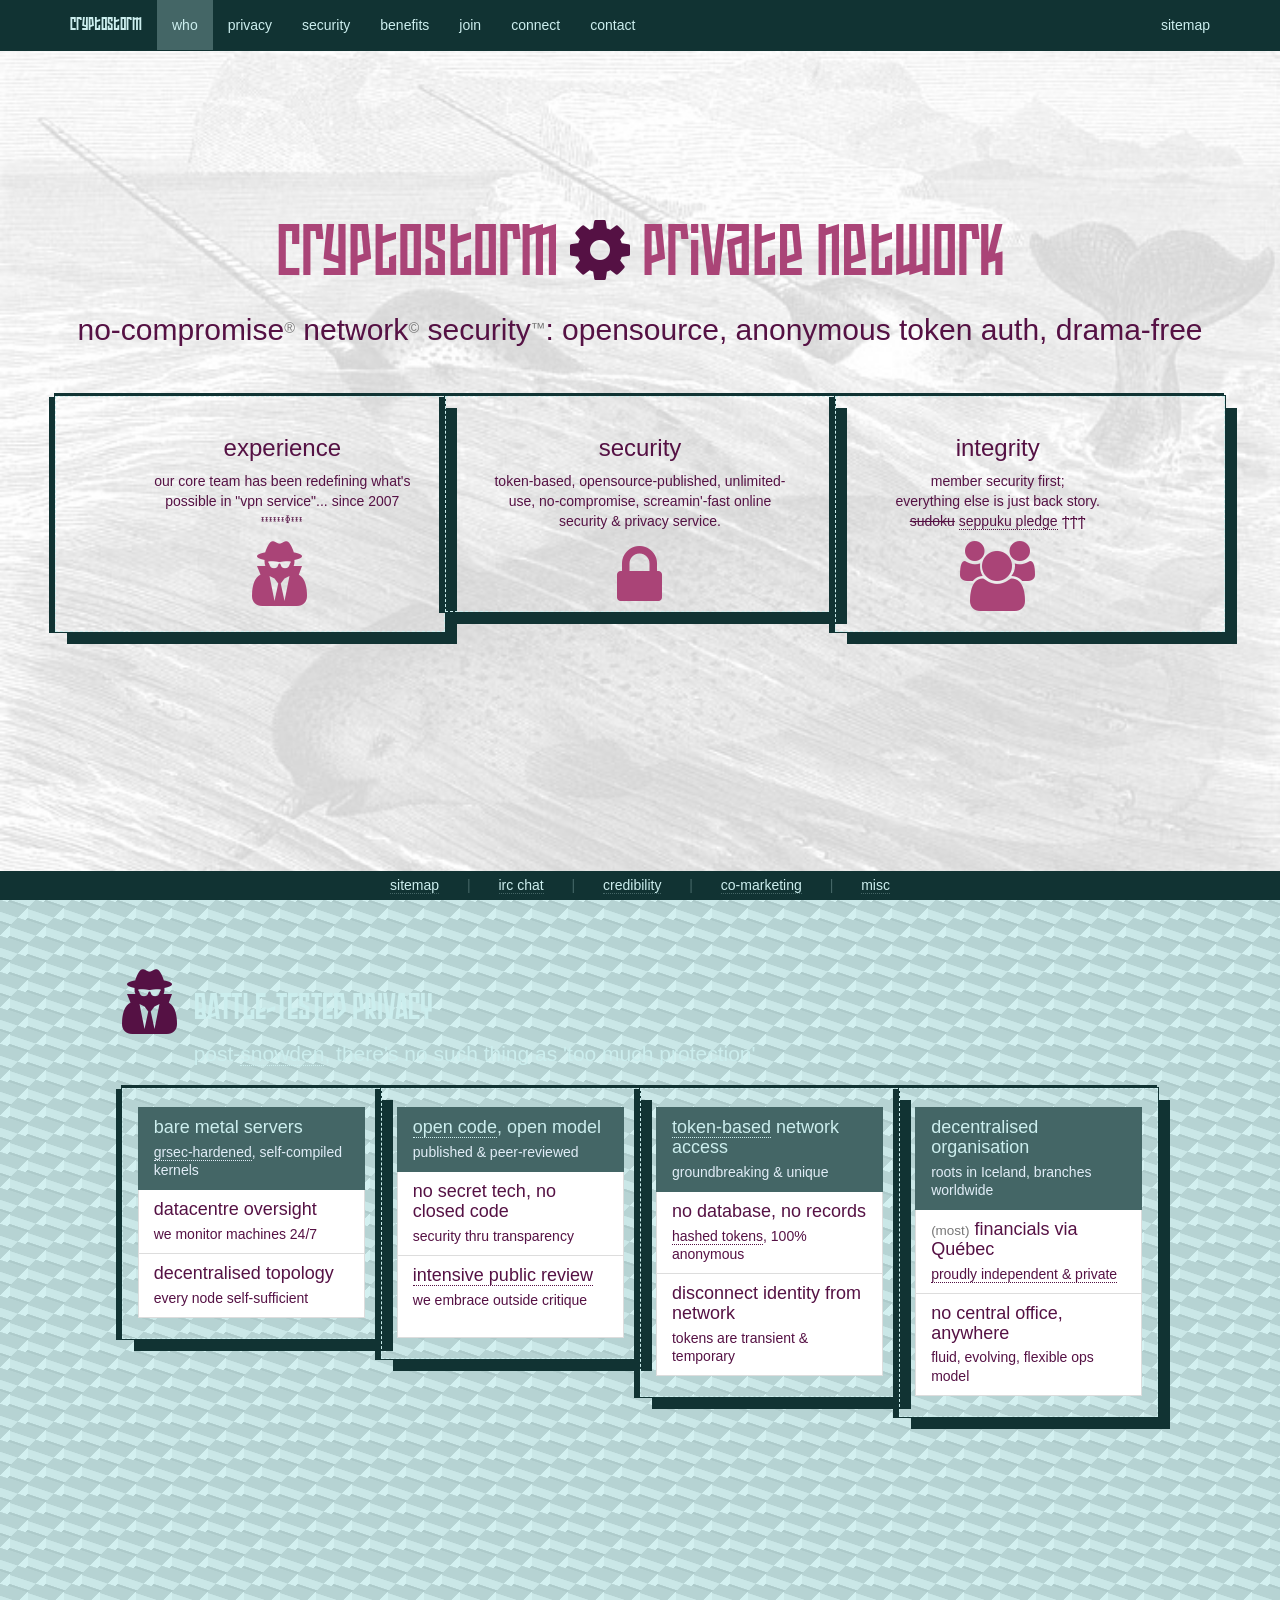
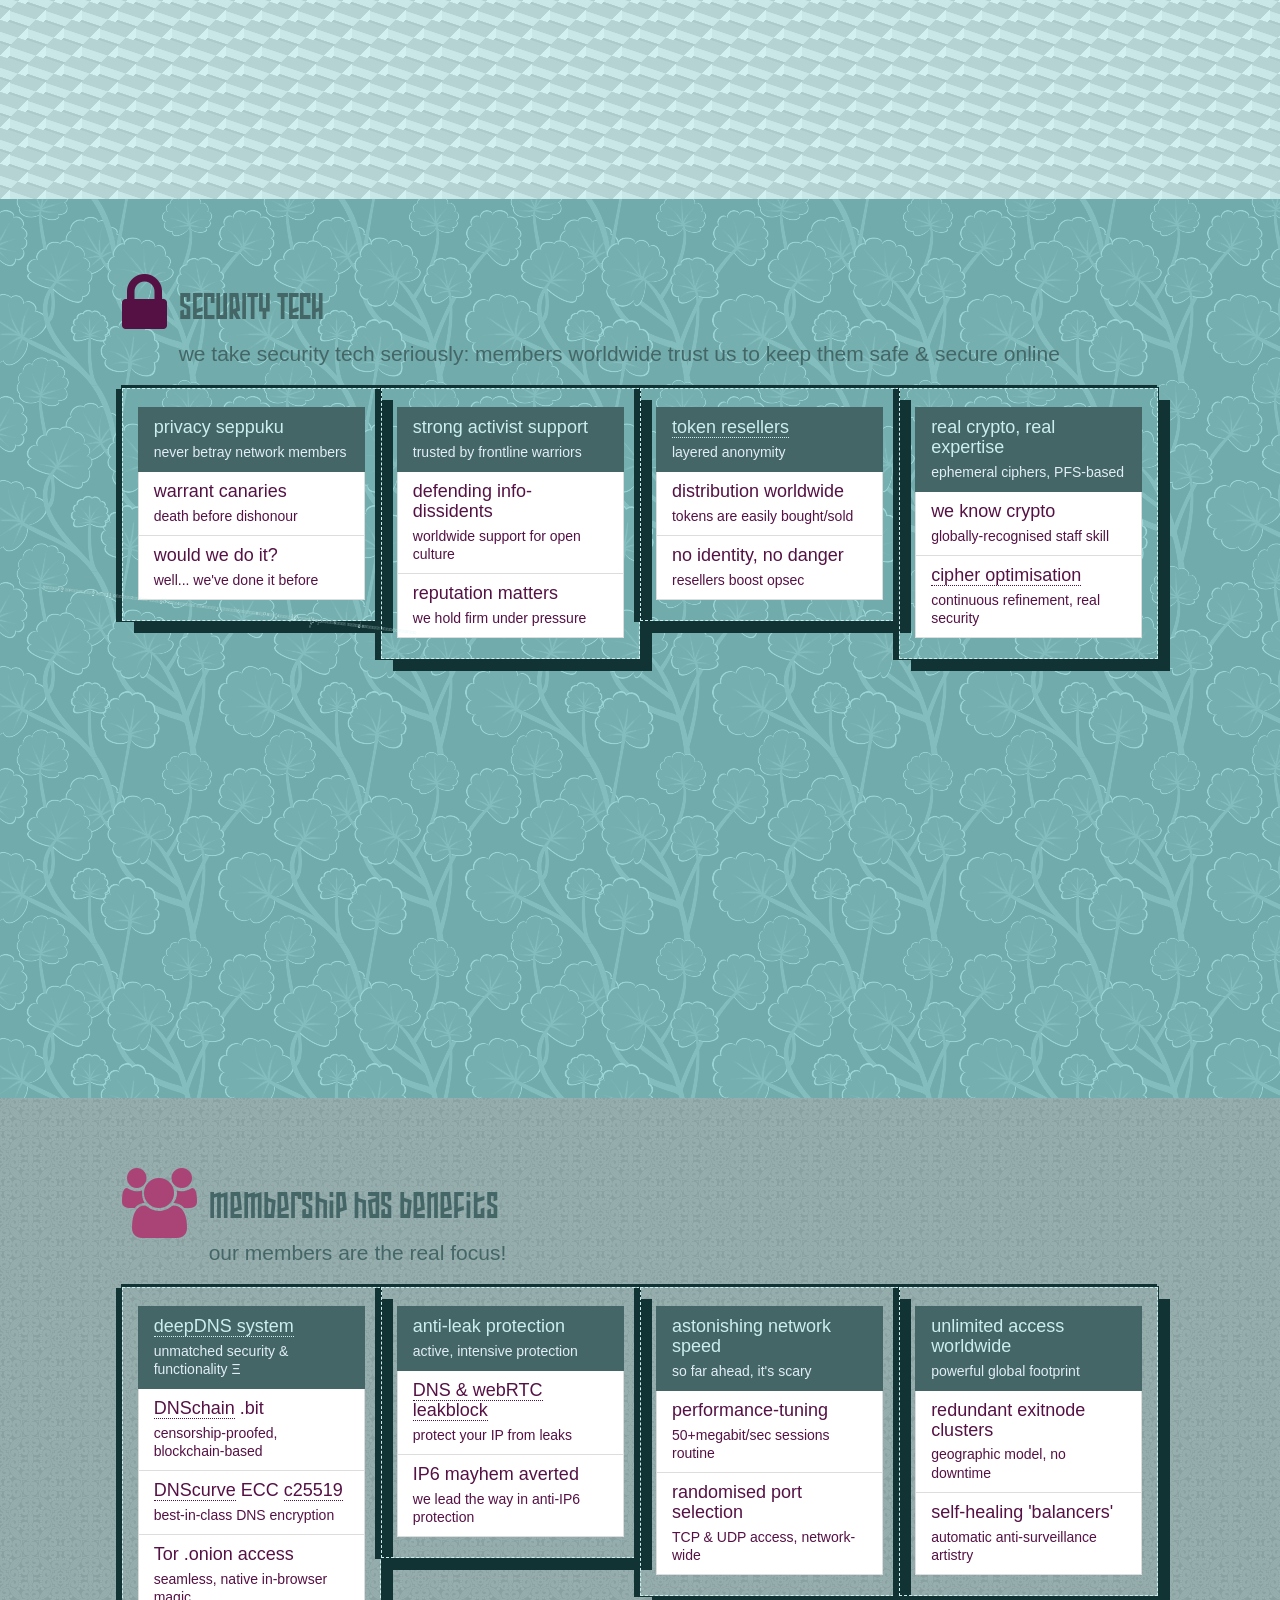
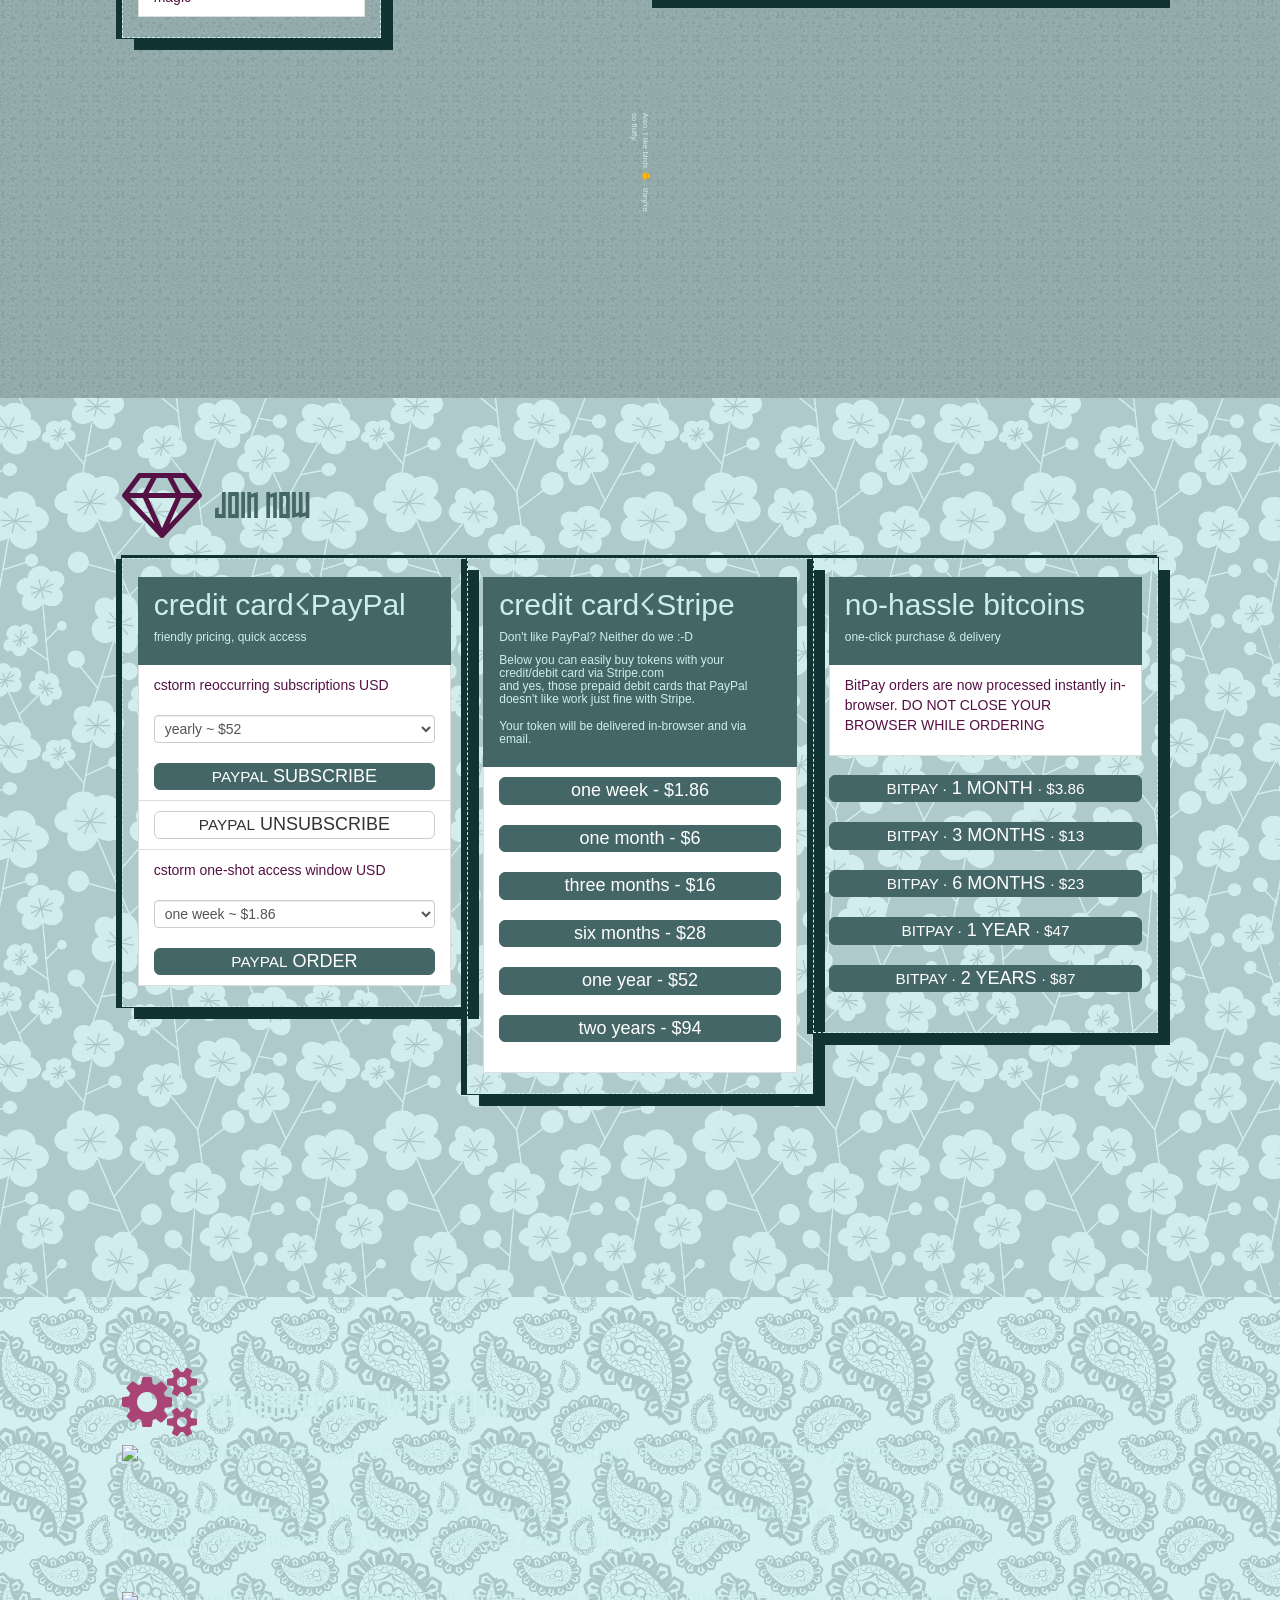
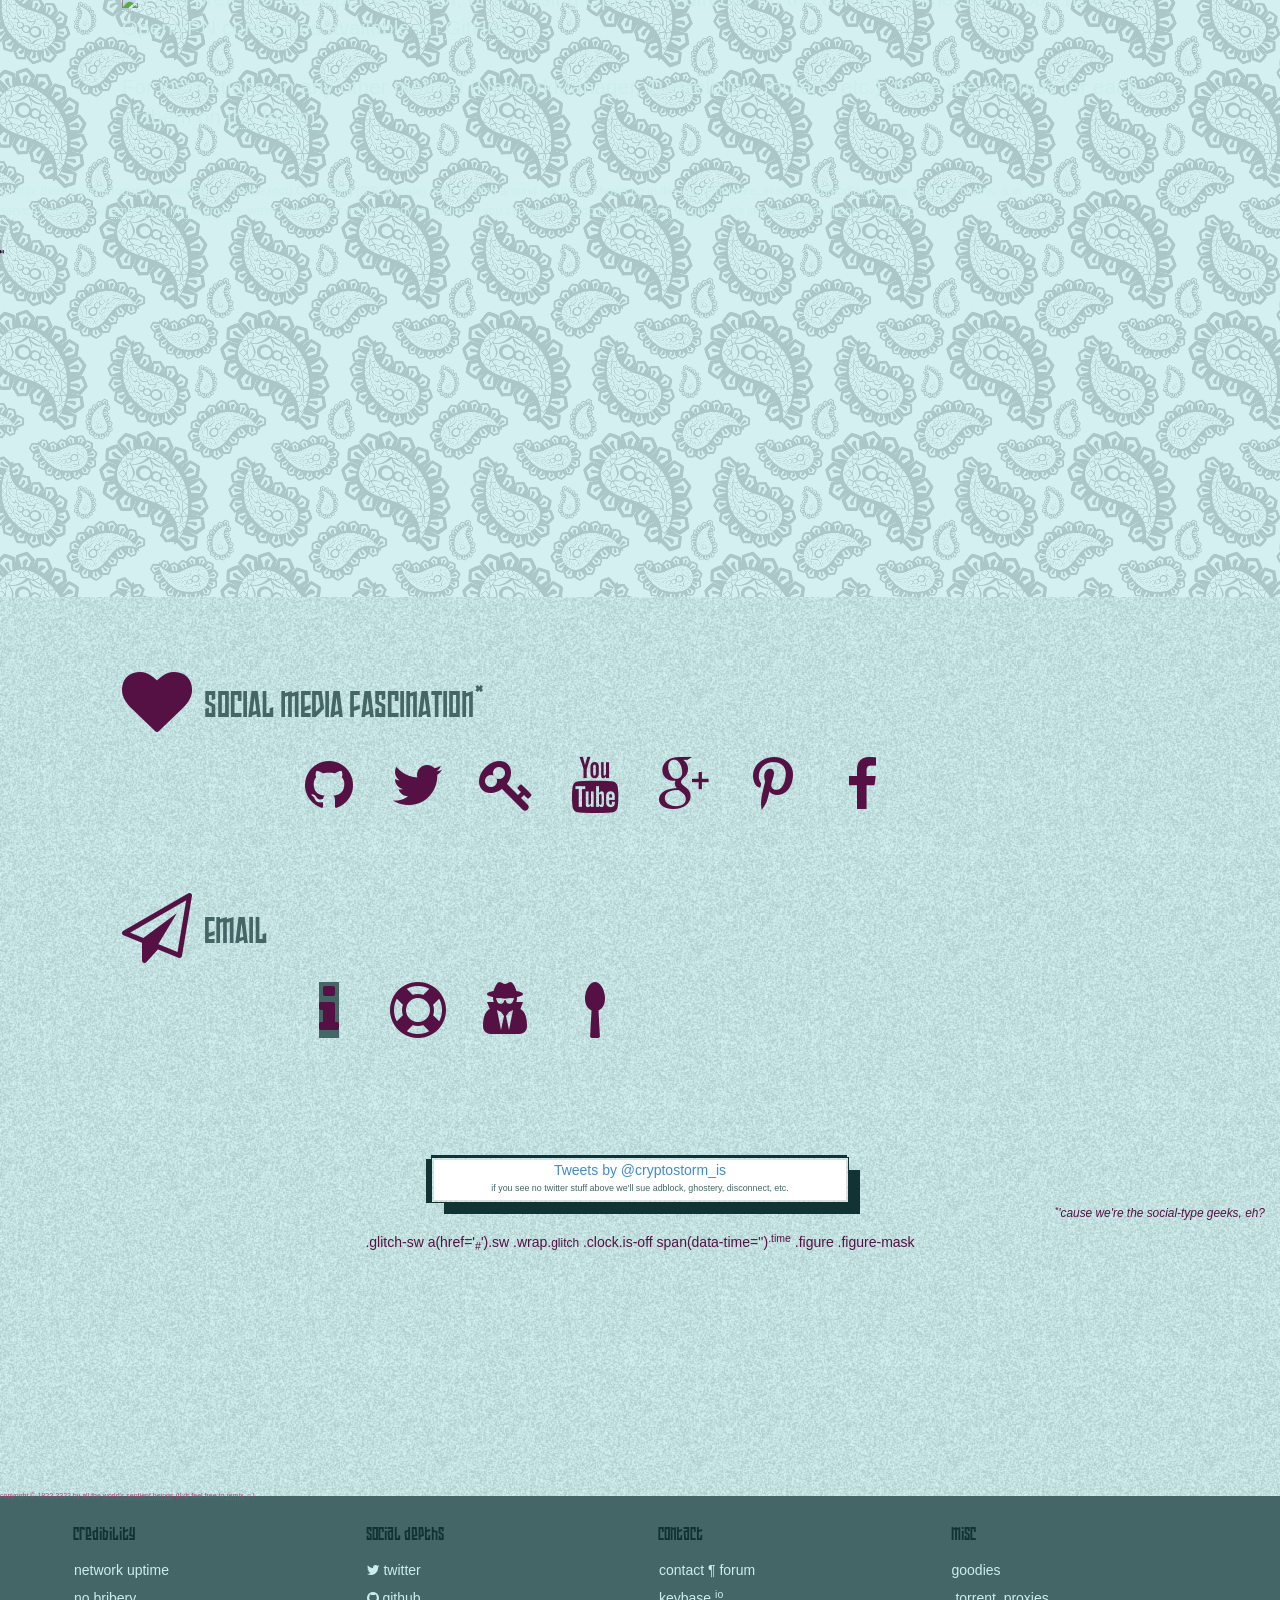
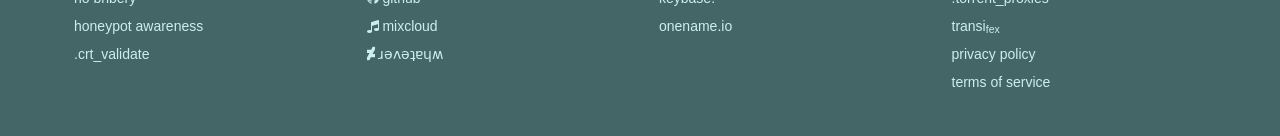
==== index.html @ fe13e8b9 "Add /test's check if on CS code to main page" ====
<!DOCTYPE html>
        <html lang="en" />
                        <head>
                                        <meta http-equiv="content-type" content="text/html; charset=UTF-8" />
                                        <meta charset="utf-8" />
                                        <title>cryptostorm</title>
                                        <meta name="viewport" content="width=device-width, initial-scale=1.0" />
                                        <meta name="keywords" content="...once upon a time, in a galaxy far far away... we told google to go fuck themselves. Because we're craaaazy like that! Then we realised how stupid that was, and we cleaned up our meta tags. Well, we have not come to that time just yet. Still far, far away..." />
                                        <meta name="description" content="cryptostorm private network" />
                                        <meta name="author" content="dfkt made it magic + cryptostorm delivered it to your browser + dorkBot broke stuff" />
                                        <meta name="twitter:card" content="summary" />
                                        <meta name="twitter:site" content="@cryptostorm_is" />
                                        <meta name="twitter:title" content="cstormˣˣ + deepDNS + voodoo.network = battle-tested network security" />
                                        <meta name="twitter:description" content="[em]powered by cryptostorm | we're just some dorks making amazing crypto-tech work in the real world ミ^ω^ミ" />
                                        <meta name="twitter:image" content='<a href="https://cryptostorm.is/assets/img/Logo.png" target="_blank" rel="nofollow">https://cryptostorm.is/assets/img/Logo.png</a>' />
                                        <meta name="twitter:url" content='<a href="https://cryptostorm.is/" target="_blank" rel="nofollow">https://cryptostorm.is/</a>' />
                                        <meta name="google-site-verification" content="mslBNox-BF6KrHCaJ_RFEF88W2r3aK5w6CWVKk_9kxU" />
                                        <meta name="alexaVerifyID" content="xKHQ-VYcz6hjbvQg-W-O1lBSVvk"/>
                                        <link rel="shortcut icon" type="image/x-icon" href="assets/favicon.ico" />
                                        <!--[if lt IE 9]>
                                        <script src="//html5shim.googlecode.com/svn/trunk/html5.js"></script>
                                        <![endif]-->
                                        <link href="css/bootstrap.min.css" rel="stylesheet" /> <!-- v3.2.0 -->
                                        <link href="css/font-awesome.min.css" rel="stylesheet" /> <!-- v4.3.0. -->
                                        <link href="css/styles.css" rel="stylesheet">
                                        <script src="https://ajax.googleapis.com/ajax/libs/jquery/1.9.1/jquery.js"></script>
                                        <script type="text/javascript">
                                                        //<![CDATA[
                                                        function calcSHA()
                                                        {
                                                                        calcHash("SHA-512");
                                                        }
                                                        function calcHash(variant)
                                                        {
                                                                        var tmp = document.getElementById("ascii-comp");
                                                                        var shaObj = new jsSHA(document.getElementById("ascii-input").value, "ASCII");
                                                                        document.getElementById("ascii-result").value = shaObj.getHash(variant, "HEX");
                                                                        document.getElementById("ascii-result").select();
         }
                                                        //]]>
                                        </script>
                        </head>
                        <body>
                                        <!--NAVIGATION-->
                                        <nav class="navbar navbar-trans navbar-fixed-top" role="navigation">
                                                        <div class="container">
                                                                        <div class="navbar-header">
                                                                               <button type="button" class="navbar-toggle" data-toggle="collapse" data-target="#navbar-collapsible">
                                                                               <span class="sr-only">Toggle navigation</span>
                                                                               <span class="icon-bar"></span>
                                                                               <span class="icon-bar"></span>
                                                                               <span class="icon-bar"></span>
                                                                               </button>
                                                                               <a class="navbar-brand" href="#">cryptostorm</a>
                                                                        </div>
                                                                        <div class="navbar-collapse collapse" id="navbar-collapsible">
                                                                               <ul class="nav navbar-nav navbar-left">
                                                                               <li><a href="#section1">who</a></li>
                                                                               <li><a href="#section2">privacy</a></li>
                                                                               <li><a href="#section3">security</a></li>
                                                                               <li><a href="#section4">benefits</a></li>
                                                                               <li><a href="#section5">join</a></li>
                                                                               <li><a href="#section6">connect</a></li>
                                                                               <li><a href="#section7">contact</a></li>
                                                                               </ul>
                                                                               <div class="navbar-collapse collapse text-right">
                                                                               <ul class="nav navbar-nav navbar-right">
                                                                               <li><a href="map">sitemap</a></li>
                                                                               </ul>
                                                                               </div>
                                                                        </div>
                                                        </div>
                                        </nav>
                                        <!--SECTION1-->
					<style>
					p.boo {
    					border-style: solid;
    					border-color: red;
					}
					
					p.yay {
    					border-style: solid;
    					border-color: green;
					}
					</style>
                                        <script>
                                                $.get('test-header',null,function(result) {
                                                 $('div.isoncs').html(result);
                                                },'html');
                                        </script>
                                        <section class="container-fluid" id="section1">
							<h2 class="text-center"><small><div class="isoncs"></div></small></h2>                                        	
                                                        <h1 class="text-center v-center">cryptostorm <i class="fa fa-cog fa-spin" style="color:#514;"></i> private network</h1>
                                                        <h2 class="text-center">no-compromise<small><sup>&reg;</sup></small> network<small><sup>&copy;</sup></small> security<small><sup>&trade;</sup></small>: opensource, anonymous token auth, drama-free</h2>
                                                        <br/><br/>
                                                        <div class="container">
                                                                        <div class="row">
                                                                               <div class="col-sm-4">
                                                                               <div class="row">
                                                                               <div class="col-sm-10 col-sm-offset-2 text-center">
                                                                               <h3>experience</h3>
                                                                               <p>our core team has been redefining what's possible in "vpn service"... since 2007<br/>ᶧᶧᶧᶧᶧᶧᶲᶧᶧᶧ</p>
                                                                               <i class="fa fa-user-secret fa-5x"></i><br/><br/>
                                                                               </div>
                                                                               </div>
                                                                               </div>
                                                                               <div class="col-sm-4 text-center">
                                                                               <div class="row">
                                                                               <div class="col-sm-10 col-sm-offset-1 text-center">
                                                                               <h3>security</h3>
                                                                               <p>token-based, opensource-published, unlimited-use, no-compromise, screamin'-fast online security & privacy service.</p>
                                                                               <i class="fa fa-lock fa-5x"></i>
                                                                               </div>
                                                                               </div>
                                                                               </div>
                                                                               <div class="col-sm-4 text-center">
                                                                               <div class="row">
                                                                               <div class="col-sm-10 text-center">
                                                                               <h3>integrity</h3>
                                                                               <p>member security first;<br/>everything else is just back story.<br/><s>sudoku</s> <a href="https://cryptostorm.org/viewforum.php?f=63" target="_blank">seppuku pledge</a> ϯϯϯ</p>
                                                                               <i class="fa fa-users fa-5x"></i><br/><br/>
                                                                               </div>
                                                                               </div>
                                                                               </div>
                                                                        </div>
                                                        </div>
                                        </section>
                                        <!--SECTION2-->
                                        <div id="pulse2">
                                                        <section class="container-fluid" id="section2">
                                                                        <div class="row">
                                                                               <div class="col-sm-10 col-sm-offset-1 text-left">
                                                                               <i style="float:left;margin-right:12px;" class="fa fa-user-secret fa-5x"></i>
                                                                               <h1>BATTLE-TESTED PRIVACY</h1>
                                                                               <p class="lead">post-<a href="https://cryptostorm.org/viewtopic.php?f=50&t=8467" target="_blank">snowden</a>, there's no such thing as 'too much protection'</p>
                                                                               <div class="col-sm-3">
                                                                               <div class="list-group">
                                                                               <div class="list-group-item active">
                                                                               <h4 class="list-group-item-heading">bare metal servers</h4>
                                                                               <p class="list-group-item-text"><a href="https://cryptostorm.org/viewtopic.php?f=58&t=6377" target="_blank">grsec-hardened</a>, self-compiled kernels</p>
                                                                               </div>
                                                                               <div class="list-group-item">
                                                                               <h4 class="list-group-item-heading">datacentre oversight</h4>
                                                                               <p class="list-group-item-text">we monitor machines 24/7</p>
                                                                               </div>
                                                                               <div class="list-group-item">
                                                                               <h4 class="list-group-item-heading">decentralised topology</h4>
                                                                               <p class="list-group-item-text">every node self-sufficient</p>
                                                                               </div>
                                                                               </div>
                                                                               </div>
                                                                               <div class="col-sm-3">
                                                                               <div class="list-group">
                                                                               <div class="list-group-item active">
                                                                               <h4 class="list-group-item-heading"><a href="https://github.com/cryptostorm" target="_blank">open code</a>, open model</h4>
                                                                               <p class="list-group-item-text">published & peer-reviewed</p>
                                                                               </div>
                                                                               <div class="list-group-item">
                                                                               <h4 class="list-group-item-heading">no secret tech, no closed code</h4>
                                                                               <p class="list-group-item-text">security thru transparency</p>
                                                                               </div>
                                                                               <div class="list-group-item">
                                                                               <h4 class="list-group-item-heading"><a href="https://cryptostorm.org" target="_blank">intensive public review</a></h4>
                                                                               <p class="list-group-item-text">we embrace outside critique<br/><br/><span style="position:absolute;right:0;bottom:0;"><br/><br/></span></p>
                                                                               </div>
                                                                               </div>
                                                                               </div>
                                                                               <div class="col-sm-3">
                                                                               <div class="list-group">
                                                                               <div class="list-group-item active">
                                                                               <h4 class="list-group-item-heading"><a href="https://cryptostorm.org/viewtopic.php?f=49&t=3170" target="_blank">token-based</a> network access</h4>
                                                                               <p class="list-group-item-text">groundbreaking & unique</p>
                                                                               </div>
                                                                               <div class="list-group-item">
                                                                               <h4 class="list-group-item-heading">no database, no records</h4>
                                                                               <p class="list-group-item-text"><a href="https://cryptostorm.org/viewtopic.php?f=47&t=6173&p=8861" target="_blank">hashed tokens</a>, 100% anonymous</p>
                                                                               </div>
                                                                               <div class="list-group-item">
                                                                               <h4 class="list-group-item-heading">disconnect identity from network</h4>
                                                                               <p class="list-group-item-text">tokens are transient & temporary</p>
                                                                               </div>
                                                                               </div>
                                                                               </div>
                                                                               <div class="col-sm-3">
                                                                               <div class="list-group">
                                                                               <div class="list-group-item active">
                                                                               <h4 class="list-group-item-heading">decentralised organisation</h4>
                                                                               <p class="list-group-item-text">roots in Iceland, branches worldwide</p>
                                                                               </div>
                                                                               <div class="list-group-item">
                                                                               <h4 class="list-group-item-heading"><small>(most)</small> financials via Québec</h4>
                                                                               <p class="list-group-item-text"><a href="http://bootstrap.cryptostorm.org" target="_blank">proudly independent & private</a></p>
                                                                               </div>
                                                                               <div class="list-group-item">
                                                                               <h4 class="list-group-item-heading">no central office, anywhere</h4>
                                                                               <p class="list-group-item-text">fluid, evolving, flexible ops model</p>
                                                                               </div>
                                                                               </div>
                                                                               </div>
                                                                               </div>
                                                                        </div>
                                                        </section>
                                        </div>
                                        <!--SECTION3-->
                                        <section class="container-fluid" id="section3">
                                                        <div class="row">
                                                                        <div class="col-sm-10 col-sm-offset-1 text-left">
                                                                               <i style="float:left;margin-right:12px;" class="fa fa-lock fa-5x"></i>
                                                                               <h1>SECURITY TECH</h1>
                                                                               <p class="lead">we take security tech seriously: members worldwide trust us to keep them safe & secure online</p>
                                                                               <div class="col-sm-3">
                                                                               <div class="list-group">
                                                                               <div class="list-group-item active">
                                                                               <h4 class="list-group-item-heading">privacy seppuku</h4>
                                                                               <p class="list-group-item-text">never betray network members</p>
                                                                               </div>
                                                                               <div class="list-group-item">
                                                                               <h4 class="list-group-item-heading">warrant canaries</h4>
                                                                               <p class="list-group-item-text">death before dishonour</p>
                                                                               </div>
                                                                               <div class="list-group-item">
                                                                               <h4 class="list-group-item-heading">would we do it?</h4>
                                                                               <p class="list-group-item-text">well... we've done it before</p>
                                                                               </div>
                                                                               </div>
                                                                               </div>
                                                                               <div class="col-sm-3">
                                                                               <div class="list-group">
                                                                               <div class="list-group-item active">
                                                                               <h4 class="list-group-item-heading">strong activist support</h4>
                                                                               <p class="list-group-item-text">trusted by frontline warriors</p>
                                                                               </div>
                                                                               <div class="list-group-item">
                                                                               <h4 class="list-group-item-heading">defending info-dissidents</h4>
                                                                               <p class="list-group-item-text">worldwide support for open culture</p>
                                                                               </div>
                                                                               <div class="list-group-item">
                                                                               <h4 class="list-group-item-heading">reputation matters</h4>
                                                                               <p class="list-group-item-text">we hold firm under pressure</p>
                                                                               </div>
                                                                               </div>
                                                                               </div>
                                                                               <div class="col-sm-3">
                                                                               <div class="list-group">
                                                                               <div class="list-group-item active">
                                                                               <h4 class="list-group-item-heading"><a href="http://resellers.cryptostorm.org" target="_blank">token resellers</a></h4>
                                                                               <p class="list-group-item-text">layered anonymity</p>
                                                                               </div>
                                                                               <div class="list-group-item">
                                                                               <h4 class="list-group-item-heading">distribution worldwide</h4>
                                                                               <p class="list-group-item-text">tokens are easily bought/sold</p>
                                                                               </div>
                                                                               <div class="list-group-item">
                                                                               <h4 class="list-group-item-heading">no identity, no danger</h4>
                                                                               <p class="list-group-item-text">resellers boost opsec</p>
                                                                               </div>
                                                                               </div>
                                                                               </div>
                                                                               <div class="col-sm-3">
                                                                               <div class="list-group">
                                                                               <div class="list-group-item active">
                                                                               <h4 class="list-group-item-heading">real crypto, real expertise</h4>
                                                                               <p class="list-group-item-text">ephemeral ciphers, PFS-based</p>
                                                                               </div>
                                                                               <div class="list-group-item">
                                                                               <h4 class="list-group-item-heading">we know crypto</h4>
                                                                               <p class="list-group-item-text">globally-recognised staff skill</p>
                                                                               </div>
                                                                               <div class="list-group-item">
                                                                               <h4 class="list-group-item-heading"><a href="https://cryptostorm.org/brainpool" target="_blank">cipher optimisation</a></h4>
                                                                               <p class="list-group-item-text">continuous refinement, real security</p>
                                                                               </div>
                                                                               </div>
                                                                               </div>
                                                                        </div>
                                                        </div>
                                                        <p id="pwn1">0͉͕̬͇̮̹ͭ̏̾̍̒9̬̻̠̣ ̑͒ͫF̯̼̭̲͕̮̣̀ͫ͊͂ͣ̅ͤ9͇̣̩͈̼̲̱͑̏̂ ̩̘ͮ̈ͥͬ̚1̜͎̞̲̖̩̙1̬͍͚ ̣̠̪0͈̭̪͍̌͒͆̽ͫ͊͋2̬͕̩̞̙̌̔ͤ͗̆ ̮̟ͥͭ̋ͭ̃̚9̜̥̗͈̀̈D̃̂͂ ̌̽7͙͊̈́̈́͐4̹̥͉̖̥͓ͦ̈́ͯͮ̚ ̯ͧ̔͊e͓̥̱͕̠̲̓ͅ3̗̣̖̠͉̲ ̪̙̰̭͔̲̣ͬ͂͆̚̚5̱̠͔͖̠͑ͦ̽̇ͧͥḄ̠ͥ ̬D̜8̲̺̽͊ͣ ̫̲̣͚̰͒4̻̆̿ͥ̓̍1 ͈̩̺5̝̭̙̫̓̾̀̚ͅ6̲̱̻̺̗̅̍ ̣̋̈̃̎̓͋C͆̈ͮ̈̿5̆ ͎͇͚͉̯̪̝̓͆̌6̟̗̦̟̍3ͩ ͇̗̤5̮͙͓̑͒ͭ̉͋6̺̘̘͙̼̾ͅ ͇̬̣͖̩̂̃ͅ8̘̗̳̓ͅ8̰̮̗͉̦̭̝̇ͫͣͪ ̲͔̉͗̊̊ͮ̚C0̯̣͇̹̲͙̉͂̔ͥ͛ͭ̽</p>
                                        </section>
                                        <!--SECTION4-->
                                        <div id="pulse4">
                                                        <section class="container-fluid" id="section4">
                                                                        <div class="row">
                                                                               <div class="col-sm-10 col-sm-offset-1 text-left">
                                                                               <i style="float:left;margin-right:12px;" class="fa fa-users fa-5x"></i>
                                                                               <h1>membership has benefits</h1>
                                                                               <p class="lead">our members are the real focus!</p>
                                                                               <div class="col-sm-3">
                                                                               <div class="list-group">
                                                                               <div class="list-group-item active">
                                                                               <h4 class="list-group-item-heading"><a href="http://deepdns.net" target="_blank">deepDNS system</a></h4>
                                                                               <p class="list-group-item-text">unmatched security & functionality Ξ</p>
                                                                               </div>
                                                                               <div class="list-group-item">
                                                                               <h4 class="list-group-item-heading"><a href="https://twitter.com/dnschain" target="_blank">DNSchain</a> .bit</h4>
                                                                               <p class="list-group-item-text">censorship-proofed, blockchain-based</p>
                                                                               </div>
                                                                               <div class="list-group-item">
                                                                               <h4 class="list-group-item-heading"><a href="https://dnscurve.org" target="_blank">DNScurve</a> ECC <a href="http://cr.yp.to/ecdh.html#curve25519-paper" target="_blank">c25519</a></h4>
                                                                               <p class="list-group-item-text">best-in-class DNS encryption</p>
                                                                               </div>
                                                                               <div class="list-group-item">
                                                                               <h4 class="list-group-item-heading">Tor .onion access</h4>
                                                                               <p class="list-group-item-text">seamless, native in-browser magic</p>
                                                                               </div>
                                                                               </div>
                                                                               </div>
                                                                               <div class="col-sm-3">
                                                                               <div class="list-group">
                                                                               <div class="list-group-item active">
                                                                               <h4 class="list-group-item-heading">anti-leak protection</h4>
                                                                               <p class="list-group-item-text">active, intensive protection</p>
                                                                               </div>
                                                                               <div class="list-group-item">
                                                                               <h4 class="list-group-item-heading"><a href="http:deepdns.dk" target="_blank">DNS & webRTC leakblock</a></h4>
                                                                               <p class="list-group-item-text">protect your IP from leaks</p>
                                                                               </div>
                                                                               <div class="list-group-item">
                                                                               <h4 class="list-group-item-heading">IP6 mayhem averted</h4>
                                                                               <p class="list-group-item-text">we lead the way in anti-IP6 protection</p>
                                                                               </div>
                                                                               </div>
                                                                               </div>
                                                                               <div class="col-sm-3">
                                                                               <div class="list-group">
                                                                               <div class="list-group-item active">
                                                                               <h4 class="list-group-item-heading">astonishing network speed</h4>
                                                                               <p class="list-group-item-text">so far ahead, it's scary</p>
                                                                               </div>
                                                                               <div class="list-group-item">
                                                                               <h4 class="list-group-item-heading">performance-tuning</h4>
                                                                               <p class="list-group-item-text">50+megabit/sec sessions routine</p>
                                                                               </div>
                                                                               <div class="list-group-item">
                                                                               <h4 class="list-group-item-heading">randomised port selection</h4>
                                                                               <p class="list-group-item-text">TCP &amp; UDP access, network-wide</p>
                                                                               </div>
                                                                               </div>
                                                                               </div>
                                                                               <div class="col-sm-3">
                                                                               <div class="list-group">
                                                                               <div class="list-group-item active">
                                                                               <h4 class="list-group-item-heading">unlimited access worldwide</h4>
                                                                               <p class="list-group-item-text">powerful global footprint</p>
                                                                               </div>
                                                                               <div class="list-group-item">
                                                                               <h4 class="list-group-item-heading">redundant exitnode clusters</h4>
                                                                               <p class="list-group-item-text">geographic model, no downtime</p>
                                                                               </div>
                                                                               <div class="list-group-item">
                                                                               <h4 class="list-group-item-heading">self-healing 'balancers'</h4>
                                                                               <p class="list-group-item-text">automatic anti-surveillance artistry</p>
                                                                               </div>
                                                                               </div>
                                                                               </div>
                                                                               </div>
                                                                               <p id="pwn3">Also, I like birds &#128037; - they're so fluffy.</p>
                                                                        </div>
                                                        </section>
                                        </div>
                                        <!--SECTION5-->
                                        <section class="container-fluid" id="section5">
                                                        <div class="row">
                                                                        <div class="col-sm-10 col-sm-offset-1 text-left">
                                                                               <i style="float:left;margin-right:12px;" class="fa fa-diamond fa-5x"></i>
                                                                               <h1>JOIN NOW</h1>
                                                                               <br/>
                                                                               <div class="col-sm-4">
                                                                               <div class="list-group text-left">
                                                                               <div class="list-group-item active">
                                                                               <h2 class="list-group-item-heading">credit card☇PayPal</h2>
                                                                               <h6>friendly pricing, quick access</h6>
                                                                               </div>
                                                                               <div class="list-group-item">
                                                                               <form action="https://www.paypal.com/cgi-bin/webscr" method="post" target="_top">
                                                                               <input type="hidden" name="cmd" value="_s-xclick" />
                                                                               <input type="hidden" name="hosted_button_id" value="JWJCRTDN56B5Q" />
                                                                               <input type="hidden" name="on0" value="frequency">cstorm reoccurring subscriptions USD<br/><br/>
                                                                               <select name="os0" class="form-control">
                                                                                  <option value="yearly">yearly  ~ $52</option>
                                                                                  <option value="monthly">monthly ~ $4</option>
                                                                                  <option value="weekly">weekly ~ $1</option>
                                                                               </select>
                                                                               <br/>
                                                                               <input type="hidden" name="currency_code" value="USD" />
                                                                               <input type="hidden" name="submit" alt="cryptostormdarknet"/><button class="btn btn-primary btn-lg btn-block"><small>PAYPAL</small> SUBSCRIBE</button>
                                                                               </form>
                                                                               </div>
                                                                               <a href="https://www.paypal.com/cgi-bin/webscr?cmd=_subscr-find&alias=T3WGUXRPWRL7N" class="list-group-item">
                                                                               <button class="btn btn-default btn-lg btn-block"><small>PAYPAL</small> UNSUBSCRIBE</button>
                                                                               </a>
                                                                               <div class="list-group-item">
                                                                               <form action="https://www.paypal.com/cgi-bin/webscr" method="post" target="_top">
                                                                               <input type="hidden" name="cmd" value="_s-xclick" />
                                                                               <input type="hidden" name="hosted_button_id" value="S5W2GY3XJD8VE" />
                                                                               <input type="hidden" name="on0" value="frequency">cstorm one-shot access window USD<br/><br/>
                                                                               <select name="os0" class="form-control">
                                                                                  <option value="1 week">one week ~  $1.86</option>
                                                                                  <option value="1 month">one month ~ $6</option>
                                                                                  <option value="3 months">three months ~ $16</option>
                                                                                  <option value="6 months">six months ~ $28</option>
                                                                                  <option value="1 year">one year ~ $52</option>
                                                                                  <option value="2 years">two years ~ $94</option>
                                                                                  <option value="5x 1-month bundle">5x 1-month bundle ~ $24</option>
                                                                                  <option value="11x 1-month bundle">11x 1-month bundle ~ $48</option>
                                                                                  <option value="25x 1-month bundle">25x 1-month bundle ~ $97</option>
                                                                               </select>
                                                                               <br/>
                                                                               <input type="hidden" name="currency_code" value="USD" />
                                                                               <input type="hidden" name="submit" alt="cryptostormdarknet"/><button class="btn btn-primary btn-lg btn-block"><small>PAYPAL</small> ORDER</button>
                                                                               </form>
                                                                               </div>
                                                                               </div>
                                                                               </div>
                                                                               <div class="col-sm-4">
                                                                               <div class="list-group text-left">
                                                                               <div class="list-group-item active">
                                                                               <h2 class="list-group-item-heading">credit card☇Stripe</h2>
                                                                               <h6>Don't like PayPal? Neither do we :-D</h6>
                                                                               <h6>Below you can easily buy tokens with your credit/debit card via Stripe.com<br>
                                                                               and yes, those prepaid debit cards that PayPal doesn't like work just fine with Stripe.<br><br>
                                                                               Your token will be delivered in-browser and via email.</h6>
                                                                               </div>
                                                                               <div class="list-group-item">
										<script src="https://checkout.stripe.com/v2/checkout.js"></script>
										<script>
										$(document).ready(function() {
                                                                                $("input[id='stripe']").on('click', function(event) {
									        event.preventDefault();
									        var $button = $(this),
									        $form = $button.parents('form');
									        var opts = $.extend({}, $button.data(), {
										token: function(result) {
									        $form.append($('<input>').attr({ type: 'hidden', name: 'stripeToken', value: result.id })).submit();
									        }
        								        });
										StripeCheckout.open(opts);
        									});
										});
										</script>
                                                                               <noscript>You must <a href="http://www.enable-javascript.com" target="_blank">enable JavaScript</a> in your web browser in order to pay via Stripe.</noscript>
                                                                               <form action="stripe_1wk" method="post">
                                                                               <input class="btn btn-primary btn-lg btn-block" id="stripe"
                                                                               type="submit"
                                                                               value="one week - $1.86"
                                                                               data-key="pk_live_uFcfQfh89ET2zZYfB2KBhuW7"
                                                                               data-amount="186"
                                                                               data-currency="usd"
                                                                               data-name="cryptostorm"
                                                                               data-allow-remember-me="false"
                                                                               data-description="one week token"
                                                                               data-image="b6.png"
                                                                               /><br></form>
                                                                               <form action="stripe_1mo" method="post">
                                                                               <input class="btn btn-primary btn-lg btn-block" id="stripe"
                                                                               type="submit"
                                                                               value="one month - $6"
                                                                               data-key="pk_live_uFcfQfh89ET2zZYfB2KBhuW7"
                                                                               data-amount="600"
                                                                               data-currency="usd"
                                                                               data-name="cryptostorm"
                                                                               data-allow-remember-me="false"
                                                                               data-description="one month token"
                                                                               data-image="b6.png"
                                                                               /><br></form>
                                                                               <form action="stripe_3mo" method="post">
                                                                               <input class="btn btn-primary btn-lg btn-block" id="stripe"
                                                                               type="submit"
                                                                               value="three months - $16"
                                                                               data-key="pk_live_uFcfQfh89ET2zZYfB2KBhuW7"
                                                                               data-amount="1600"
                                                                               data-currency="usd"
                                                                               data-name="cryptostorm"
                                                                               data-allow-remember-me="false"
                                                                               data-description="three month token"
                                                                               data-image="b6.png"
                                                                               /><br></form>
                                                                               <form action="stripe_6mo" method="post">
                                                                               <input class="btn btn-primary btn-lg btn-block" id="stripe"
                                                                               type="submit"
                                                                               value="six months - $28"
                                                                               data-key="pk_live_uFcfQfh89ET2zZYfB2KBhuW7"
                                                                               data-amount="2800"
                                                                               data-currency="usd"
                                                                               data-name="cryptostorm"
                                                                               data-allow-remember-me="false"
                                                                               data-description="six month token"
                                                                               data-image="b6.png"
                                                                               /><br></form>
                                                                               <form action="stripe_1yr" method="post">
                                                                               <input class="btn btn-primary btn-lg btn-block" id="stripe"
                                                                               type="submit"
                                                                               value="one year - $52"
                                                                               data-key="pk_live_uFcfQfh89ET2zZYfB2KBhuW7"
                                                                               data-amount="5200"
                                                                               data-currency="usd"
                                                                               data-name="cryptostorm"
                                                                               data-allow-remember-me="false"
                                                                               data-description="one year token"
                                                                               data-image="g6.png"
                                                                               /><br></form>
                                                                               <form action="stripe_2yr" method="post">
                                                                               <input class="btn btn-primary btn-lg btn-block" id="stripe"
                                                                               type="submit"
                                                                               value="two years - $94"
                                                                               data-key="pk_live_uFcfQfh89ET2zZYfB2KBhuW7"
                                                                               data-amount="9400"
                                                                               data-currency="usd"
                                                                               data-name="cryptostorm"
                                                                               data-allow-remember-me="false"
                                                                               data-description="two year token"
                                                                               data-image="g6.png"
                                                                               /><br></form>
                                                                               </div>
                                                                               </div>
                                                                               </div>
                                                                               <div class="col-sm-4">
                                                                               <div class="list-group text-left">
                                                                               <div class="list-group-item active">
                                                                               <h2 class="list-group-item-heading">no-hassle bitcoins</h2>
                                                                               <h6>one-click purchase & delivery</h6>
                                                                               </div>
                                                                               <div class="list-group-item">
                                                                               <p>BitPay orders are now processed instantly in-browser. DO NOT CLOSE YOUR BROWSER WHILE ORDERING</p>
                                                                               </div>
        <br><form action="https://bitpay.com/checkout" method="post" >
         <input type="hidden" name="action" value="checkout" />
         <input type="hidden" name="posData" value="" />
         <input type="hidden" name="data" value="Gk7f3cnGKVPEPBAK9duzSYquvliDJF68aOJlge4g9Bml72Z07VSQEmojn13F/[base64]" />
         <button class="btn btn-primary btn-lg btn-block"><small>BITPAY ·</small> 1 MONTH <small>· $3.86</small></button>
        </form><br>
        <form action="https://bitpay.com/checkout" method="post" >
         <input type="hidden" name="action" value="checkout" />
         <input type="hidden" name="posData" value="" />
         <input type="hidden" name="data" value="Gk7f3cnGKVPEPBAK9duzSYquvliDJF68aOJlge4g9Bml72Z07VSQEmojn13F/PjvNITvhJBSR7vhbh4ZZEK7ZHmDkdoAFTmbSr9HElQJtdMd1DMbU3pSA3IvXMCR3/SR+zQc7qM4w7DvGe/oGUJdlqidPiNN072he/grYiHv9Mzc+KG9scfQKrgFi7FeLPrGbxUOvu3JWEvvXG2UWgFszbTisI2C0q+u0rHjZOs9wFgi3/Dn/nNm+4HKODpoNmG7bGxWx16vbQpkYeOKLU+wWKobP0I/HfDUvto4MgKQcafRPquJ+6G4qdawkzPLeRcZHbMSOGNm6SwAYBy6+sJeFQ==" />
         <button class="btn btn-primary btn-lg btn-block"><small>BITPAY ·</small> 3 MONTHS <small>· $13</small></button>
        </form><br>
        <form action="https://bitpay.com/checkout" method="post" >
          <input type="hidden" name="action" value="checkout" />
          <input type="hidden" name="posData" value="" />
          <input type="hidden" name="data" value="Gk7f3cnGKVPEPBAK9duzSYquvliDJF68aOJlge4g9Bml72Z07VSQEmojn13F/PjvWeIN2zDvmN4aF+7Zu7g7vOUhS9cUyW98KFX/GCQhgvaJ/ImldUVPRYQhaIoKIqBmBBsr5bIqOlUqaFmZLjakIHevS+M2I/Pz/7ZzVzU6KrGqdcl5cZMGaCZ1ff8qjy900odz1AGQkevRIzDeVVhnldHUPecp1Op0SnaoKwblat9J+fV2+qqiv4DGmVlRQ+qI6CPXjE1yKCKgSflcjFdAo3WfyoYITb88+eOghUwazLDSTdZ3NHRQpXZiSTYyT7B7IR1ggrSKr4hRO57nBvPkeQ==" />
          <button class="btn btn-primary btn-lg btn-block"><small>BITPAY ·</small> 6 MONTHS <small>· $23</small></button>
        </form><br>
        <form action="https://bitpay.com/checkout" method="post" >
          <input type="hidden" name="action" value="checkout" />
          <input type="hidden" name="posData" value="" />
          <input type="hidden" name="data" value="Gk7f3cnGKVPEPBAK9duzSYquvliDJF68aOJlge4g9Bml72Z07VSQEmojn13F/PjvpesiAbrgYt9GCMbvTewuoSaM0ksXuKdpeXW5NqniCZp3B1vHI2hvhOZKbEnfr1ZAzNNt/sC5/Vxj6h+HL/He4fM6IPim1hgoi19XhOf27AC3hqfAvQUkpLkD5DilmQguPQ027+SwuMnBh6xCO0mt4otwKT3CQXh8z2j7NSjR2xowMKSigH/Neqo1tustSSJzUIldjHiXPidhiPkSkhExlkd97rnfHB0TfoVfps9Jcn1Tbxi+Juty5e+zi2oHTn58ZIjnpdtgiKaToHtgnEXVfg==" />
          <button class="btn btn-primary btn-lg btn-block"><small>BITPAY ·</small> 1 YEAR <small>· $47</small></button>
        </form><br>
        <form action="https://bitpay.com/checkout" method="post" >
          <input type="hidden" name="action" value="checkout" />
          <input type="hidden" name="posData" value="" />
          <input type="hidden" name="data" value="Gk7f3cnGKVPEPBAK9duzSYquvliDJF68aOJlge4g9Bml72Z07VSQEmojn13F/Pjvdh77YGFxyXrLeGi5DgF2FCXVFz/g/Vo1ezxz7D9jOO2wzcTt0CkSohu1VGnOkNAvnYhyQN5+6jWF3NWYw09jt3+7Ri7bbZ2RvZb5ebStGICuqb2gIkw+plCHSau+bgGMaJZdHKuZgO2NY+x5ujLv3Yz4VmjKB8g+bNmfUOBCkFaBZz7wi09yQX7dSX307GkqpvxlqEjPPbfRFAh9gXohbiVf1LDSo7M5A/f5uJq5fUOWqegfeN86L7WeUF8Frz4tKlCgAhpDO/UMJG3/8QSc6w==" />
          <button class="btn btn-primary btn-lg btn-block"><small>BITPAY ·</small> 2 YEARS <small>· $87</small></button>
        </form><br>
                                                                               </div>
                                                                               </div>
                                                        </div>

        <!-- this gets in the way of the cryptofree links in #section5
                                                        <p id="pwn2">statement="SELECT * FROM users WHeRe name='" + userName + "';"</p>
        !-->
                                        </section>
                                        <!--SECTION6-->
                                        <div id="pulse6">
                                                        <section class="container-fluid" id="section6">
                                                                        <div class="row">
                                                                                  <div class="col-sm-10 col-sm-offset-1 text-left">
                                                                               <i style="float:left;margin-right:12px;" class="fa fa-cogs fa-5x"></i>
                                                                               <h1>GET HOOKED ON CRYPTOSTORM</h1>
                                                                                  <p class="lead" style="float:left;">
                                                                               <a href="https://cryptostorm.is/setup.exe" target="_blank"><img src="https://cryptostorm.is/win.png"></a>For Windows users, we recommend using our widget available at <a href="https://cryptostorm.is/setup.exe" target="_blank">https://cryptostorm.is/setup.exe</a></u><br><br>
                                                                               For non-widget users, before you can use your token you must calculate the sha512 hash of it.<br>For your convenience, we've got a <a href="#0" class="cd-popup-trigger">sha512 calculator right here.</a><br><br>
                                                                               <a href="https://github.com/cryptostorm/cryptostorm_client_configuration_files" target="_blank"><img src="https://cryptostorm.is/linux.png"></a>If you prefer to use OpenVPN GUI, or are using OpenVPN directly on the command-line, then you'll need our OpenVPN config files available on <a href="https://github.com/cryptostorm/cryptostorm_client_configuration_files" target="_blank">GitHub</a><br><br>
                                                                               For instructions on any other method (NetworkManager, Tunnelblick, routers, etc.), there are tutorials for each of them on <a href="https://cryptostorm.org/viewforum.php?f=37" target="_blank">the forum</a>.<br><br>
                                                                               </div>
                                                                               <!-- SHA512 HASH -->
                                                                               <div class="cd-popup" role="alert">
                                                                               <div class="cd-popup-container">
                                                                               <h4> SHA512 Calculator</h4>
                                                                               <p><label for="ascii-input">Token:</label><br/><input type="text" size="32" autofocus="" value="Your token..." id="ascii-input" /></p>
                                                                               <a href="javascript:void(0);" class="btn btn-primary btn-large" onclick="calcSHA();">&nbsp;&nbsp;Calculate!&nbsp;&nbsp;</a><br/><br/>
                                                                               <p><label for="ascii-result">Hash:</label><br/><input type="text" size="32" id="ascii-result" /> <span id="ascii-comp"></span></p><br/>
                                                                               <small><ul>
                                                                                  <li>Uses <a href="js/sha512.js" target ="_blank">jsSHA 1.3</a> by Brian Turek (<a href="http://jssha.sourceforge.net" target ="_blank">jssha.sourceforge.net</a>).</li>
                                                                                  <li>Take the above result from the Hash field and use it as <b>username</b> in your OpenVPN window. Password can be left blank. I know, right?!</li>
                                                                                  <li>This calculates your token's hash client side (using Javascript in your fave browser) so&mdash;in theory&mdash;your token will never get 'on the wires' and thus will never be seen by others.</li>
                                                                                  <li>This obviously requires Javascript (which is sort of the point as it keeps things on your PC as opposed to out on the wires where the NSA or whoever can scrape them off of the interwebs) so if you're using Noscript or have Javascript turned off you're pretty much better off using other methods for getting your hash. Sorry.</li>
                                                                               </ul></small>
                                                                               <a href="#0" class="cd-popup-close img-replace"></a>
                                                                               </div>
                                                                               </div>
                                                                               <!-- /SHA512 HASH -->
                                                                               </p>
                                                                               <div class="row">
                                                                               <div class="col-sm-10 text-left">
                                                                               <p><small>{protip: there's some rogue intermediate (& maybe root) CA signing (SSL & code) certs floating around out there. shows up in the <a href="https://www.deepviz.com/report/hash/5f3587e344f2990b59c941fb405caa0f/" target="_blank">usual malware</a>, in some <a href="http://komodia.fisky.website" target="_blank">#komodia malware</a> authority chains, & in <a href="https://www.virustotal.com/en/file/e920f2f7f8eb470058c24eb609aa41c2cf883080d73259bb80dd40677529785b/analysis/" target="_blank">"VPN service" installers</a> w/ <a href="https://gist.github.com/Wack0/17c56b77a90073be81d3" target="_blank">embedded MiTM proxies</a>. we're trying to get results ready to publish; if you can pitch in, stop by <a href="https://github.com/cryptostorm/fishycerts" target="_blank">#fishycerts on github</a>. it's important stuff. thanks ~ <a href="https://keybase.io/p_j" target="_blank">dorkBot</a></small></p>
                                                                               <br/>
                                                                               </div>
                                                                               </div>
                                                                               <table align="right" difficulty="boss-level" copyright="AOL">
                                                                               <tr>
                                                                               <td><small>­</small></td>
                                                                               <td><img src="eh" width="16px" height="4px" /></td>
                                                                               <td><img src="no" width="16px" height="4px" /></td>
                                                                               <td><small>­</small></td>
                                                                               <td width="16px"><small>­</small></td>
                                                                               <td><small>­</small></td>
                                                                               <td><img src="there" width="16px" height="4px" /></td>
                                                                               <td><img src="is" width="16px" height="4px" /></td>
                                                                               <td><small>­</small></td>
                                                                               </tr>
                                                                               <tr>
                                                                               <td><img src="no" width="16px" height="4px" /></td>
                                                                               <td><small>­</small></td>
                                                                               <td><small>­</small></td>
                                                                               <td><img src="image" width="16px" height="4px" /></td>
                                                                               <td><small>­</small></td>
                                                                               <td><img src="here" width="16px" height="4px" /></td>
                                                                               <td><small>­</small></td>
                                                                               <td><small>­</small></td>
                                                                               <td><img src="i" width="16px" height="4px" /></td>
                                                                               </tr>
                                                                               <tr>
                                                                               <td><img src="just" width="16px" height="4px" /></td>
                                                                               <td><small>­</small></td>
                                                                               <td><small>­</small></td>
                                                                               <td><small>­</small></td>
                                                                               <td><small>­</small></td>
                                                                               <td><img src="didnt" width="16px" height="4px" /></td>
                                                                               <td><small>­</small></td>
                                                                               <td><small>­</small></td>
                                                                               <td><small>­</small></td>
                                                                               </tr>
                                                                               <tr>
                                                                               <td><img src="find" width="16px" height="4px" /></td>
                                                                               <td><small>­</small></td>
                                                                               <td><small>­</small></td>
                                                                               <td><small>­</small></td>
                                                                               <td><small>­</small></td>
                                                                               <td><small>­</small></td>
                                                                               <td><img src="a" width="16px" height="4px" /></td>
                                                                               <td><img src="suitable" width="16px" height="4px" /></td>
                                                                               <td><small>­</small></td>
                                                                               </tr>
                                                                               <tr>
                                                                               <td><img src="pixel" width="16px" height="4px" /></td>
                                                                               <td><small>­</small></td>
                                                                               <td><small>­</small></td>
                                                                               <td><small>­</small></td>
                                                                               <td><small>­</small></td>
                                                                               <td><small>­</small></td>
                                                                               <td><small>­</small></td>
                                                                               <td><small>­</small></td>
                                                                               <td><img src="font" width="16px" height="4px" /></td>
                                                                               </tr>
                                                                               <tr>
                                                                               <td><img src="for" width="16px" height="4px" /></td>
                                                                               <td><small>­</small></td>
                                                                               <td><small>­</small></td>
                                                                               <td><img src="this" width="16px" height="4px" /></td>
                                                                               <td><small>­</small></td>
                                                                               <td><img src="section" width="16px" height="4px" /></td>
                                                                               <td><small>­</small></td>
                                                                               <td><small>­</small></td>
                                                                               <td><img src="so" width="16px" height="4px" /></td>
                                                                               </tr>
                                                                               <tr>
                                                                               <td><small>­</small></td>
                                                                               <td><img src="i" width="16px" height="4px" /></td>
                                                                               <td><img src="made" width="16px" height="4px" /></td>
                                                                               <td><small>­</small></td>
                                                                               <td><small>­</small></td>
                                                                               <td><small>­</small></td>
                                                                               <td><img src="a" width="16px" height="4px" /></td>
                                                                               <td><img src="table" width="16px" height="4px" /></td>
                                                                               <td><small>­</small></td>
                                                                               </tr>
                                                                               </table>
                                                                               <a href="assets/swedish-chef-cs.jpg" target="_blank"><img src="assets/swedish-chef-cs.jpg" width="4px" height="4px" align="left" title="move along" /></a>
                                                                               </div>
                                                                        </div>
                                                        </section>
                                        </div>
                                        <!--SECTION7-->
                                        <section class="container-fluid" id="section7">
                                                        <div class="row">
                                                                        <div class="col-sm-10 col-sm-offset-1 text-left">
                                                                               <i style="float:left;margin-right:12px;" class="fa fa-heart fa-5x"></i>
                                                                               <h1>SOCIAL MEDIA FASCINATION<sup>*</sup></h1>
                                                                               <br/>
                                                                               <div class="row">
                                                                               <!--FONTAWESOME ICONS-->
                                                                               <div class="col-sm-1 col-sm-offset-2 col-xs-4 text-center">
                                                                               <a href="https://github.com/cryptostorm" target="_blank"><i class="fa fa-xithub fa-4x soc" title="linus hates github's line breaks." alt="github"></i></a>
                                                                               </div>
                                                                               <div class="col-sm-1 col-xs-4 text-center">
                                                                               <a href="https://twitter.com/cryptostorm_is" target="_blank"><i class="fa fa-xwitter fa-4x soc" title="yeah, we post way too much on twitter." alt="twitter"></i></a>
                                                                               </div>
                                                                               <div class="col-sm-1 col-xs-4 text-center">
                                                                               <a href="https://keybase.io/cryptostorm" target="_blank"><i class="fa fa-key fa-4x soc" title="we do keybase.io, yes siree." alt="keybase.io"></i></a>
                                                                               </div>
                                                                               <div class="col-sm-1 col-xs-4 text-center">
                                                                               <a href="https://cryptostorm.is/youtube" target="_blank"><i class="fa fa-xoutube fa-4x soc" title="we're movie stars." alt="youtube"></i></a>
                                                                               </div>
                                                                               <div class="col-sm-1 col-xs-4 text-center">
                                                                               <a href="https://onename.io/cryptostorm" target="_blank"><i class="fa fa-xoogle-plus fa-4x soc" title="is google+ a social network yet? no idea, we just link onename.io instead." alt="google+"></i></a>
                                                                               </div>
                                                                               <div class="col-sm-1 col-xs-4 text-center">
                                                                               <a href="https://cryptostorm.org/viewtopic.php?f=51&t=6388" target="_blank"><i class="fa fa-xinterest-p fa-4x soc" title="pinterest: make sure to not puncture your monitor." alt="not pinterest"></i></a>
                                                                               </div>
                                                                               <div class="col-sm-1 col-xs-4 text-center">
                                                                               <a href="http://www.businessinsider.com/10-reasons-to-delete-your-facebook-account-2010-5?IR=T" target="_blank"><i class="fa fa-xacebook-f fa-4x soc" title="yeah, like we really use facebook, hahahahahahaha." alt="nsa.gov"></i></a>
                                                                               </div>
                                                                               <!--/FONTAWESOME ICONS--><br>
                                                                               </div><br><br><br><br>
                                                                               <i style="float:left;margin-right:12px;" class="fa fa-send-o fa-5x"></i>
                                                                               <h1>EMAIL</h1><br>
        <script type="text/javascript" language="JavaScript"><!--
        function HideContent(d) {
        document.getElementById(d).style.display = "none";
        }
        function ShowContent(d) {
        document.getElementById(d).style.display = "block";
        }
        function ReverseDisplay(d) {
        if(document.getElementById(d).style.display == "none") { document.getElementById(d).style.display = "block"; }
        else { document.getElementById(d).style.display = "none"; }
        }
        //--></script>
                                                                               <div class="row">
                                                                               <!--FONTAWESOMe ICONS-->
                                                                               <div class="col-sm-1 col-sm-offset-2 col-xs-4 text-center">
                                                                               <a href="javascript:ShowContent('info');HideContent('support');HideContent('dee-eff');HideContent('fermi');">
                                                                               <i class="fa fa-info fa-4x"></i>
                                                                               </a>
                                                                               </div>
                                                                               <div class="col-sm-1 col-xs-4 text-center">
                                                                               <a href="javascript:ShowContent('support');HideContent('info');HideContent('dee-eff');HideContent('fermi');">
                                                                               <i class="fa fa-support fa-4x"></i>
                                                                               </a>
                                                                               </div>
                                                                               <div class="col-sm-1 col-xs-4 text-center">
                                                                               <a href="javascript:ShowContent('fermi');HideContent('info');HideContent('dee-eff');HideContent('support');">
                                                                               <i class="fa fa-user-secret fa-4x"></i>
                                                                               </a>
                                                                               </div>
                                                                               <div class="col-sm-1 col-xs-4 text-center">
                                                                               <a href="javascript:ShowContent('dee-eff');HideContent('info');HideContent('fermi');HideContent('support');">
                                                                               <i class="fa fa-spoon fa-4x"></i>
                                                                               </a>
                                                                               </div>
        <div id="info" style="display:none;">
        <h1>info<img src="https://cryptostorm.is/at.png">cryptostorm.is</h1>
        </div>
        <div id="support" style="display:none;">
        <h1>support<img src="https://cryptostorm.is/at.png">cryptostorm.is <a href="http://pgp.mit.edu/pks/lookup?op=get&search=0xBBDB991AE9C7C942" target="_blank"><i class="fa fa-lock fa-1x"></i></a></h1>
        </div>
        <div id="fermi" style="display:none;">
        <h1>fermi<img src="https://cryptostorm.is/at.png">cryptostorm.is <a href="http://pgp.mit.edu/pks/lookup?op=get&search=0x8B8CEE724220E582" target="_blank"><i class="fa fa-lock fa-1x"></i></a></h1>
        </div>
        <div id="dee-eff" style="display:none;">
        <h1>df<img src="https://cryptostorm.is/at.png">cryptostorm.is <a href="http://pgp.mit.edu/pks/lookup?op=get&search=0xE141F6191D876698" target="_blank"><i class="fa fa-lock fa-1x"></a></i></h1>
        </div>
                                                                               <!--/FONTAWESOME ICONS-->
                                                                               </div><br><br><br><br>
                                                                        </div>
                                                        </div>
                                                        <br/><br/>
                                                        <!--TWITTER WIDGET - might be killed by some adblock lists. i blame steve jobs. also InfoSec Taylor Swift. and her hair.-->
                                                        <div class="col-sm-4 col-sm-offset-4" style="padding:0;">
                                                                        <div class="list-group-item text-center" style="padding:0;margin:0;">
                                                                               <a class="twitter-timeline" style="padding:0;margin:0;" href="https://twitter.com/cryptostorm_is" data-widget-id="566308851675582464" height="300px" data-theme="light" data-link-color="#514" data-border-color="#cee" data-chrome="noheader nofooter transparent">Tweets by @cryptostorm_is</a>
                                                                               <script>!function(d,s,id){var js,fjs=d.getElementsByTagName(s)[0],p=/^http:/.test(d.location)?'http':'https';if(!d.getElementById(id)){js=d.createElement(s);js.id=id;js.src=p+"://platform.twitter.com/widgets.js";fjs.parentNode.insertBefore(js,fjs);}}(document,"script","twitter-wjs");</script>
                                                                               <br/>
                                                                               <small><sup>if you see no twitter stuff above we'll sue adblock, ghostery, disconnect, etc.</sup></small>
                                                                        </div>
                                                        </div>
                                                        <!--/TWITTER WIDGET-->
                                                        <div class="row">
                                                                        <div class="col-md-12 text-center">
                                                                               <p class="text-right"><small><i><sup>*</sup>'cause we're the social-type geeks, eh?</i></small></p>
                                                                               <p id="pwn4">.glitch-sw a(href='<sub>#</sub>').sw .wrap.<small>glitch</small> .clock.is-off span(data-time='')<sup>.time</sup> .figure .figure-mask</p>
                                                                        </div>
                                                        </div>
                                        </section>
                                        <p id="copyright">copyright © 1822-2323 by all the <a href="https://cryptostorm.org/viewtopic.php?f=47&t=6365" target="_blank">world's sentient beings</a> (tl;dr feel free to <a href="https://github.com/cryptostorm/main_website" target="_blank">remix</a> ☺) </p>
                                        <!--FOOTER-->
                                        <footer id="footer">
                                                        <div class="container">
                                                                        <div class="row">
                                                                               <div class="col-xs-6 col-sm-6 col-md-3 column">
                                                                               <h4 class="footer">credibility</h4>
                                                                               <ul class="nav">
                                                                               <li><a href="http://uptime.statuscake.com/?TestID=tZj3HbyKm5" target="_blank">network uptime</a></li>
                                                                               <li><a href="https://cryptostorm.org/viewtopic.php?f=47&t=2769" target="_blank">no bribery</a></li>
                                                                               <!-- <li><a href="https://cryptostorm.org/honeypots" target="_blank">honeypot awareness</a></li> -->
                                                                               <li><a href="https://cryptostorm.org/viewtopic.php?f=47&t=7007" target="_blank">honeypot awareness</a></li>
                                                                               <li><a href="https://cryptostorm.org/sslcerts" target="_blank">.crt_validate</a></li>
                                                                               </ul>
                                                                               </div>
                                                                               <div class="col-xs-6 col-md-3 column">
                                                                               <h4 class="footer">social depths</h4>
                                                                               <ul class="nav">
                                                                               <li><a href="https://twitter.com/cryptostorm_is" target="_blank"><i class="fa fa-xwitter"></i> twitter</a></li>
                                                                               <li><a href="https://github.com/cryptostorm" target="_blank"><i class="fa fa-xithub"></i> github</a></li>
                                                                               <li><a href="https://www.mixcloud.com/%C3%A7r%C3%BF%C3%Bet%C3%B8st%C3%B6rm%C3%B0%C3%A5rk%C5%8B%C3%AAt/" target="_blank"><i class="fa fa-music"></i> mixcloud</a></li>
                                                                               <li><a href="https://cryptostorm.deviantart.com/" target="_blank"><i class="fa fa-xeviantart"></i> ɹǝʌǝʇɐɥʍ</a></li>
                                                                               </ul>
                                                                               </div>
                                                                               <div class="col-xs-6 col-md-3 column">
                                                                               <h4 class="footer">contact</h4>
                                                                               <ul class="nav">
                                                                               <li><a href="https://cryptostorm.org/contact" target="_blank">contact ¶ forum</a></li>
                                                                               <li><a href="https://keybase.io/cryptostorm" target="_blank">keybase.<sup>io</sup></a></li>
                                                                               <li><a href="https://onename.io/cryptostorm" target="_blank">onename.io</a></li>
                                                                               </ul>
                                                                               </div>
                                                                               <div class="col-xs-6 col-md-3 column">
                                                                               <h4 class="footer">misc</h4>
                                                                               <ul class="nav">
                                                                               <li><a href="https://cryptostorm.org/goodies" target="_blank">goodies</a></li>
                                                                               <li><a href="https://cryptostorm.org/trackers" target="_blank">.torrent_proxies</a></li>
                                                                               <li><a href="https://www.transifex.com/organization/cryptostorm-network/" target="_blank">transi<sub>fex</sub></a></li>
                                                                               <!-- <li><a href="https://cryptostorm.org/privacy" target="_blank">privacy_policy</a></li> -->
                                                                               <li><a href="https://cryptostorm.org/viewtopic.php?f=47&t=3077" target="_blank">privacy policy</a></li>
                                                                               <!-- <li><a href="https://cryptostorm.org/tos" target="_blank">terms_'o_service</a></li> -->
                                                                               <li><a href="https://cryptostorm.org/viewtopic.php?f=47&t=3076" target="_blank">terms of service</a></li>
                                                                               </ul>
                                                                               </div>
                                                                        </div>
                                                        </div>
                                        </footer>
                                        <!--FLOATYFOOTER-->
                                        <div id="floatyfooter">
                                                        <a href="https://cryptostorm.is/map" target="_blank">sitemap</a> | <a href="https://cryptostorm.nu/webchat" target="_blank">irc chat</a> | <a href="https://cryptostorm.org/viewforum.php?f=47" target="_blank">credibility</a> | <a href="https://cryptostorm.org/viewforum.php?f=49" target="_blank">co-marketing</a> | <a href="https://cryptostorm.org/viewforum.php?f=51" target="_blank">misc</a>
                                        </div>
                                        <!--<whatcomesbelowthefooterofcoursethescriptsbutyoureallydidntneedtoknowthat />-->
                                        <!--<notetoselfiwishthiswerexlmsothatwouldmakesense />-->
                                        <!-- script references -->
                                        <script type="text/javascript" src="js/jquery.min.js"></script> <!-- v2.0.2 -->
                                        <script type="text/javascript" src="js/bootstrap.min.js"></script> <!-- v3.2.0 -->
                                        <script type="text/javascript" src="js/scripts.js"></script>
                                        <script type="text/javascript" src="js/sha512.min.js"></script>
                        </body>
        </html>
        <!--<pre>
                                   .---. .---.
                                   :     : o   :    me want cookie!
                           _..-:   o :     :-.._    /
                   .-''  '  `---' `---' "   ``-.
                 .'   "   '  "  .    "  . '  "  `.
                :   '.---.,,.,...,.,.,.,..---.  ' ;
                `. " `.                     .' " .'
                 `.  '`.                   .' ' .'
                  `.    `-._           _.-' "  .'  .----.
                        `. "    '"--...--"'  . ' .'  .'  o   `.
                        .'`-._'    " .     " _.-'`. :       o  :
          jgs .'      ```--.....--'''    ' `:_ o       :
                .'    "     '         "     "   ; `.;";";";'
           ;         '       "       '     . ; .' ; ; ;
          ;     '         '       '   "    .'      .-'
          '  "     "   '      "           "    _.-'
        </pre>-->
---- css/styles.css ----
/*
A custom Bootstrap 3.1 template
from http://bootply.com

This CSS code should follow the 'bootstrap.css'
in your HTML file.

license:MIT
author:bootply.com
*/

/* made worse by dfkt, archbishop of cascadingstylesheetology | license:hahahahahaha | "install gentoo" ~RMS | find me on myspace. no, really... find me. | line breaks should always be at 72char, without exception */

@font-face {
	font-family:'ab2-regular';
	src:url('../fonts/ab2-webfont.eot');
	src:url('../fonts/ab2-webfont.eot?#iefix') format('embedded-opentype'),
		url('../fonts/ab2-webfont.woff2') format('woff2'),
		url('../fonts/ab2-webfont.woff') format('woff'),
		url('../fonts/ab2-webfont.ttf') format('truetype'),
		url('../fonts/ab2-webfont.svg#ab2-regular') format('svg');
	font-weight:normal;
	font-style:normal;
}

html,body {
	height:100%;
	background-color:#cee;
	font-family:Frutiger, "Frutiger Linotype", Univers, Calibri, "Gill Sans", "Gill Sans MT", "Myriad Pro", Myriad, "DejaVu Sans Condensed", "Liberation Sans", "Nimbus Sans L", Tahoma, Geneva, "Helvetica Neue", Helvetica, Arial, sans-serif;
}

.icon-bar {
	background-color:#cee;
}

.navbar-trans {
	background-color:#133;
	color:#fff;
}

.navbar-trans li>a:hover,.navbar-trans li>a:focus,.navbar-trans li.active {
	color:#cee;
	background-color:#466;
}

.navbar-trans a{
	color:#cee;
}

.navbar-trans .form-control:focus {
	border-color:#cee;
	outline:0;
	-webkit-box-shadow:inset 0 1px 1px rgba(0,0,0,0.075),0 0 8px rgba(100,100,100,0.6);
	box-shadow:inset 0 1px 1px rgba(0,0,0,0.075),0 0 8px rgba(100,100,100,0.6);
}

h1,h4.footer,.navbar-brand {
	font-family:'ab2-regular';
}

.navbar-brand:hover {
	color:#a47;
}

h4.footer {
	color:#133;
	padding-left:3px;
}

h4.list-group-item-heading {
	color:#514;
}

p, form {
	color:#514;
}

.lead {
	color:inherit;
}

div>p>a {
	color:#466;
	border-bottom:1px dotted #466;
}

div>p>a:hover {
	color:#466;
	border-bottom:1px solid #466;
	text-decoration:none;
}

section {
	padding-top:70px;
	padding-bottom:50px;
	min-height:calc(100% - 1px);
}

.v-center {
	padding-top:10%;
	font-size:70px;
}

.well {
	border-color:transparent;
}

.list-group-item.active,[class*='-info'] {
	background-color:#466;
	border-color:#466;
	color:#cee;
}

.list-group-item.active:hover,[class*='-info']:hover {
	background-color:#466;
	border-color:#466;
	color:#cee;
}

/* BUTTONS */

.btn {
	padding:1px 0 2px 0;
	margin:0;
	line-height:1.25;
}

.btn-primary {
	background-color:#466;
	border-color:#466;
}

.btn-primary:hover, .btn-primary:focus, .btn-primary:active, .btn-primary.active, .open > .dropdown-toggle.btn-primary {
	background-color:#3aa;
	border-color:#3aa;
}

.btn-default:hover, .btn-default:focus, .btn-default:active, .btn-default.active, .open > .dropdown-toggle.btn-default {
	background-color:#3aa;
	border-color:#3aa;
	color:#fff;
}

/* DROPDOWNS, FORMS */

.form-control {
	padding:0 0 0 6px;
	line-height:1;
	height:28px;
}

.form-control:focus {
	border-color:#466;
	-webkit-box-shadow:0px 1px 1px rgba(0, 0, 0, 0.075) inset, 0px 0px 8px rgba(68, 102, 102, 0.6);
	-moz-box-shadow:0px 1px 1px rgba(0, 0, 0, 0.075) inset, 0px 0px 8px rgba(68, 102, 102, 0.6);
	box-shadow:0px 1px 1px rgba(0, 0, 0, 0.075) inset, 0px 0px 8px rgba(68, 102, 102, 0.6);
}

/* FUCK UP BOOTSTRAP COLUMNS */

.list-group-item:first-child,.list-group-item:last-child {
	border-radius:0;
}

.col-sm-3, .col-sm-4 {
	padding-top:18px;
	border:1px dashed #cee;
	-webkit-box-shadow:12px 12px #133, -1px -3px #133, 1px -1px #133, -6px 1px #133;
	-moz-box-shadow:12px 12px #133, -1px -3px #133, 1px -1px #133, -6px 1px #133;
	box-shadow:12px 12px #133, -1px -3px #133, 1px -1px #133, -6px 1px #133;
}

/* SECTION 1 */

#section1 {
	background:url('../assets/bg1.jpg');
	background-size:cover;
	background-repeat:no-repeat;
	background-color:#cee;
	color:#514;
}

/* SECTION 2 */

#section2 {
	background:url('../assets/bg3.png');
	height:100vh;
	color:#cee;
}

/* SECTION 3 */

#section3 {
	background:url('../assets/bg2.png');
	background-color:#8cc;
	color:#466;
}

/* SECTION 4 */

#section4 {
	background:url('../assets/bg4.png');
	height:100vh;
	color:#466;
}

/* SECTION 5 */

#section5 {
	background:url('../assets/bg5.png');
	color:#466;
}

/* SECTION 6 */

#section6 {
	background:url('../assets/bg6.png');
	height:100vh;
	color:#cee;
}

#section6 small, #section6 small a:hover {
	color:#cee !important;
	text-decoration:none;
}

/* SECTION 7 */

#section7 {
	background:url('../assets/bg7.png');
	color:#466;
}

/* LINKS */

p a,
.list-group-item-heading a,
.list-group-item-text a,
.list-group-item.active .list-group-item-heading a,
.list-group-item.active .list-group-item-text a,
#copyright a {
	color:inherit !important;
	border-bottom-color:inherit !important;
	border-bottom:1px dotted;
	text-decoration:none;
}

p a:hover,
.list-group-item-heading a:hover,
.list-group-item-text a:hover,
.list-group-item.active .list-group-item-heading a:hover,
.list-group-item.active .list-group-item-text a:hover,
#copyright a:hover {
	border-bottom:1px solid;
}

/* SECTIONS ICON COLORS */

#section1 h1, #section1 i, #section4 i, #section6 i {
	color:#a47;
}

#section2 i, #section3 i, #section5 i, #section7 i {
	color:#514;
}

.soc:hover {
	color:#466 !important;
}

/* SIDE PAGE SECTIONS */

#sidesection1 {
	background:url('../assets/bg8.png');
	color:#cee;
}

#sidesection1 p {
	text-align:justify;
}

/* TOKEN HASH POPUP */

.cd-popup {
	z-index:23;
	position:fixed;
	left:0;
	top:0;
	height:100%;
	width:100%;
	opacity:0;
	visibility:hidden;
	-webkit-transition:opacity 0.3s 0s, visibility 0s 0.3s;
	-moz-transition:opacity 0.3s 0s, visibility 0s 0.3s;
	transition:opacity 0.3s 0s, visibility 0s 0.3s;
}
.cd-popup.is-visible {
	opacity:1;
	visibility:visible;
	transition:opacity 0.3s 0s, visibility 0s 0s;
	-webkit-transition:opacity 0.3s 0s, visibility 0s 0s;
	-moz-transition:opacity 0.3s 0s, visibility 0s 0s;
	transition:opacity 0.3s 0s, visibility 0s 0s;
}
.cd-popup-container {
	background-color:#133;
	position:relative;
	width:90%;
	max-width:640px;
	margin:4em auto;
	padding:24px;
	-webkit-transform:translateY(-40px);
	-moz-transform:translateY(-40px);
	-ms-transform:translateY(-40px);
	-o-transform:translateY(-40px);
	transform:translateY(-40px);
	/* Force Hardware Acceleration in Webkit */
	-webkit-backface-visibility:hidden;
	-webkit-transition-property:-webkit-transform;
	-moz-transition-property:-moz-transform;
	transition-property:transform;
	-webkit-transition-duration:0.3s;
	-moz-transition-duration:0.3s;
	transition-duration:0.3s;
}
.cd-popup-container h4 {
	color:#a47;
	font-family:'ab2-regular';
}
.cd-popup-container p {
	color:#cee;
}
.cd-popup-container input {
	color:#133;
}
.cd-popup-container a:not(.btn):not(.cd-popup-close) {
	color:inherit !important;
	border-bottom-color:inherit !important;
	border-bottom:1px dotted;
	text-decoration:none;
}
.cd-popup-container a:hover:not(.btn):not(.cd-popup-close) {
	border-bottom:1px solid;
}
.cd-popup-container .cd-popup-close {
	position:absolute;
	top:8px;
	right:8px;
	width:30px;
	height:30px;
}
.cd-popup-container .cd-popup-close::before, .cd-popup-container .cd-popup-close::after {
	content:'';
	position:absolute;
	top:12px;
	width:14px;
	height:3px;
	background-color:#8f9cb5;
}
.cd-popup-container .cd-popup-close::before {
	-webkit-transform:rotate(45deg);
	-moz-transform:rotate(45deg);
	-ms-transform:rotate(45deg);
	-o-transform:rotate(45deg);
	transform:rotate(45deg);
	left:8px;
}
.cd-popup-container .cd-popup-close::after {
	-webkit-transform:rotate(-45deg);
	-moz-transform:rotate(-45deg);
	-ms-transform:rotate(-45deg);
	-o-transform:rotate(-45deg);
	transform:rotate(-45deg);
	right:8px;
}
.is-visible .cd-popup-container {
	-webkit-transform:translateY(0);
	-moz-transform:translateY(0);
	-ms-transform:translateY(0);
	-o-transform:translateY(0);
	transform:translateY(0);
}
@media only screen and (min-width:800px) {
	.cd-popup-container {
		margin:8em auto;
	}
}

/* FONT-AWESOME ADBLOCK SOCIAL LIST HACK */

.fa-github:before, .fa-xithub:before {
	content:"\f09b";
}

.fa-twitter:before, .fa-xwitter:before {
	content:"\f099";
}

.fa-youtube:before, .fa-xoutube:before {
	content:"\f167";
}

.fa-google-plus:before, .fa-xoogle-plus:before {
	content:"\f0d5";
}

.fa-pinterest-p:before, .fa-xinterest-p:before {
	content:"\f231";
}

.fa-dribbble:before, .fa-xribbble:before {
	content:"\f17d";
}

.fa-facebook-f:before, .fa-xacebook-f:before {
	content:"\f09a";
}

.fa-deviantart:before, .fa-xeviantart:before {
	content:"\f1bd";
}

/* FOOTER */

footer {
	background-color:#466;
	color:#cee;
	min-height:100px;
	padding-top:20px;
	padding-bottom:40px;
}

footer .nav>li>a {
	padding:3px;
	border:1px dashed #466;
	color:#cee;
}

footer .nav>li>a:hover, footer .nav>li>a:focus {
	padding:3px;
	background-color:#cee;
	border:1px dashed #a47;
	color:#514;
}

footer h4>a, footer h4>a:hover {
	color:#133;
}

/* FLOATING FOOTER */

#floatyfooter {
	z-index:666;
	position:fixed;
	bottom:0;
	left:0;
	right:0;
	height:29px;
	padding:4px 0 0 0;
	margin:0;
	background-color:#133;
	color:#466;
	text-align:center;
}

#floatyfooter a {
	color:#cee;
	border-bottom:1px dotted #466;
	text-decoration:none;
	margin:0 24px 0;
}

#floatyfooter a:hover {
	border-bottom:1px solid #466;
}

/* PULSE BG */

#pulse2 {
	min-height:100%;
	-webkit-animation:pulse2 10s infinite;
	animation:pulse2 10s infinite;
}
@-webkit-keyframes pulse2 {
	0%	 { background-color:#a47; }
	92%	 { background-color:#a47; }
	100% { background-color:#213; }
}
@keyframes pulse2 {
	0%	 { background-color:#a47; }
	92%	 { background-color:#a47; }
	100% { background-color:#213; }
}

#pulse4 {
	min-height:100%;
	-webkit-animation:pulse4 20s infinite alternate;
	animation:pulse4 20s infinite alternate;
}
@-webkit-keyframes pulse4 {
	0%	 { background-color:#70FFDE; }
	25%	 { background-color:#F8FF70; }
	50%	 { background-color:#E0F2BF; }
	75%	 { background-color:#BFE4FF; }
	100% { background-color:#FF7088; }
}
@keyframes pulse4 {
	0%	 { background-color:#70FFDE; }
	25%	 { background-color:#F8FF70; }
	50%	 { background-color:#E0F2BF; }
	75%	 { background-color:#BFE4FF; }
	100% { background-color:#FF7088; }
}

#pulse6 {
	min-height:100%;
	-webkit-animation:pulse6 10s infinite alternate;
	animation:pulse6 10s infinite alternate;
}
@-webkit-keyframes pulse6 {
	0%	 { background-color:#466; }
	50%	 { background-color:#133; }
	100% { background-color:#514; }
}
@keyframes pulse6 {
	0%	 { background-color:#466; }
	50%	 { background-color:#133; }
	100% { background-color:#514; }
}

/* GENERAL NONSENSE */

#pwn1 {
	color:#cee;
	margin-left:23px;
	font-size:4px;
	-ms-transform:rotate(7deg);
	-webkit-transform:rotate(7deg);
	transform:rotate(7deg);
}

#pwn1:hover {
	margin-left:-50pt;
	font-size:42pt;
	line-height:40%;
	letter-spacing:-12pt;
}

#pwn2 {
	color:#cee;
	font-size:8px;
	-ms-transform:rotate(170deg);
	-webkit-transform:rotate(170deg);
	transform:rotate(170deg);
}

#pwn2:hover {
	font-size:99pt;
	line-height:50%;
	letter-spacing:-12pt;
}

#pwn3 {
	color:#cee;
	font-size:8px;
	-ms-transform:rotate(90deg);
	-webkit-transform:rotate(90deg);
	transform:rotate(90deg);
}

#pwn3:hover {
	font-size:42pt;
	line-height:40%;
	letter-spacing:-12pt;
	-ms-transform:rotate(0deg);
	-webkit-transform:rotate(0deg);
	transform:rotate(0deg);
}

#pwn4:hover {
	color:#a47;
	font-size:99pt;
	line-height:50%;
	letter-spacing:-12pt;
	-ms-transform:rotate(23deg);
	-webkit-transform:rotate(23deg);
	transform:rotate(23deg);
}

#copyright {
	font-size:7px;
	line-height:0;
	margin:0;
	padding:0;
	color:#a47;
}

#thats_all_folks {
}

#see_you_next_time {
}
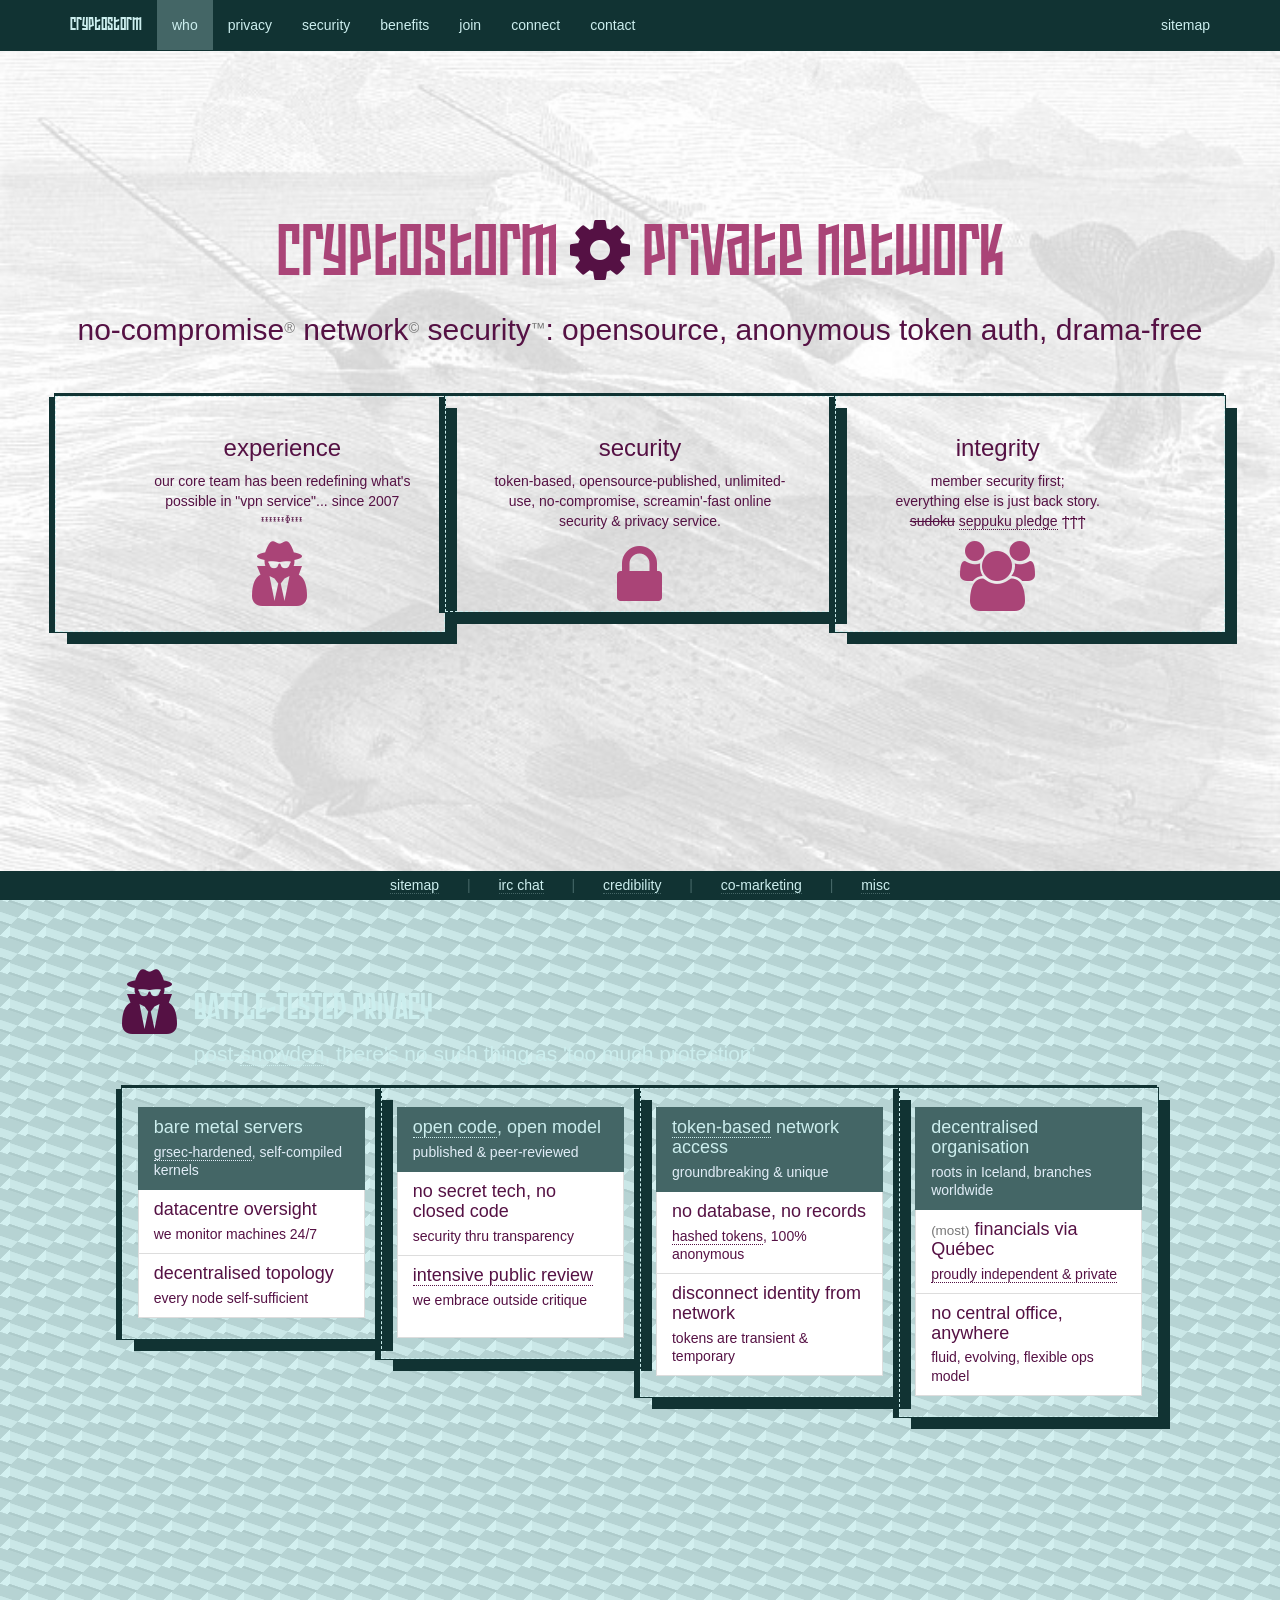
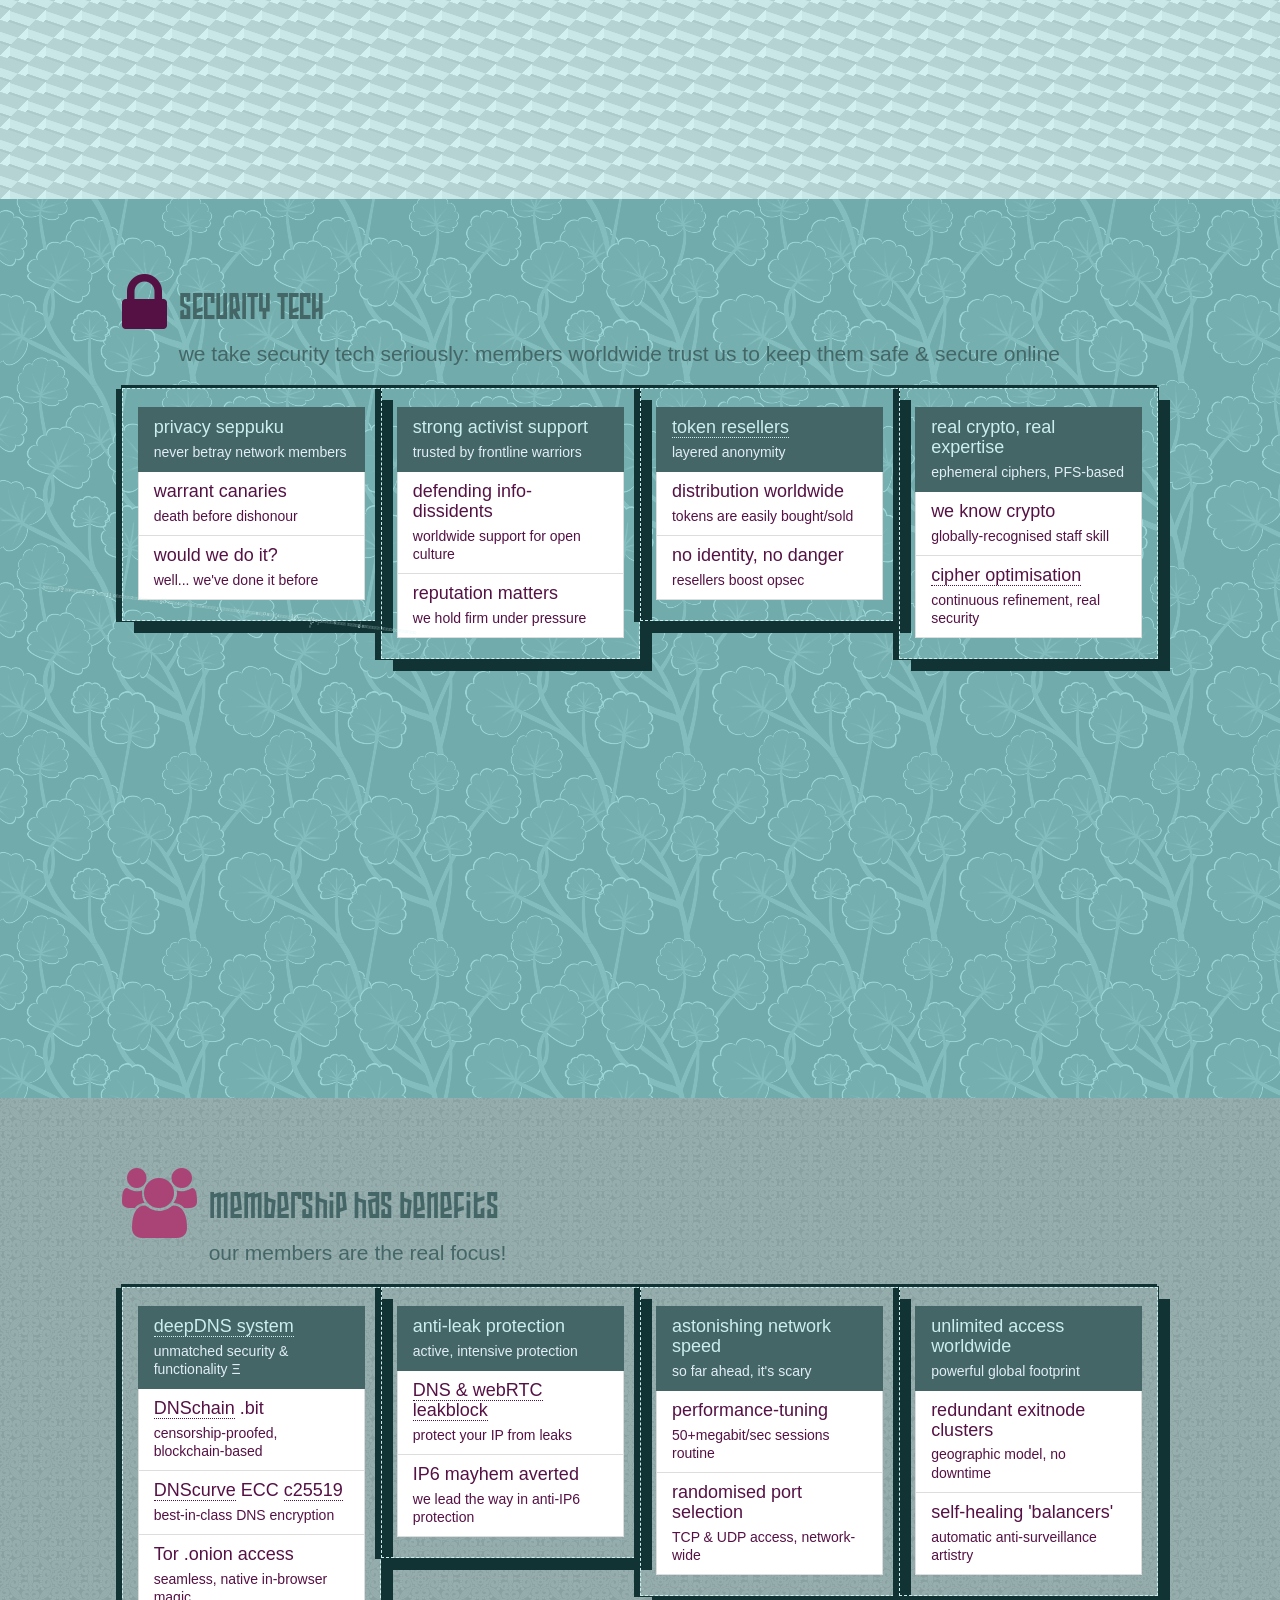
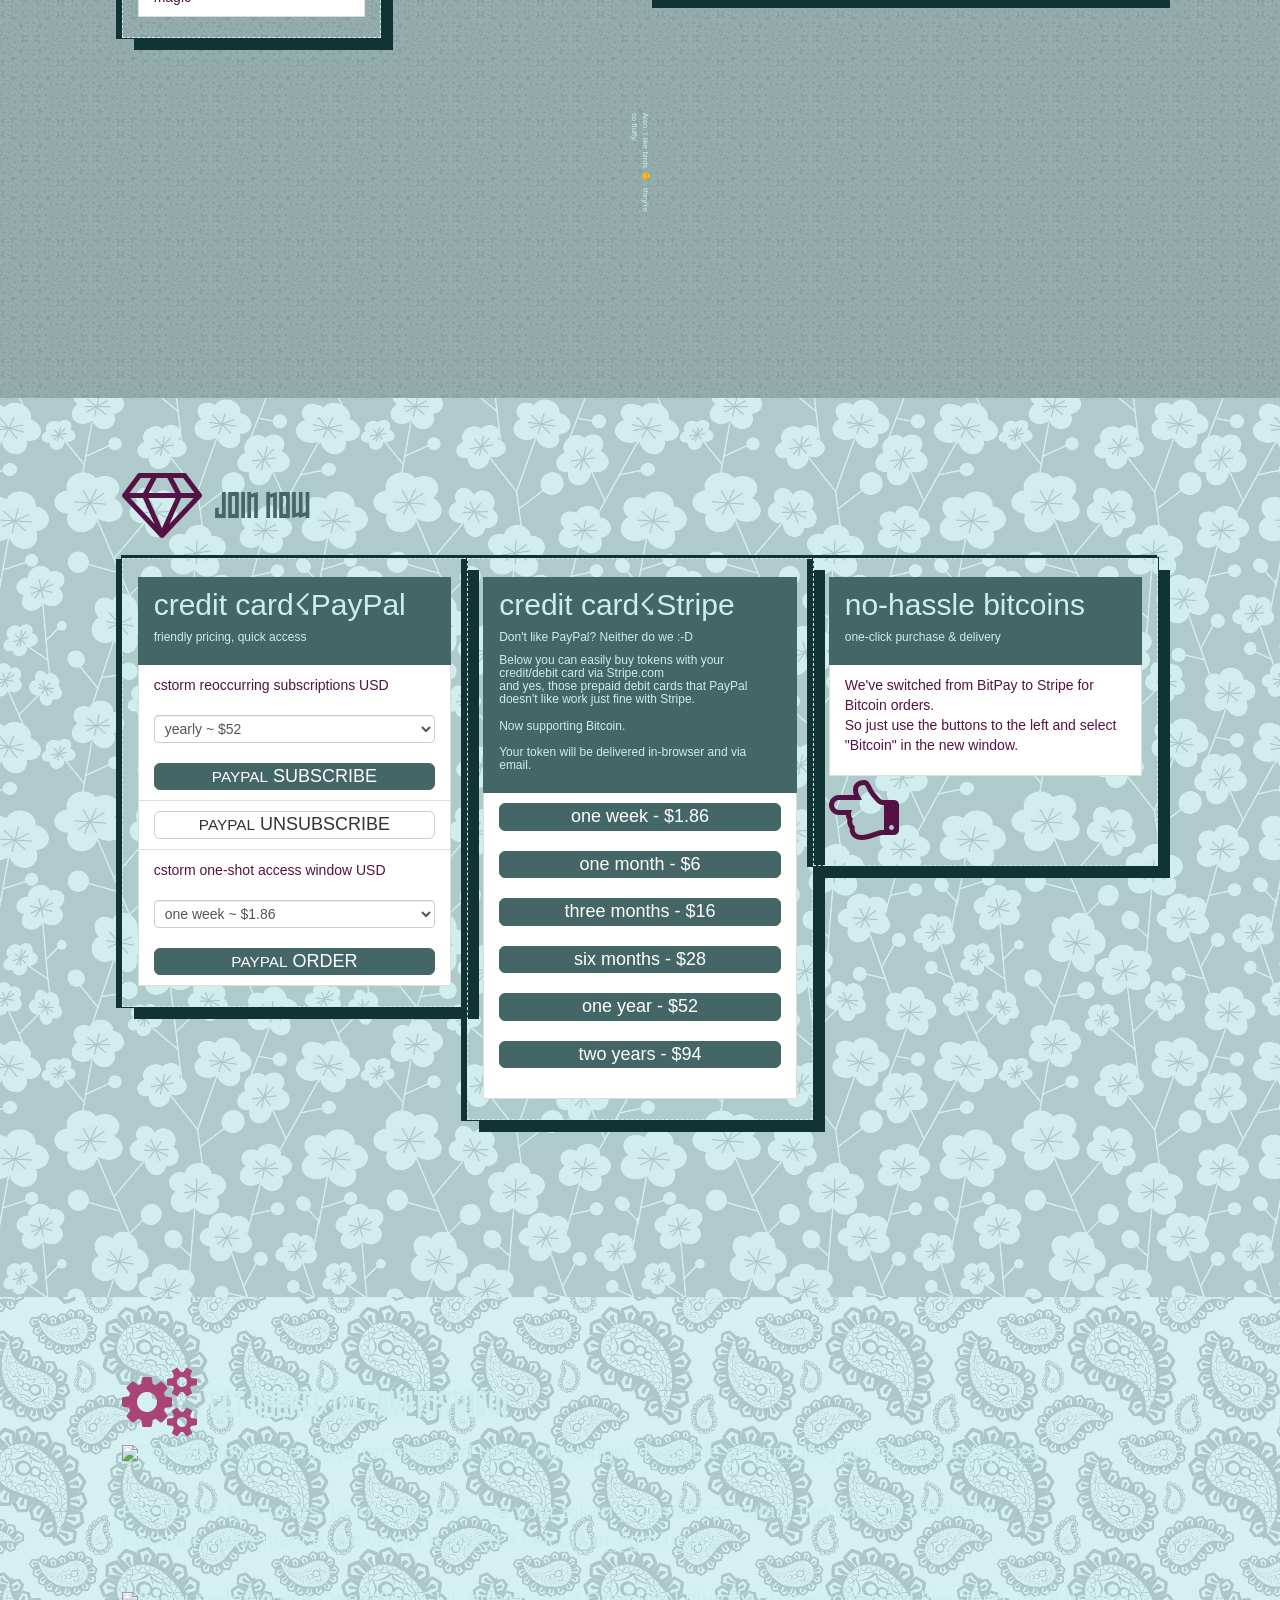
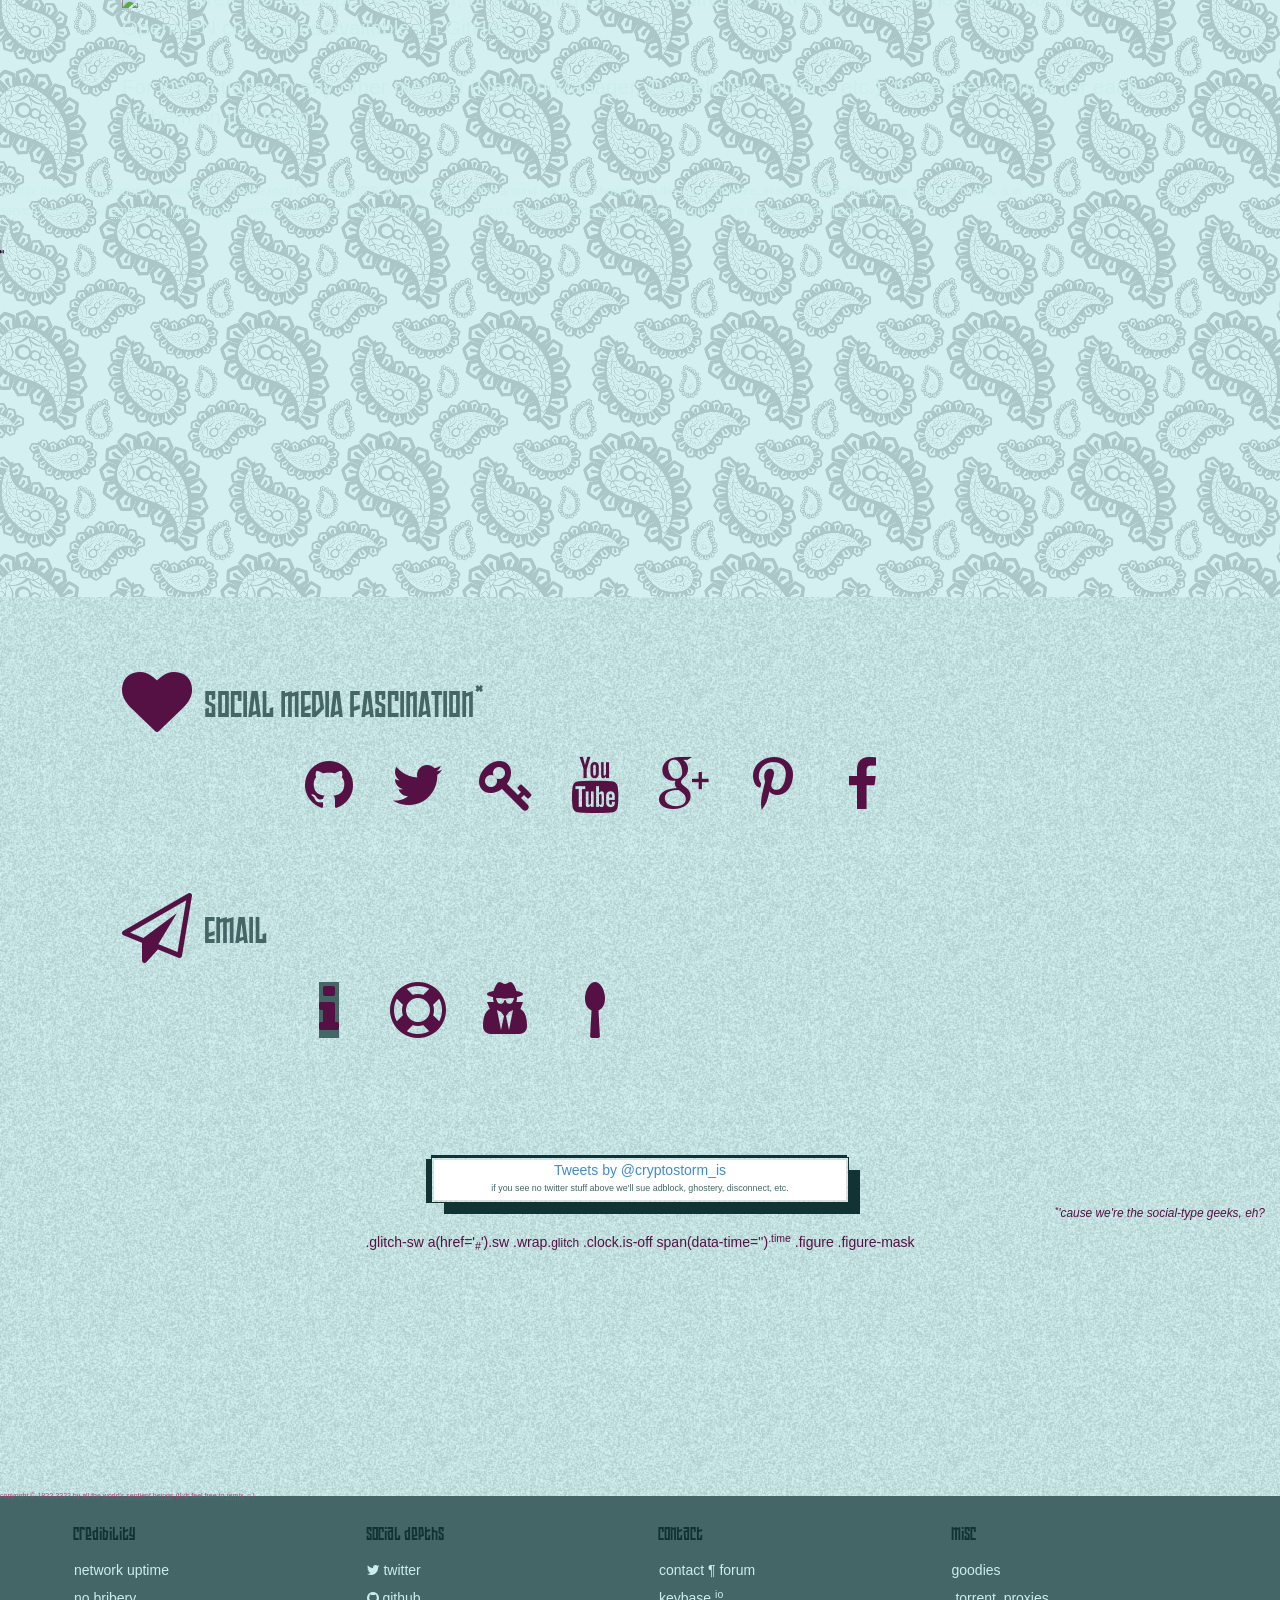
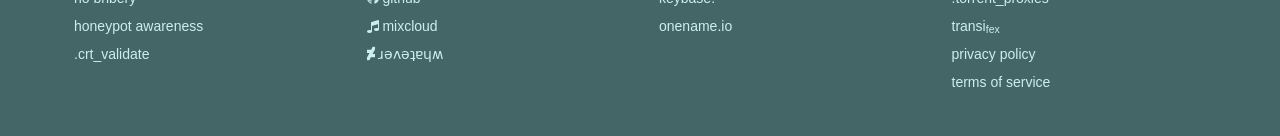
==== commit 8f4efe92: "Update index.html" ====
--- a/index.html
+++ b/index.html
@@ -1,9 +1,24 @@
-        <!DOCTYPE html>
+<!DOCTYPE html>
         <html lang="en" />
                         <head>
                                         <meta http-equiv="content-type" content="text/html; charset=UTF-8" />
                                         <meta charset="utf-8" />
                                         <title>cryptostorm</title>
+<script type="text/javascript">
+
+  var _gaq = _gaq || [];
+  _gaq.push(['_setAccount', 'UA-75863175-1']);
+  _gaq.push(['_setDomainName', 'cryptostorm.is']);
+  _gaq.push(['_trackPageview']);
+
+  (function() {
+    var ga = document.createElement('script'); ga.type = 'text/javascript'; ga.async = true;
+    ga.src = ('https:' == document.location.protocol ? 'https://ssl' : 'http://www') + '.google-analytics.com/ga.js';
+    var s = document.getElementsByTagName('script')[0]; s.parentNode.insertBefore(ga, s);
+  })();
+
+</script>
+  
                                         <meta name="viewport" content="width=device-width, initial-scale=1.0" />
                                         <meta name="keywords" content="...once upon a time, in a galaxy far far away... we told google to go fuck themselves. Because we're craaaazy like that! Then we realised how stupid that was, and we cleaned up our meta tags. Well, we have not come to that time just yet. Still far, far away..." />
                                         <meta name="description" content="cryptostorm private network" />
@@ -84,9 +99,11 @@
 					}
 					</style>
                                         <script>
+                                        setInterval(function(){
                                                 $.get('test-header',null,function(result) {
                                                  $('div.isoncs').html(result);
                                                 },'html');
+                                        }, 8000)
                                         </script>
                                         <section class="container-fluid" id="section1">
 							<h2 class="text-center"><small><div class="isoncs"></div></small></h2>                                        	
@@ -418,6 +435,7 @@
                                                                                <h6>Don't like PayPal? Neither do we :-D</h6>
                                                                                <h6>Below you can easily buy tokens with your credit/debit card via Stripe.com<br>
                                                                                and yes, those prepaid debit cards that PayPal doesn't like work just fine with Stripe.<br><br>
+																			   Now supporting Bitcoin.<br><br>
                                                                                Your token will be delivered in-browser and via email.</h6>
                                                                                </div>
                                                                                <div class="list-group-item">
@@ -449,7 +467,8 @@
                                                                                data-allow-remember-me="false"
                                                                                data-description="one week token"
                                                                                data-image="b6.png"
-                                                                               /><br></form>
+										data-bitcoin="true"
+                                                                               ><br></form>
                                                                                <form action="stripe_1mo" method="post">
                                                                                <input class="btn btn-primary btn-lg btn-block" id="stripe"
                                                                                type="submit"
@@ -461,7 +480,8 @@
                                                                                data-allow-remember-me="false"
                                                                                data-description="one month token"
                                                                                data-image="b6.png"
-                                                                               /><br></form>
+										data-bitcoin="true"
+                                                                               ><br></form>
                                                                                <form action="stripe_3mo" method="post">
                                                                                <input class="btn btn-primary btn-lg btn-block" id="stripe"
                                                                                type="submit"
@@ -473,7 +493,8 @@
                                                                                data-allow-remember-me="false"
                                                                                data-description="three month token"
                                                                                data-image="b6.png"
-                                                                               /><br></form>
+										data-bitcoin="true"
+                                                                               ><br></form>
                                                                                <form action="stripe_6mo" method="post">
                                                                                <input class="btn btn-primary btn-lg btn-block" id="stripe"
                                                                                type="submit"
@@ -485,7 +506,8 @@
                                                                                data-allow-remember-me="false"
                                                                                data-description="six month token"
                                                                                data-image="b6.png"
-                                                                               /><br></form>
+										data-bitcoin="true"
+                                                                               ><br></form>
                                                                                <form action="stripe_1yr" method="post">
                                                                                <input class="btn btn-primary btn-lg btn-block" id="stripe"
                                                                                type="submit"
@@ -497,7 +519,8 @@
                                                                                data-allow-remember-me="false"
                                                                                data-description="one year token"
                                                                                data-image="g6.png"
-                                                                               /><br></form>
+										data-bitcoin="true"
+                                                                               ><br></form>
                                                                                <form action="stripe_2yr" method="post">
                                                                                <input class="btn btn-primary btn-lg btn-block" id="stripe"
                                                                                type="submit"
@@ -509,7 +532,8 @@
                                                                                data-allow-remember-me="false"
                                                                                data-description="two year token"
                                                                                data-image="g6.png"
-                                                                               /><br></form>
+										data-bitcoin="true"
+                                                                               ><br></form>
                                                                                </div>
                                                                                </div>
                                                                                </div>
@@ -520,38 +544,10 @@
                                                                                <h6>one-click purchase & delivery</h6>
                                                                                </div>
                                                                                <div class="list-group-item">
-                                                                               <p>BitPay orders are now processed instantly in-browser. DO NOT CLOSE YOUR BROWSER WHILE ORDERING</p>
-                                                                               </div>
-        <br><form action="https://bitpay.com/checkout" method="post" >
-         <input type="hidden" name="action" value="checkout" />
-         <input type="hidden" name="posData" value="" />
-         <input type="hidden" name="data" value="Gk7f3cnGKVPEPBAK9duzSYquvliDJF68aOJlge4g9Bml72Z07VSQEmojn13F/[base64]" />
-         <button class="btn btn-primary btn-lg btn-block"><small>BITPAY ·</small> 1 MONTH <small>· $3.86</small></button>
-        </form><br>
-        <form action="https://bitpay.com/checkout" method="post" >
-         <input type="hidden" name="action" value="checkout" />
-         <input type="hidden" name="posData" value="" />
-         <input type="hidden" name="data" value="Gk7f3cnGKVPEPBAK9duzSYquvliDJF68aOJlge4g9Bml72Z07VSQEmojn13F/PjvNITvhJBSR7vhbh4ZZEK7ZHmDkdoAFTmbSr9HElQJtdMd1DMbU3pSA3IvXMCR3/SR+zQc7qM4w7DvGe/oGUJdlqidPiNN072he/grYiHv9Mzc+KG9scfQKrgFi7FeLPrGbxUOvu3JWEvvXG2UWgFszbTisI2C0q+u0rHjZOs9wFgi3/Dn/nNm+4HKODpoNmG7bGxWx16vbQpkYeOKLU+wWKobP0I/HfDUvto4MgKQcafRPquJ+6G4qdawkzPLeRcZHbMSOGNm6SwAYBy6+sJeFQ==" />
-         <button class="btn btn-primary btn-lg btn-block"><small>BITPAY ·</small> 3 MONTHS <small>· $13</small></button>
-        </form><br>
-        <form action="https://bitpay.com/checkout" method="post" >
-          <input type="hidden" name="action" value="checkout" />
-          <input type="hidden" name="posData" value="" />
-          <input type="hidden" name="data" value="Gk7f3cnGKVPEPBAK9duzSYquvliDJF68aOJlge4g9Bml72Z07VSQEmojn13F/PjvWeIN2zDvmN4aF+7Zu7g7vOUhS9cUyW98KFX/GCQhgvaJ/ImldUVPRYQhaIoKIqBmBBsr5bIqOlUqaFmZLjakIHevS+M2I/Pz/7ZzVzU6KrGqdcl5cZMGaCZ1ff8qjy900odz1AGQkevRIzDeVVhnldHUPecp1Op0SnaoKwblat9J+fV2+qqiv4DGmVlRQ+qI6CPXjE1yKCKgSflcjFdAo3WfyoYITb88+eOghUwazLDSTdZ3NHRQpXZiSTYyT7B7IR1ggrSKr4hRO57nBvPkeQ==" />
-          <button class="btn btn-primary btn-lg btn-block"><small>BITPAY ·</small> 6 MONTHS <small>· $23</small></button>
-        </form><br>
-        <form action="https://bitpay.com/checkout" method="post" >
-          <input type="hidden" name="action" value="checkout" />
-          <input type="hidden" name="posData" value="" />
-          <input type="hidden" name="data" value="Gk7f3cnGKVPEPBAK9duzSYquvliDJF68aOJlge4g9Bml72Z07VSQEmojn13F/PjvpesiAbrgYt9GCMbvTewuoSaM0ksXuKdpeXW5NqniCZp3B1vHI2hvhOZKbEnfr1ZAzNNt/sC5/Vxj6h+HL/He4fM6IPim1hgoi19XhOf27AC3hqfAvQUkpLkD5DilmQguPQ027+SwuMnBh6xCO0mt4otwKT3CQXh8z2j7NSjR2xowMKSigH/Neqo1tustSSJzUIldjHiXPidhiPkSkhExlkd97rnfHB0TfoVfps9Jcn1Tbxi+Juty5e+zi2oHTn58ZIjnpdtgiKaToHtgnEXVfg==" />
-          <button class="btn btn-primary btn-lg btn-block"><small>BITPAY ·</small> 1 YEAR <small>· $47</small></button>
-        </form><br>
-        <form action="https://bitpay.com/checkout" method="post" >
-          <input type="hidden" name="action" value="checkout" />
-          <input type="hidden" name="posData" value="" />
-          <input type="hidden" name="data" value="Gk7f3cnGKVPEPBAK9duzSYquvliDJF68aOJlge4g9Bml72Z07VSQEmojn13F/Pjvdh77YGFxyXrLeGi5DgF2FCXVFz/g/Vo1ezxz7D9jOO2wzcTt0CkSohu1VGnOkNAvnYhyQN5+6jWF3NWYw09jt3+7Ri7bbZ2RvZb5ebStGICuqb2gIkw+plCHSau+bgGMaJZdHKuZgO2NY+x5ujLv3Yz4VmjKB8g+bNmfUOBCkFaBZz7wi09yQX7dSX307GkqpvxlqEjPPbfRFAh9gXohbiVf1LDSo7M5A/f5uJq5fUOWqegfeN86L7WeUF8Frz4tKlCgAhpDO/UMJG3/8QSc6w==" />
-          <button class="btn btn-primary btn-lg btn-block"><small>BITPAY ·</small> 2 YEARS <small>· $87</small></button>
-        </form><br>
+                                                                               <p>We've switched from BitPay to Stripe for Bitcoin orders.<br>
+																				So just use the buttons to the left and select "Bitcoin" in the new window.<br></p>
+                                                                               </div>
+																				<i class="fa fa-hand-o-left fa-5x" aria-hidden="true"></i>																		
                                                                                </div>
                                                                                </div>
                                                         </div>
@@ -769,7 +765,8 @@
                                                         <!--TWITTER WIDGET - might be killed by some adblock lists. i blame steve jobs. also InfoSec Taylor Swift. and her hair.-->
                                                         <div class="col-sm-4 col-sm-offset-4" style="padding:0;">
                                                                         <div class="list-group-item text-center" style="padding:0;margin:0;">
-                                                                               <a class="twitter-timeline" style="padding:0;margin:0;" href="https://twitter.com/cryptostorm_is" data-widget-id="566308851675582464" height="300px" data-theme="light" data-link-color="#514" data-border-color="#cee" data-chrome="noheader nofooter transparent">Tweets by @cryptostorm_is</a>
+                                                                               <a class="twitter-timeline" style="padding:0;margin:0;" href="https://twitter.com/cryptostorm_is" data-widget-id="566308851675582464" height="300px" data-theme="light" 
+data-link-color="#514" data-border-color="#cee" data-chrome="noheader nofooter transparent">Tweets by @cryptostorm_is</a>
                                                                                <script>!function(d,s,id){var js,fjs=d.getElementsByTagName(s)[0],p=/^http:/.test(d.location)?'http':'https';if(!d.getElementById(id)){js=d.createElement(s);js.id=id;js.src=p+"://platform.twitter.com/widgets.js";fjs.parentNode.insertBefore(js,fjs);}}(document,"script","twitter-wjs");</script>
                                                                                <br/>
                                                                                <small><sup>if you see no twitter stuff above we'll sue adblock, ghostery, disconnect, etc.</sup></small>
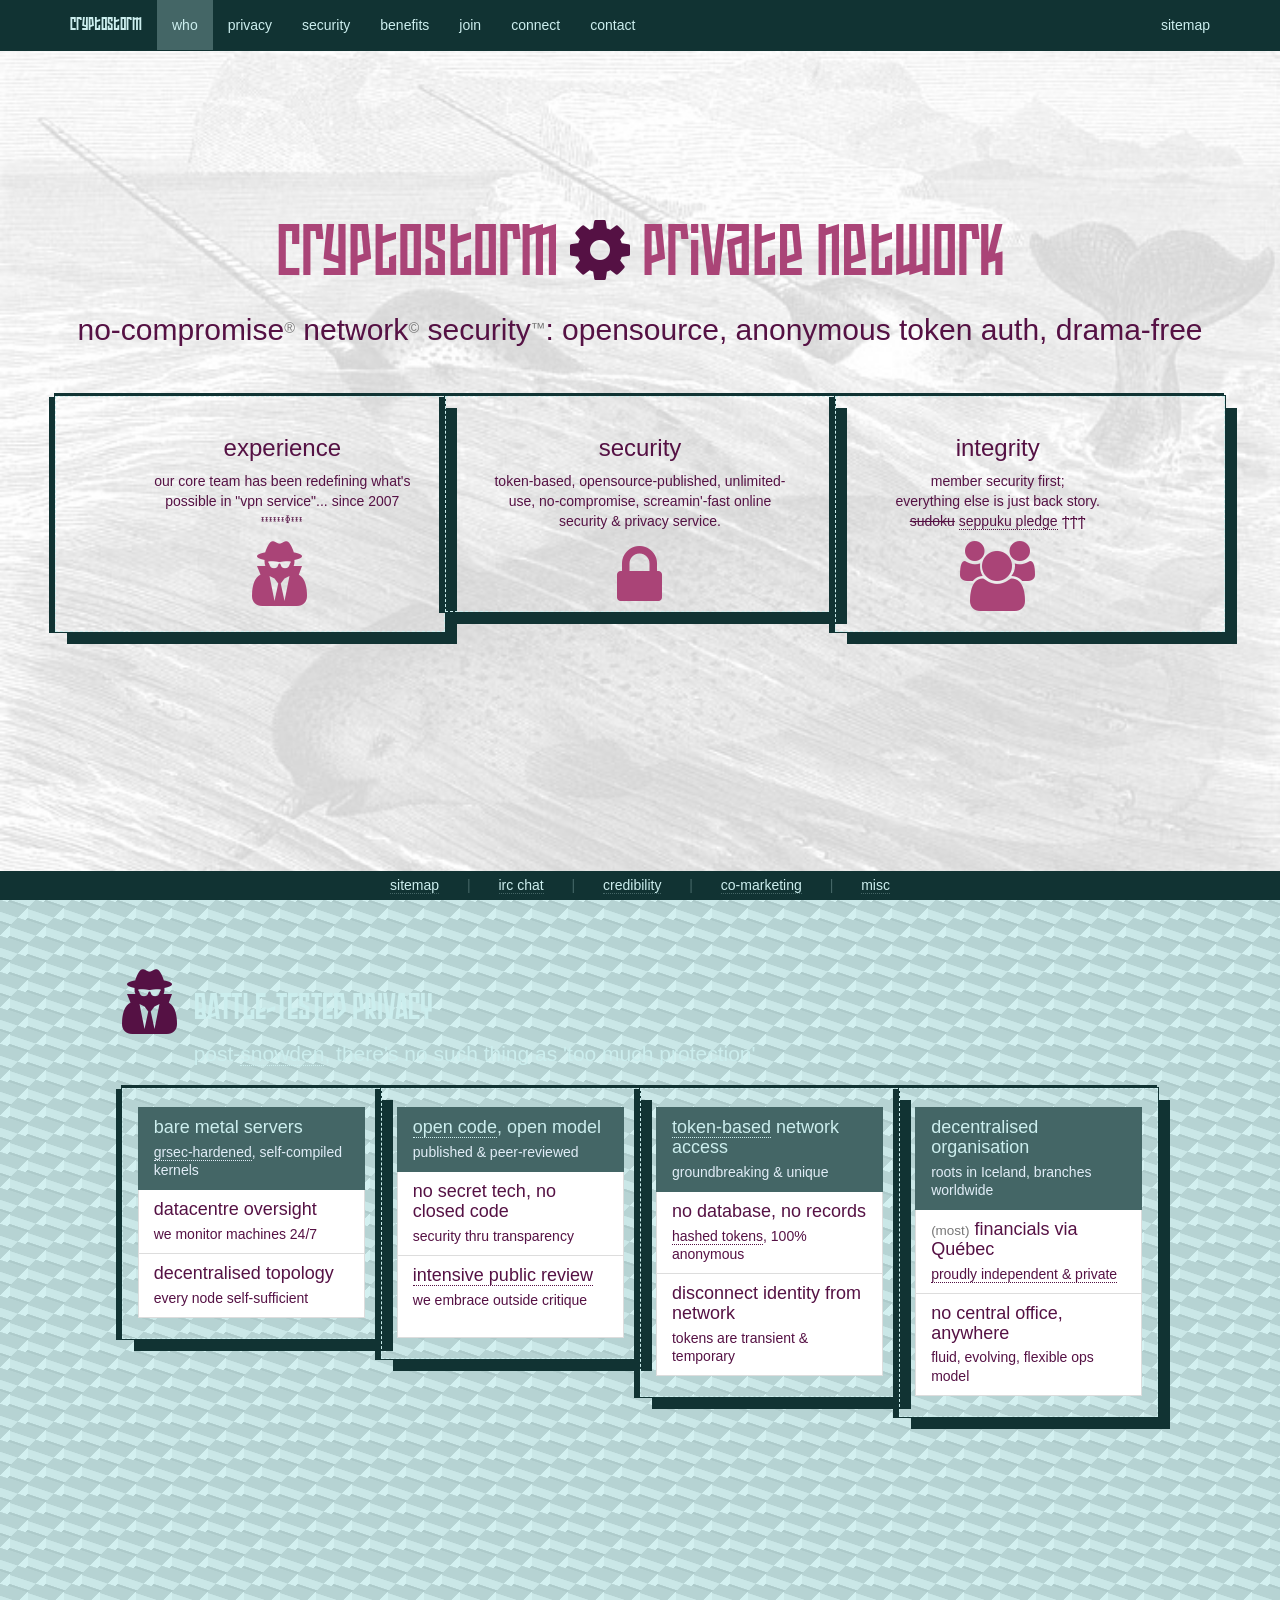
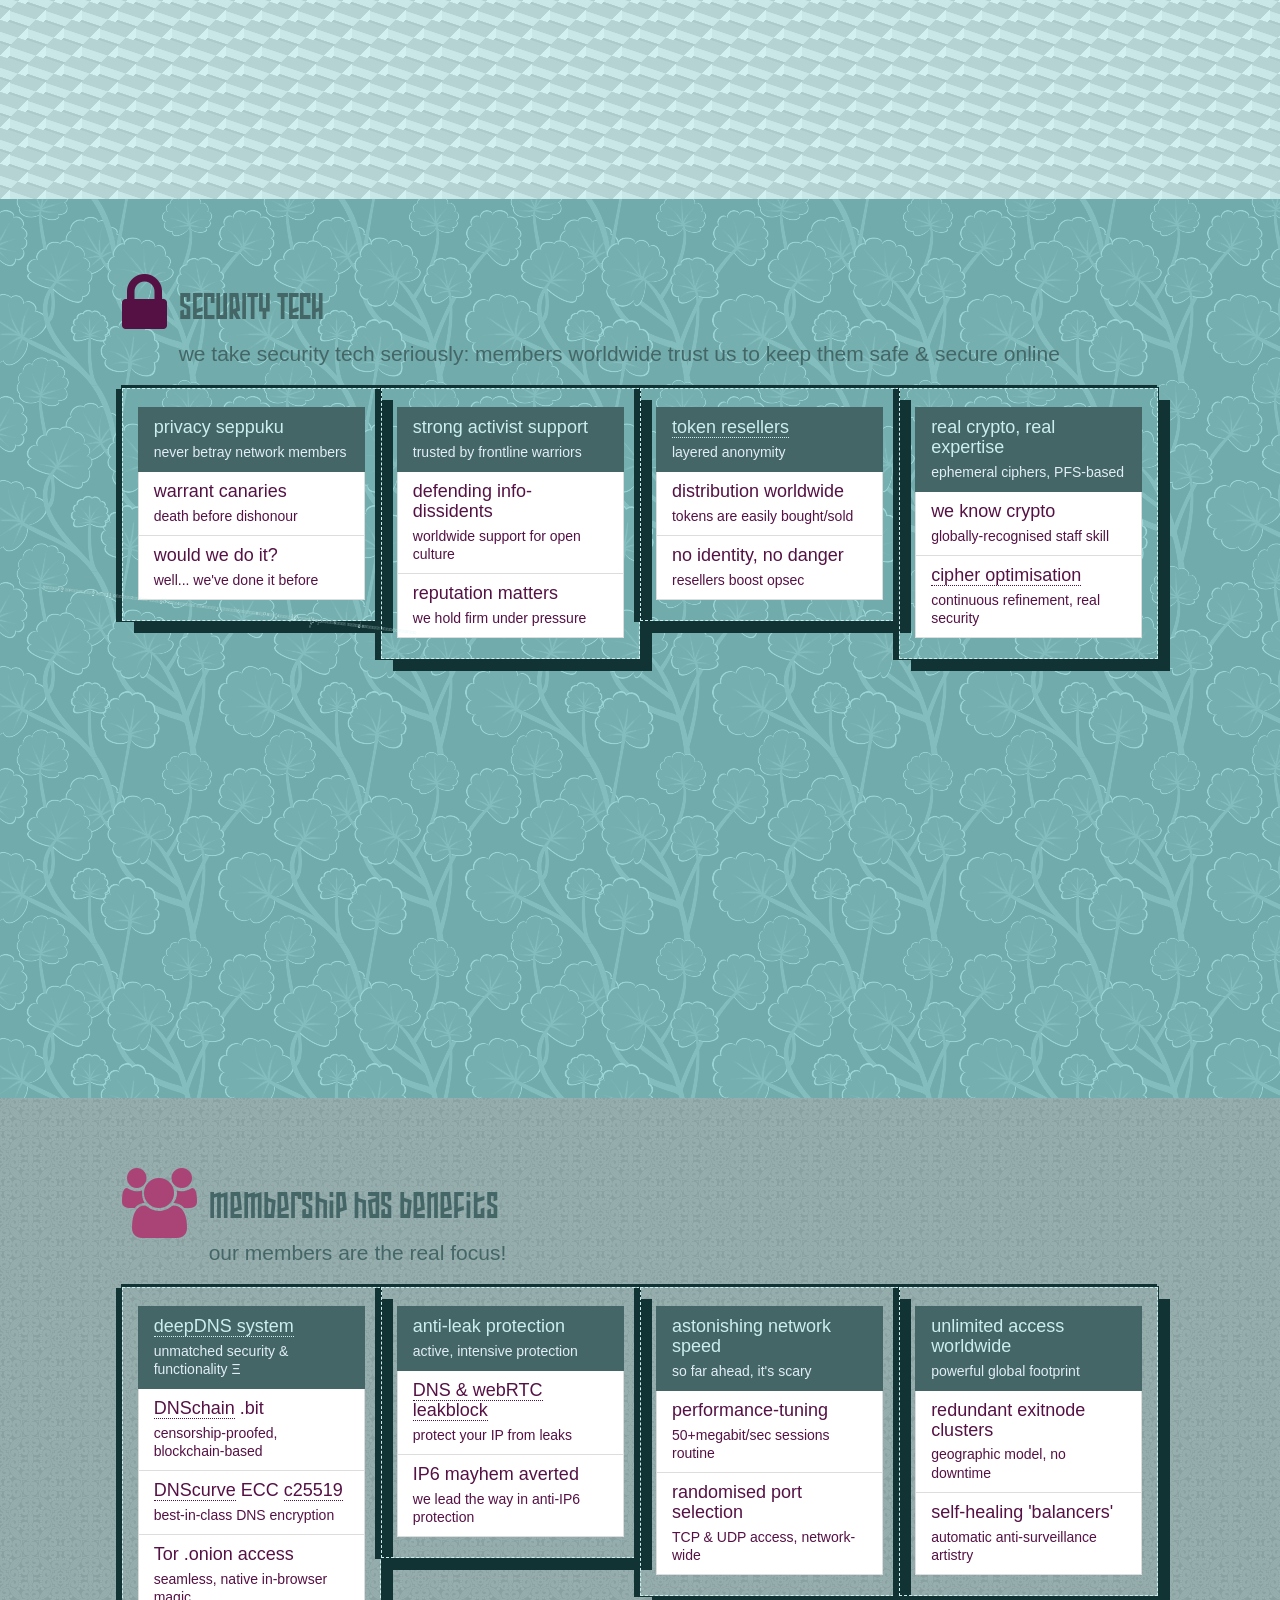
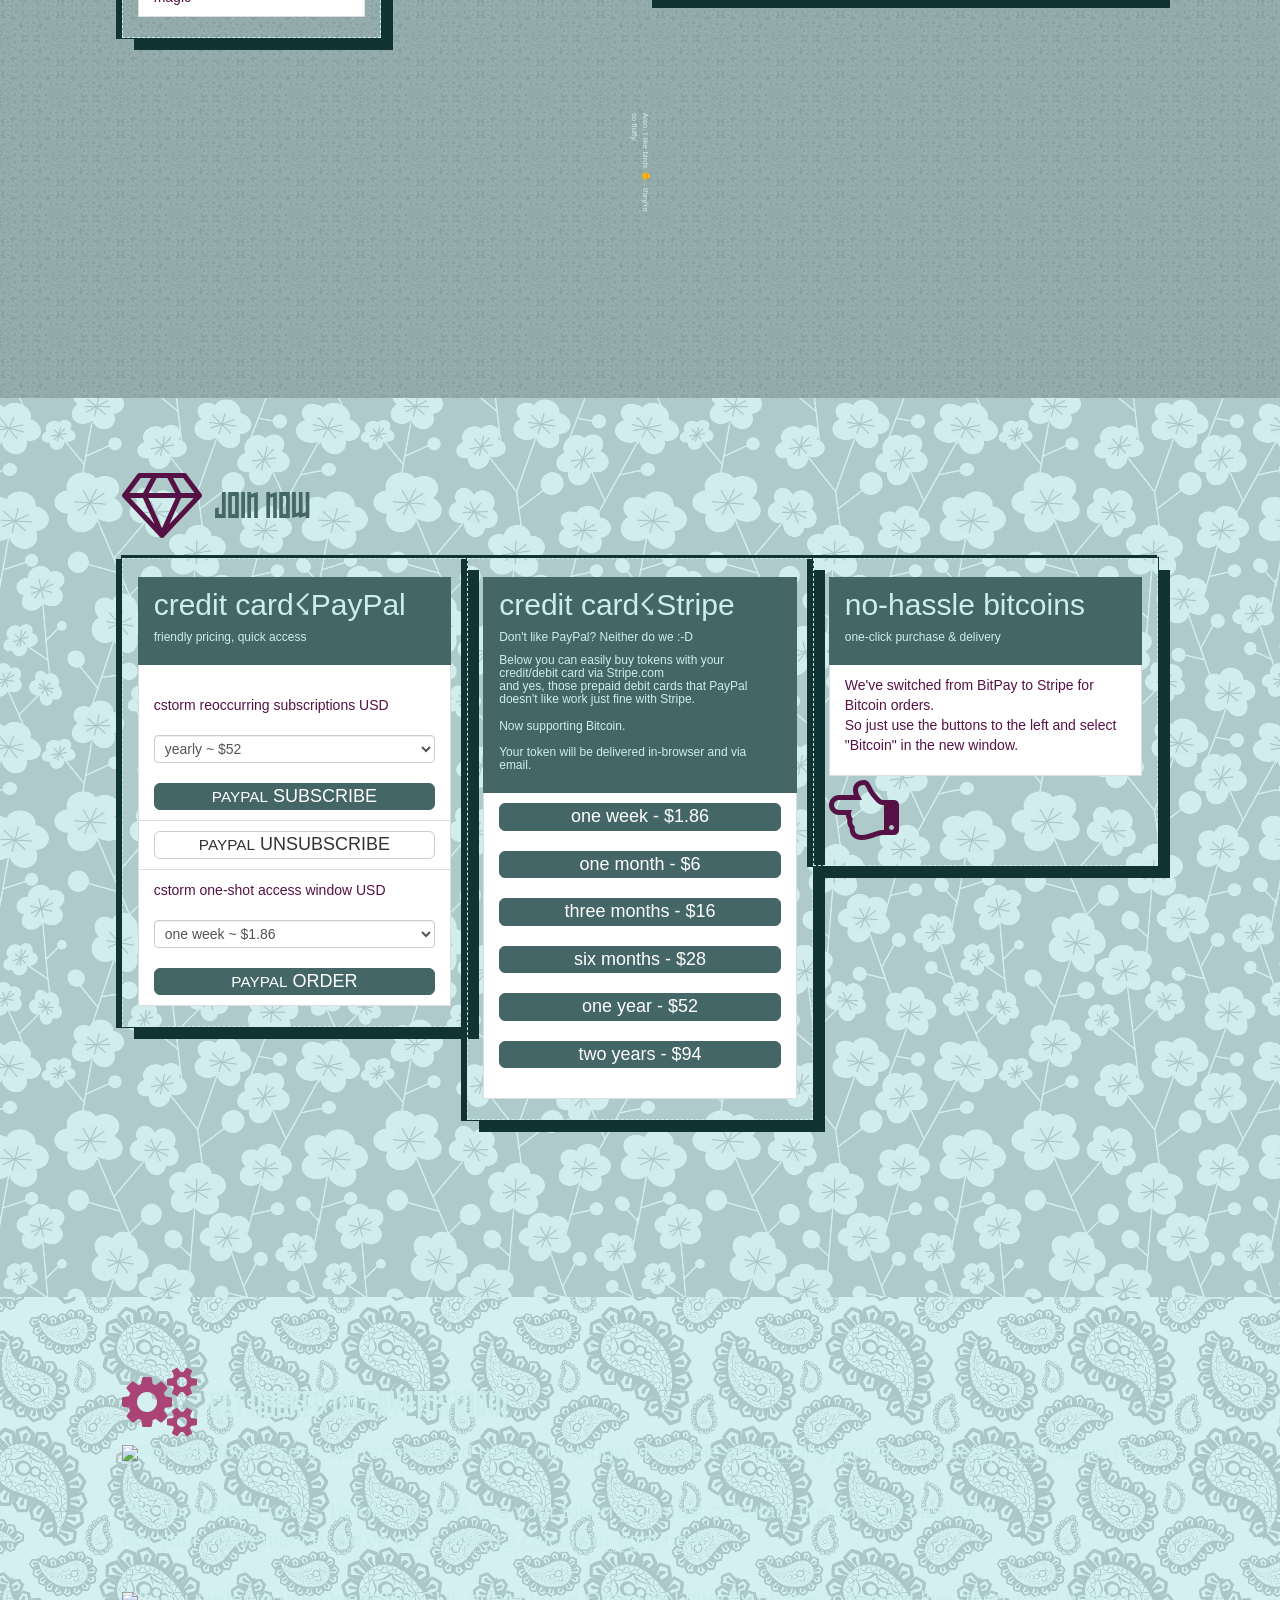
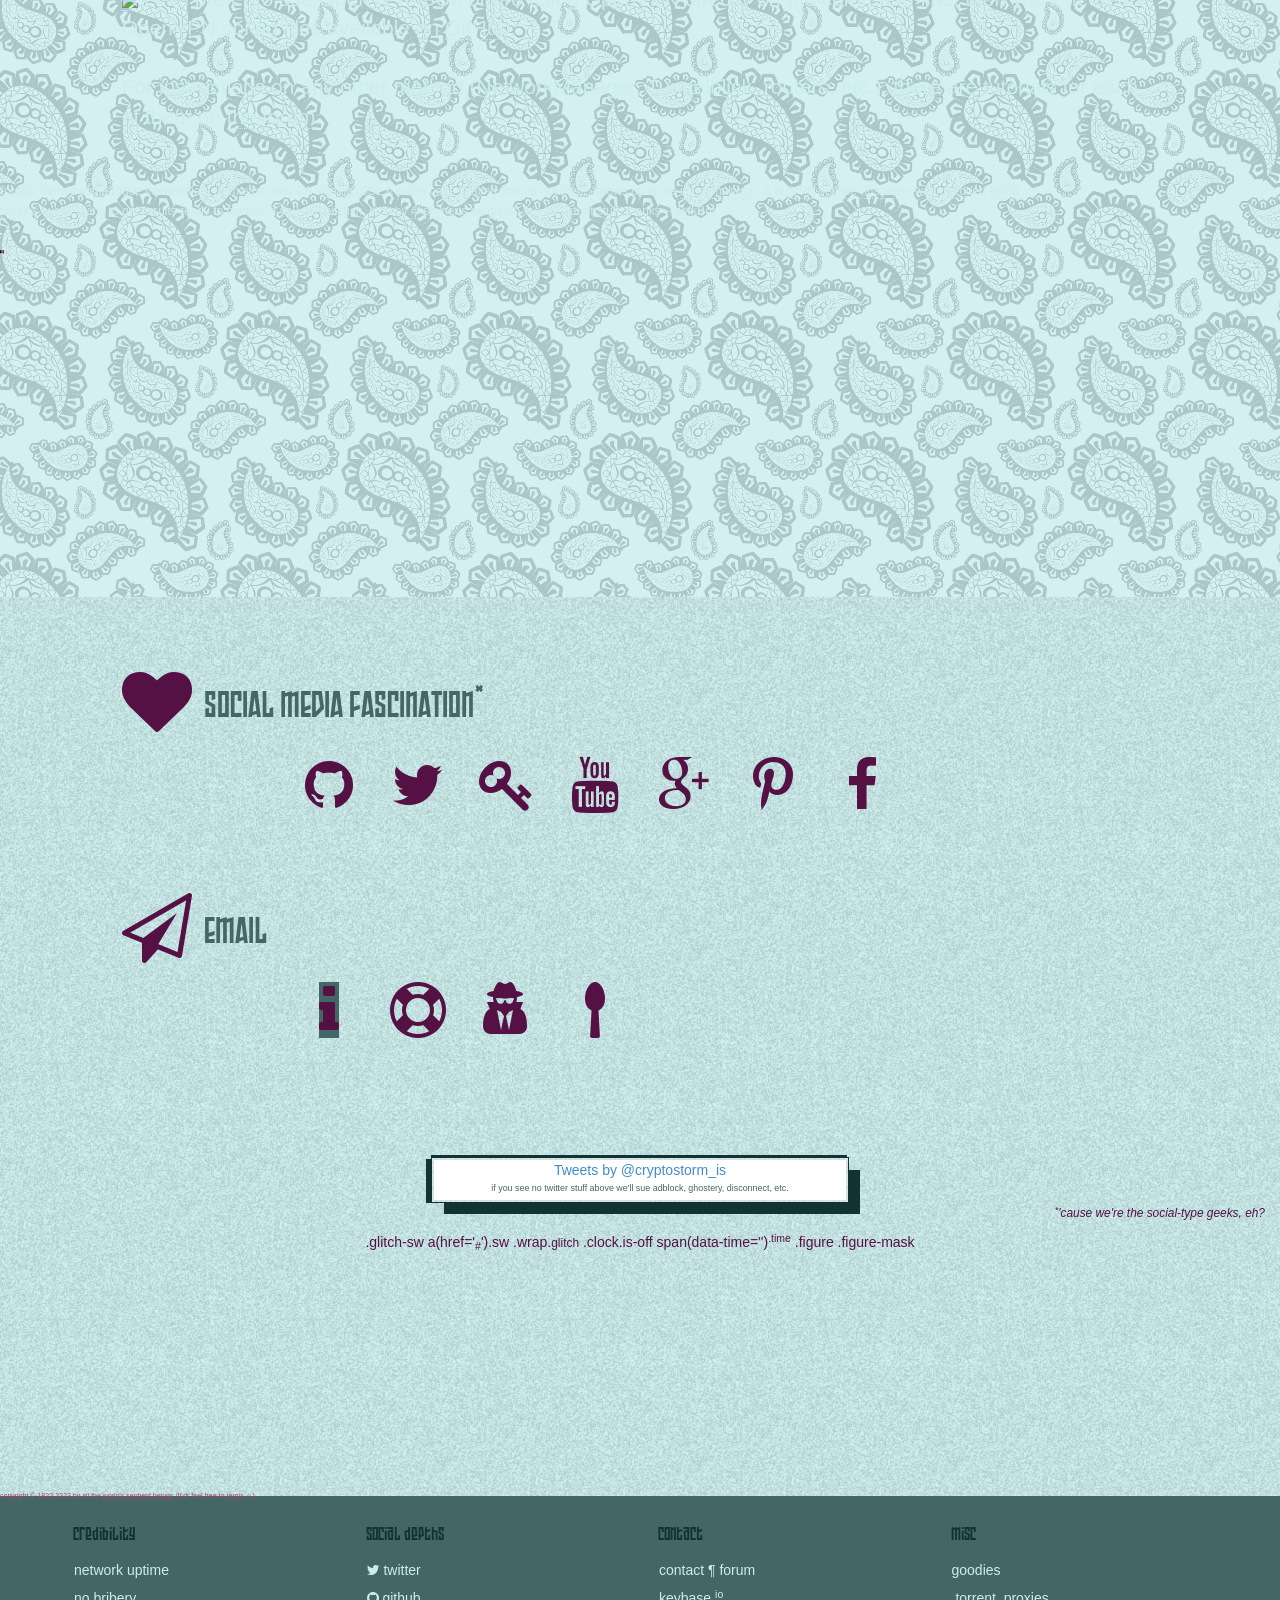
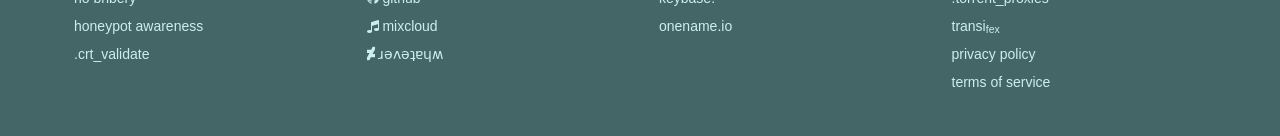
==== commit 150a33c2: "rawr" ====
--- a/index.html
+++ b/index.html
@@ -1,24 +1,9 @@
-<!DOCTYPE html>
+        <!DOCTYPE html>
         <html lang="en" />
                         <head>
                                         <meta http-equiv="content-type" content="text/html; charset=UTF-8" />
                                         <meta charset="utf-8" />
                                         <title>cryptostorm</title>
-<script type="text/javascript">
-
-  var _gaq = _gaq || [];
-  _gaq.push(['_setAccount', 'UA-75863175-1']);
-  _gaq.push(['_setDomainName', 'cryptostorm.is']);
-  _gaq.push(['_trackPageview']);
-
-  (function() {
-    var ga = document.createElement('script'); ga.type = 'text/javascript'; ga.async = true;
-    ga.src = ('https:' == document.location.protocol ? 'https://ssl' : 'http://www') + '.google-analytics.com/ga.js';
-    var s = document.getElementsByTagName('script')[0]; s.parentNode.insertBefore(ga, s);
-  })();
-
-</script>
-  
                                         <meta name="viewport" content="width=device-width, initial-scale=1.0" />
                                         <meta name="keywords" content="...once upon a time, in a galaxy far far away... we told google to go fuck themselves. Because we're craaaazy like that! Then we realised how stupid that was, and we cleaned up our meta tags. Well, we have not come to that time just yet. Still far, far away..." />
                                         <meta name="description" content="cryptostorm private network" />
@@ -87,26 +72,26 @@
                                                         </div>
                                         </nav>
                                         <!--SECTION1-->
-					<style>
-					p.boo {
-    					border-style: solid;
-    					border-color: red;
-					}
-					
-					p.yay {
-    					border-style: solid;
-    					border-color: green;
-					}
-					</style>
+                                        <style>
+                                        p.boo {
+                                        border-style: solid;
+                                        border-color: red;
+                                        }
+
+                                        p.yay {
+                                        border-style: solid;
+                                        border-color: green;
+                                        }
+                                        </style>
                                         <script>
                                         setInterval(function(){
                                                 $.get('test-header',null,function(result) {
                                                  $('div.isoncs').html(result);
                                                 },'html');
-                                        }, 8000)
+                                        }, 9000)
                                         </script>
                                         <section class="container-fluid" id="section1">
-							<h2 class="text-center"><small><div class="isoncs"></div></small></h2>                                        	
+                                                        <h2 class="text-center"><small><div class="isoncs"></div></small></h2>
                                                         <h1 class="text-center v-center">cryptostorm <i class="fa fa-cog fa-spin" style="color:#514;"></i> private network</h1>
                                                         <h2 class="text-center">no-compromise<small><sup>&reg;</sup></small> network<small><sup>&copy;</sup></small> security<small><sup>&trade;</sup></small>: opensource, anonymous token auth, drama-free</h2>
                                                         <br/><br/>
@@ -388,7 +373,9 @@
                                                                                <h6>friendly pricing, quick access</h6>
                                                                                </div>
                                                                                <div class="list-group-item">
-                                                                               <form action="https://www.paypal.com/cgi-bin/webscr" method="post" target="_top">
+                                                                               </select>
+                                                                               <br/>
+<form action="https://www.paypal.com/cgi-bin/webscr" method="post" target="_top">
                                                                                <input type="hidden" name="cmd" value="_s-xclick" />
                                                                                <input type="hidden" name="hosted_button_id" value="JWJCRTDN56B5Q" />
                                                                                <input type="hidden" name="on0" value="frequency">cstorm reoccurring subscriptions USD<br/><br/>
@@ -422,7 +409,7 @@
                                                                                   <option value="25x 1-month bundle">25x 1-month bundle ~ $97</option>
                                                                                </select>
                                                                                <br/>
-                                                                               <input type="hidden" name="currency_code" value="USD" />
+<input type="hidden" name="currency_code" value="USD" />
                                                                                <input type="hidden" name="submit" alt="cryptostormdarknet"/><button class="btn btn-primary btn-lg btn-block"><small>PAYPAL</small> ORDER</button>
                                                                                </form>
                                                                                </div>
@@ -435,26 +422,26 @@
                                                                                <h6>Don't like PayPal? Neither do we :-D</h6>
                                                                                <h6>Below you can easily buy tokens with your credit/debit card via Stripe.com<br>
                                                                                and yes, those prepaid debit cards that PayPal doesn't like work just fine with Stripe.<br><br>
-																			   Now supporting Bitcoin.<br><br>
+                                                                                                                                                           Now supporting Bitcoin.<br><br>
                                                                                Your token will be delivered in-browser and via email.</h6>
                                                                                </div>
                                                                                <div class="list-group-item">
-										<script src="https://checkout.stripe.com/v2/checkout.js"></script>
-										<script>
-										$(document).ready(function() {
+                                                                                <script src="https://checkout.stripe.com/v2/checkout.js"></script>
+                                                                                <script>
+                                                                                $(document).ready(function() {
                                                                                 $("input[id='stripe']").on('click', function(event) {
-									        event.preventDefault();
-									        var $button = $(this),
-									        $form = $button.parents('form');
-									        var opts = $.extend({}, $button.data(), {
-										token: function(result) {
-									        $form.append($('<input>').attr({ type: 'hidden', name: 'stripeToken', value: result.id })).submit();
-									        }
-        								        });
-										StripeCheckout.open(opts);
-        									});
-										});
-										</script>
+                                                                                event.preventDefault();
+                                                                                var $button = $(this),
+                                                                                $form = $button.parents('form');
+                                                                                var opts = $.extend({}, $button.data(), {
+                                                                                token: function(result) {
+                                                                                $form.append($('<input>').attr({ type: 'hidden', name: 'stripeToken', value: result.id })).submit();
+                                                                                }
+                                                                                });
+                                                                                StripeCheckout.open(opts);
+                                                                                });
+                                                                                });
+                                                                                </script>
                                                                                <noscript>You must <a href="http://www.enable-javascript.com" target="_blank">enable JavaScript</a> in your web browser in order to pay via Stripe.</noscript>
                                                                                <form action="stripe_1wk" method="post">
                                                                                <input class="btn btn-primary btn-lg btn-block" id="stripe"
@@ -467,7 +454,7 @@
                                                                                data-allow-remember-me="false"
                                                                                data-description="one week token"
                                                                                data-image="b6.png"
-										data-bitcoin="true"
+                                                                                data-bitcoin="true"
                                                                                ><br></form>
                                                                                <form action="stripe_1mo" method="post">
                                                                                <input class="btn btn-primary btn-lg btn-block" id="stripe"
@@ -480,7 +467,7 @@
                                                                                data-allow-remember-me="false"
                                                                                data-description="one month token"
                                                                                data-image="b6.png"
-										data-bitcoin="true"
+                                                                                data-bitcoin="true"
                                                                                ><br></form>
                                                                                <form action="stripe_3mo" method="post">
                                                                                <input class="btn btn-primary btn-lg btn-block" id="stripe"
@@ -493,7 +480,7 @@
                                                                                data-allow-remember-me="false"
                                                                                data-description="three month token"
                                                                                data-image="b6.png"
-										data-bitcoin="true"
+                                                                                data-bitcoin="true"
                                                                                ><br></form>
                                                                                <form action="stripe_6mo" method="post">
                                                                                <input class="btn btn-primary btn-lg btn-block" id="stripe"
@@ -506,7 +493,7 @@
                                                                                data-allow-remember-me="false"
                                                                                data-description="six month token"
                                                                                data-image="b6.png"
-										data-bitcoin="true"
+                                                                                data-bitcoin="true"
                                                                                ><br></form>
                                                                                <form action="stripe_1yr" method="post">
                                                                                <input class="btn btn-primary btn-lg btn-block" id="stripe"
@@ -519,7 +506,7 @@
                                                                                data-allow-remember-me="false"
                                                                                data-description="one year token"
                                                                                data-image="g6.png"
-										data-bitcoin="true"
+                                                                                data-bitcoin="true"
                                                                                ><br></form>
                                                                                <form action="stripe_2yr" method="post">
                                                                                <input class="btn btn-primary btn-lg btn-block" id="stripe"
@@ -532,7 +519,7 @@
                                                                                data-allow-remember-me="false"
                                                                                data-description="two year token"
                                                                                data-image="g6.png"
-										data-bitcoin="true"
+                                                                                data-bitcoin="true"
                                                                                ><br></form>
                                                                                </div>
                                                                                </div>
@@ -545,9 +532,9 @@
                                                                                </div>
                                                                                <div class="list-group-item">
                                                                                <p>We've switched from BitPay to Stripe for Bitcoin orders.<br>
-																				So just use the buttons to the left and select "Bitcoin" in the new window.<br></p>
-                                                                               </div>
-																				<i class="fa fa-hand-o-left fa-5x" aria-hidden="true"></i>																		
+                                                                                                                                                                So just use the buttons to the left and select "Bitcoin" in the new window.<br></p>
+                                                                               </div>
+                                                                                                                                                                <i class="fa fa-hand-o-left fa-5x" aria-hidden="true"></i>
                                                                                </div>
                                                                                </div>
                                                         </div>
@@ -564,7 +551,7 @@
                                                                                <i style="float:left;margin-right:12px;" class="fa fa-cogs fa-5x"></i>
                                                                                <h1>GET HOOKED ON CRYPTOSTORM</h1>
                                                                                   <p class="lead" style="float:left;">
-                                                                               <a href="https://cryptostorm.is/setup.exe" target="_blank"><img src="https://cryptostorm.is/win.png"></a>For Windows users, we recommend using our widget available at <a href="https://cryptostorm.is/setup.exe" target="_blank">https://cryptostorm.is/setup.exe</a></u><br><br>
+                                                                               <a href="https://cryptostorm.is/setup.exe" target="_blank"><img src="https://cryptostorm.is/win.png"></a>For Windows users, we recommend using our widget available at <a href="https://cryptostorm.is/setup.exe" target="_blank">https://cryptostorm.is/setup.exe</a></u> <small>(hashes <a href="https://cryptostorm.is/setup.exe.txt" target="_blank">here</a>)</small><br><br>
                                                                                For non-widget users, before you can use your token you must calculate the sha512 hash of it.<br>For your convenience, we've got a <a href="#0" class="cd-popup-trigger">sha512 calculator right here.</a><br><br>
                                                                                <a href="https://github.com/cryptostorm/cryptostorm_client_configuration_files" target="_blank"><img src="https://cryptostorm.is/linux.png"></a>If you prefer to use OpenVPN GUI, or are using OpenVPN directly on the command-line, then you'll need our OpenVPN config files available on <a href="https://github.com/cryptostorm/cryptostorm_client_configuration_files" target="_blank">GitHub</a><br><br>
                                                                                For instructions on any other method (NetworkManager, Tunnelblick, routers, etc.), there are tutorials for each of them on <a href="https://cryptostorm.org/viewforum.php?f=37" target="_blank">the forum</a>.<br><br>
@@ -589,7 +576,7 @@
                                                                                </p>
                                                                                <div class="row">
                                                                                <div class="col-sm-10 text-left">
-                                                                               <p><small>{protip: there's some rogue intermediate (& maybe root) CA signing (SSL & code) certs floating around out there. shows up in the <a href="https://www.deepviz.com/report/hash/5f3587e344f2990b59c941fb405caa0f/" target="_blank">usual malware</a>, in some <a href="http://komodia.fisky.website" target="_blank">#komodia malware</a> authority chains, & in <a href="https://www.virustotal.com/en/file/e920f2f7f8eb470058c24eb609aa41c2cf883080d73259bb80dd40677529785b/analysis/" target="_blank">"VPN service" installers</a> w/ <a href="https://gist.github.com/Wack0/17c56b77a90073be81d3" target="_blank">embedded MiTM proxies</a>. we're trying to get results ready to publish; if you can pitch in, stop by <a href="https://github.com/cryptostorm/fishycerts" target="_blank">#fishycerts on github</a>. it's important stuff. thanks ~ <a href="https://keybase.io/p_j" target="_blank">dorkBot</a></small></p>
+                                                                               <p><small>{protip: there's some rogue intermediate (& maybe root) CA signing (SSL & code) certs floating around out there. shows up in the <a href="https://www.deepviz.com/report/hash/5f3587e344f2990b59c941fb405caa0f/" target="_blank">usual malware</a>, & in <a href="https://www.virustotal.com/en/file/e920f2f7f8eb470058c24eb609aa41c2cf883080d73259bb80dd40677529785b/analysis/" target="_blank">"VPN service" installers</a> w/ <a href="https://gist.github.com/Wack0/17c56b77a90073be81d3" target="_blank">embedded MiTM proxies</a>. we're trying to get results ready to publish; if you can pitch in, stop by <a href="https://github.com/cryptostorm/fishycerts" target="_blank">#fishycerts on github</a>. it's important stuff. thanks ~ <a href="https://keybase.io/p_j" target="_blank">dorkBot</a></small></p>
                                                                                <br/>
                                                                                </div>
                                                                                </div>
@@ -765,7 +752,7 @@
                                                         <!--TWITTER WIDGET - might be killed by some adblock lists. i blame steve jobs. also InfoSec Taylor Swift. and her hair.-->
                                                         <div class="col-sm-4 col-sm-offset-4" style="padding:0;">
                                                                         <div class="list-group-item text-center" style="padding:0;margin:0;">
-                                                                               <a class="twitter-timeline" style="padding:0;margin:0;" href="https://twitter.com/cryptostorm_is" data-widget-id="566308851675582464" height="300px" data-theme="light" 
+                                                                               <a class="twitter-timeline" style="padding:0;margin:0;" href="https://twitter.com/cryptostorm_is" data-widget-id="566308851675582464" height="300px" data-theme="light"
 data-link-color="#514" data-border-color="#cee" data-chrome="noheader nofooter transparent">Tweets by @cryptostorm_is</a>
                                                                                <script>!function(d,s,id){var js,fjs=d.getElementsByTagName(s)[0],p=/^http:/.test(d.location)?'http':'https';if(!d.getElementById(id)){js=d.createElement(s);js.id=id;js.src=p+"://platform.twitter.com/widgets.js";fjs.parentNode.insertBefore(js,fjs);}}(document,"script","twitter-wjs");</script>
                                                                                <br/>
@@ -858,3 +845,4 @@
           ;     '         '       '   "    .'      .-'
           '  "     "   '      "           "    _.-'
         </pre>-->
+
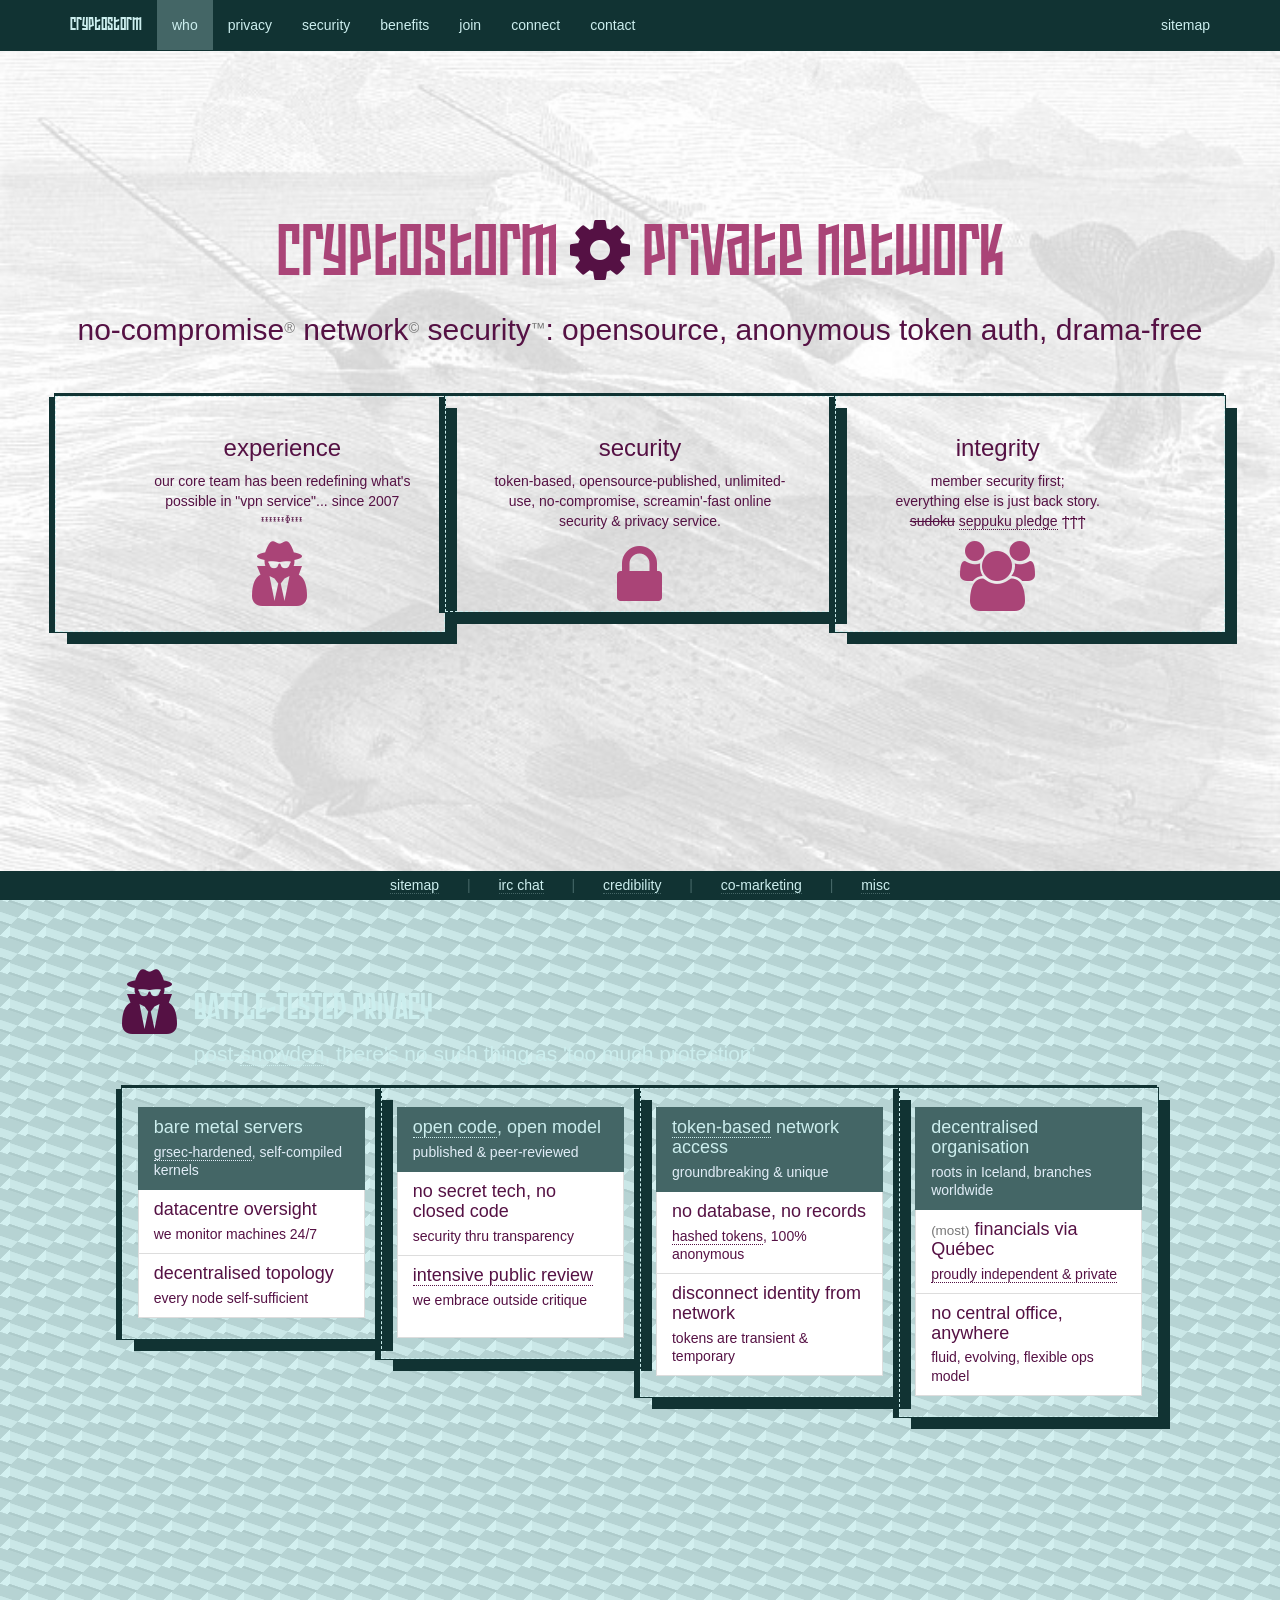
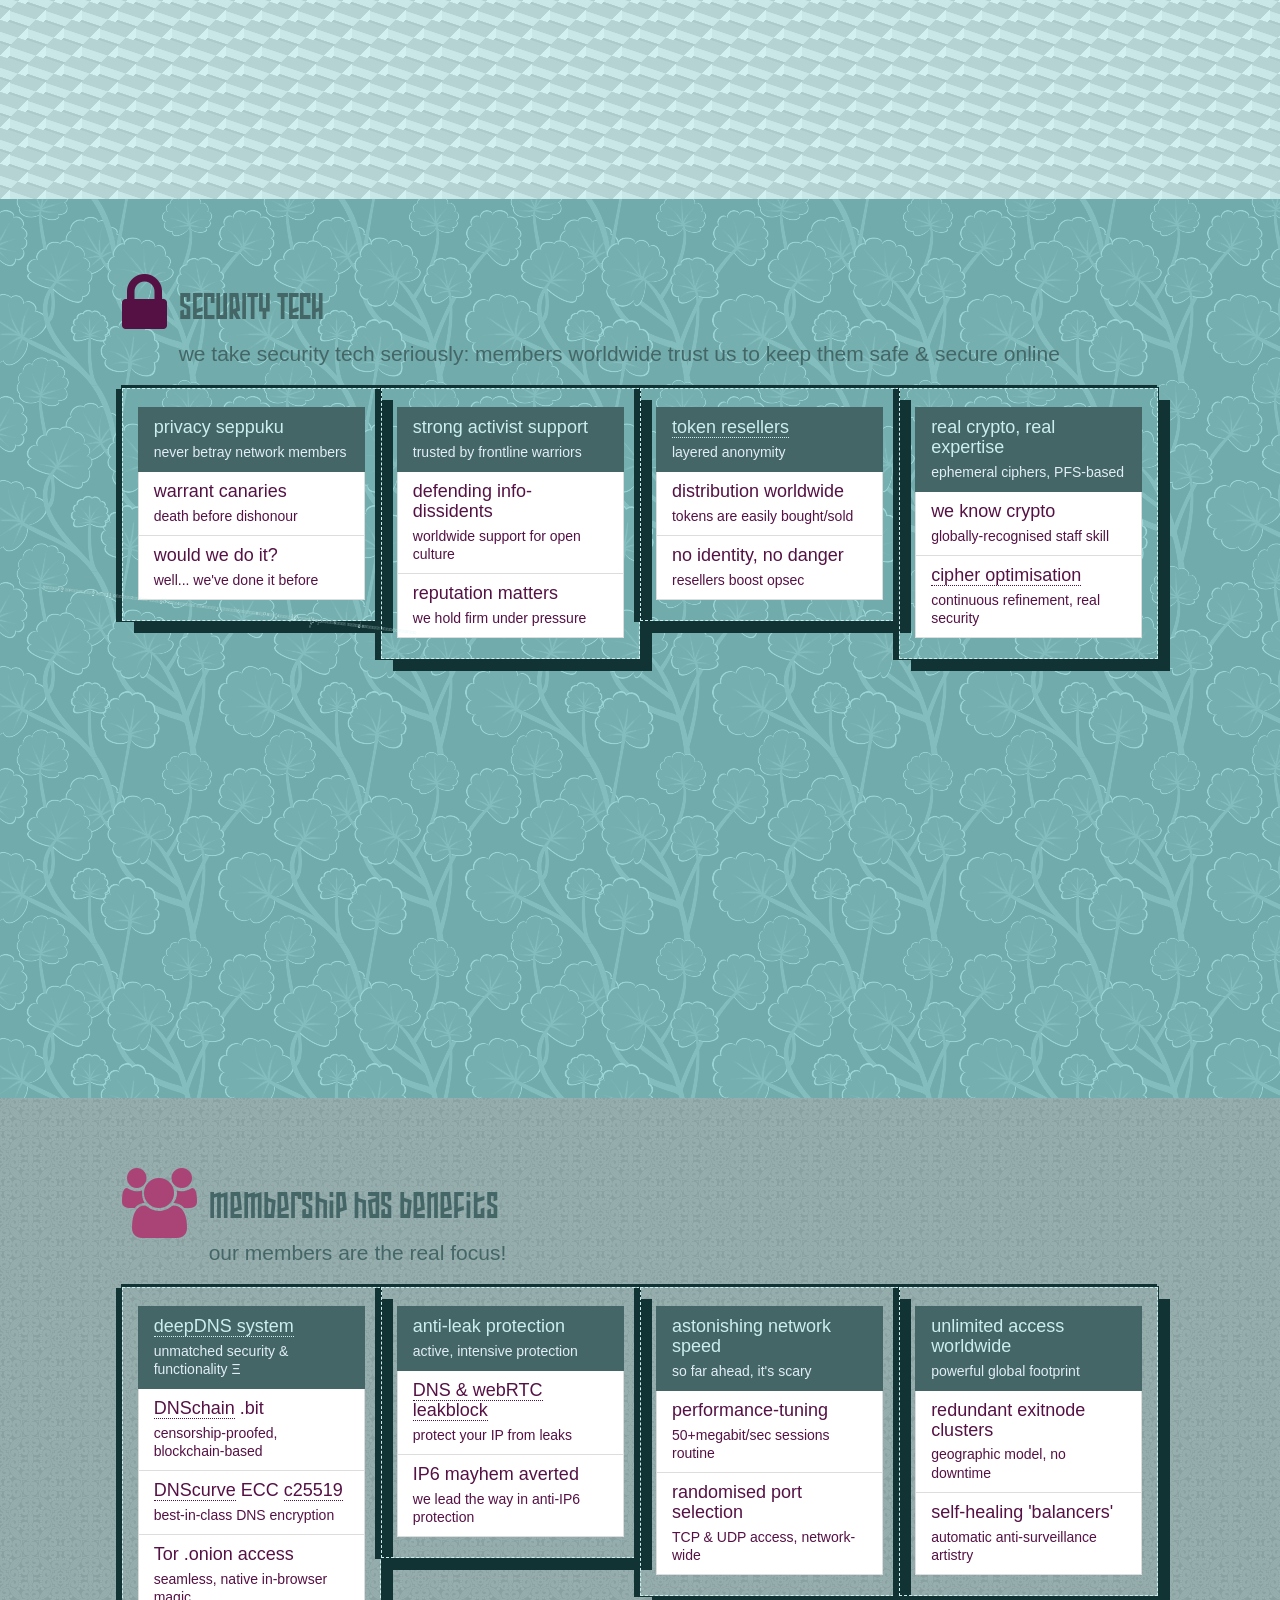
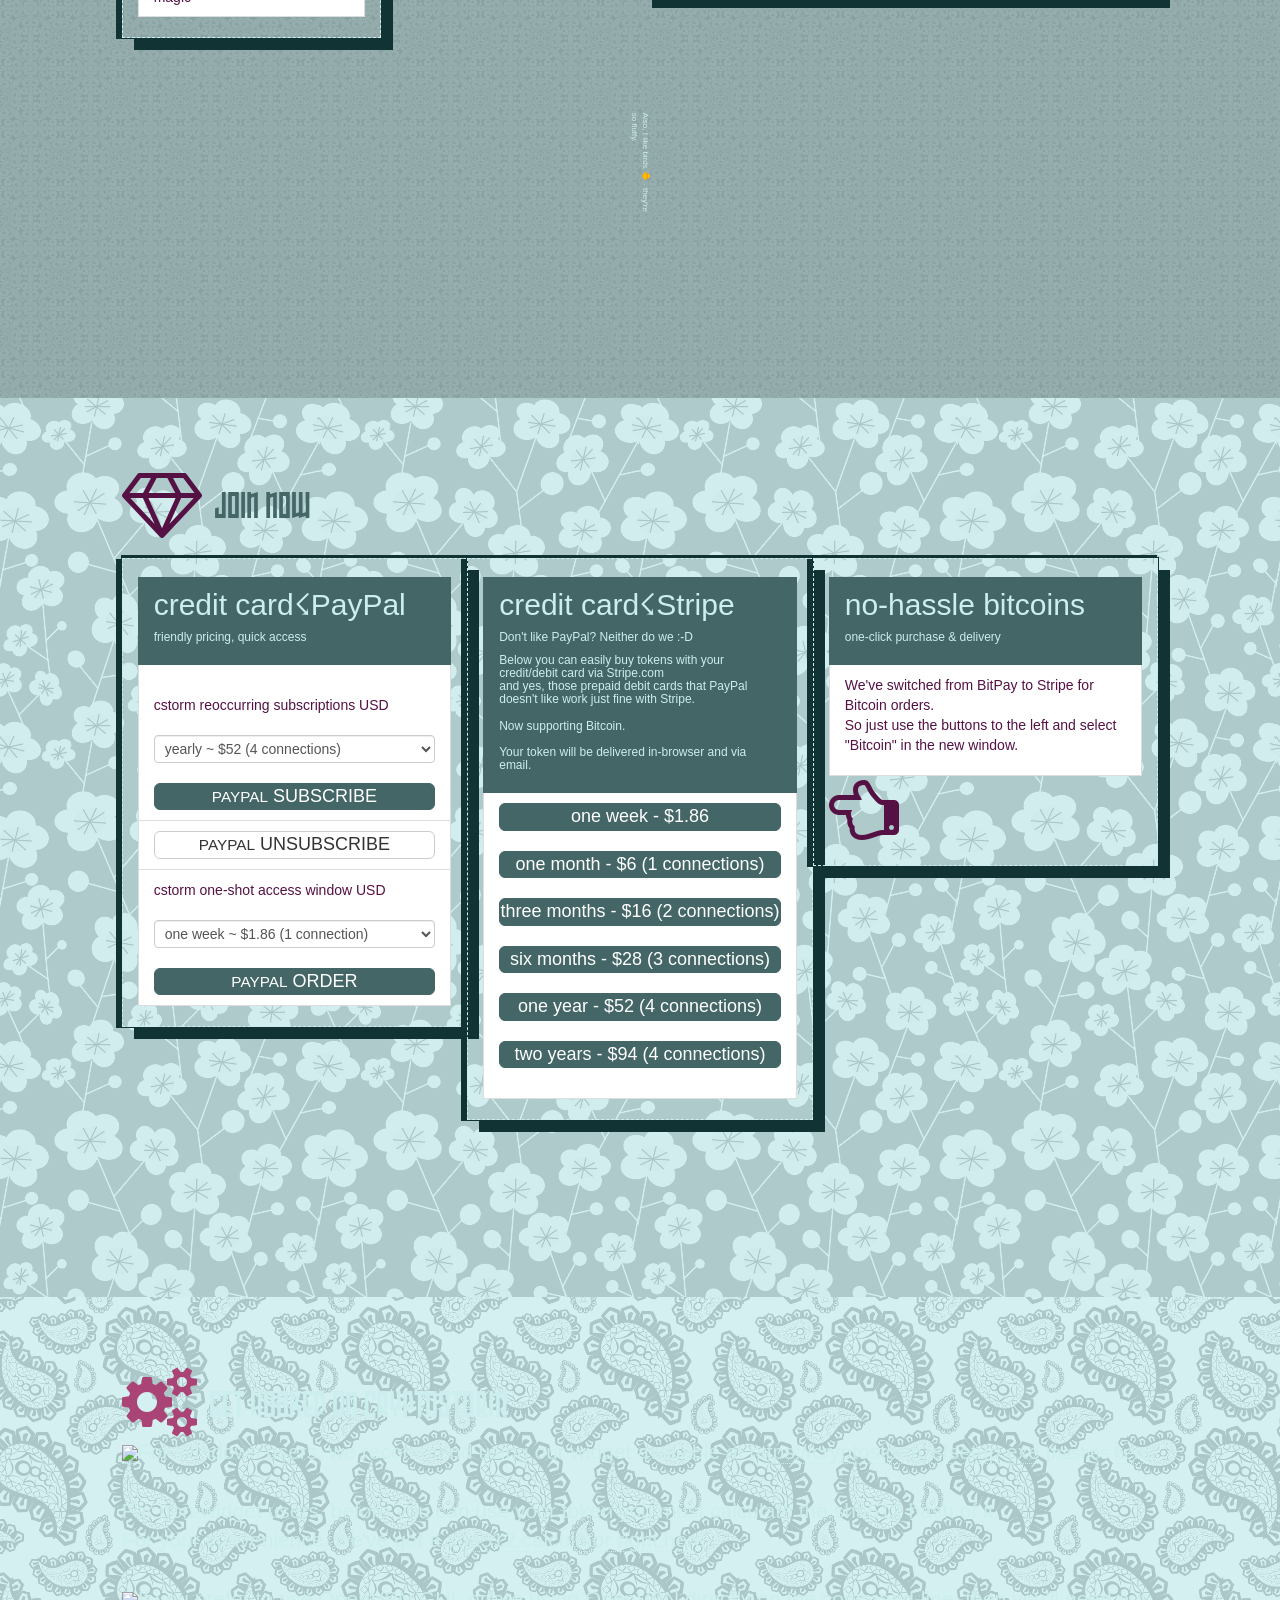
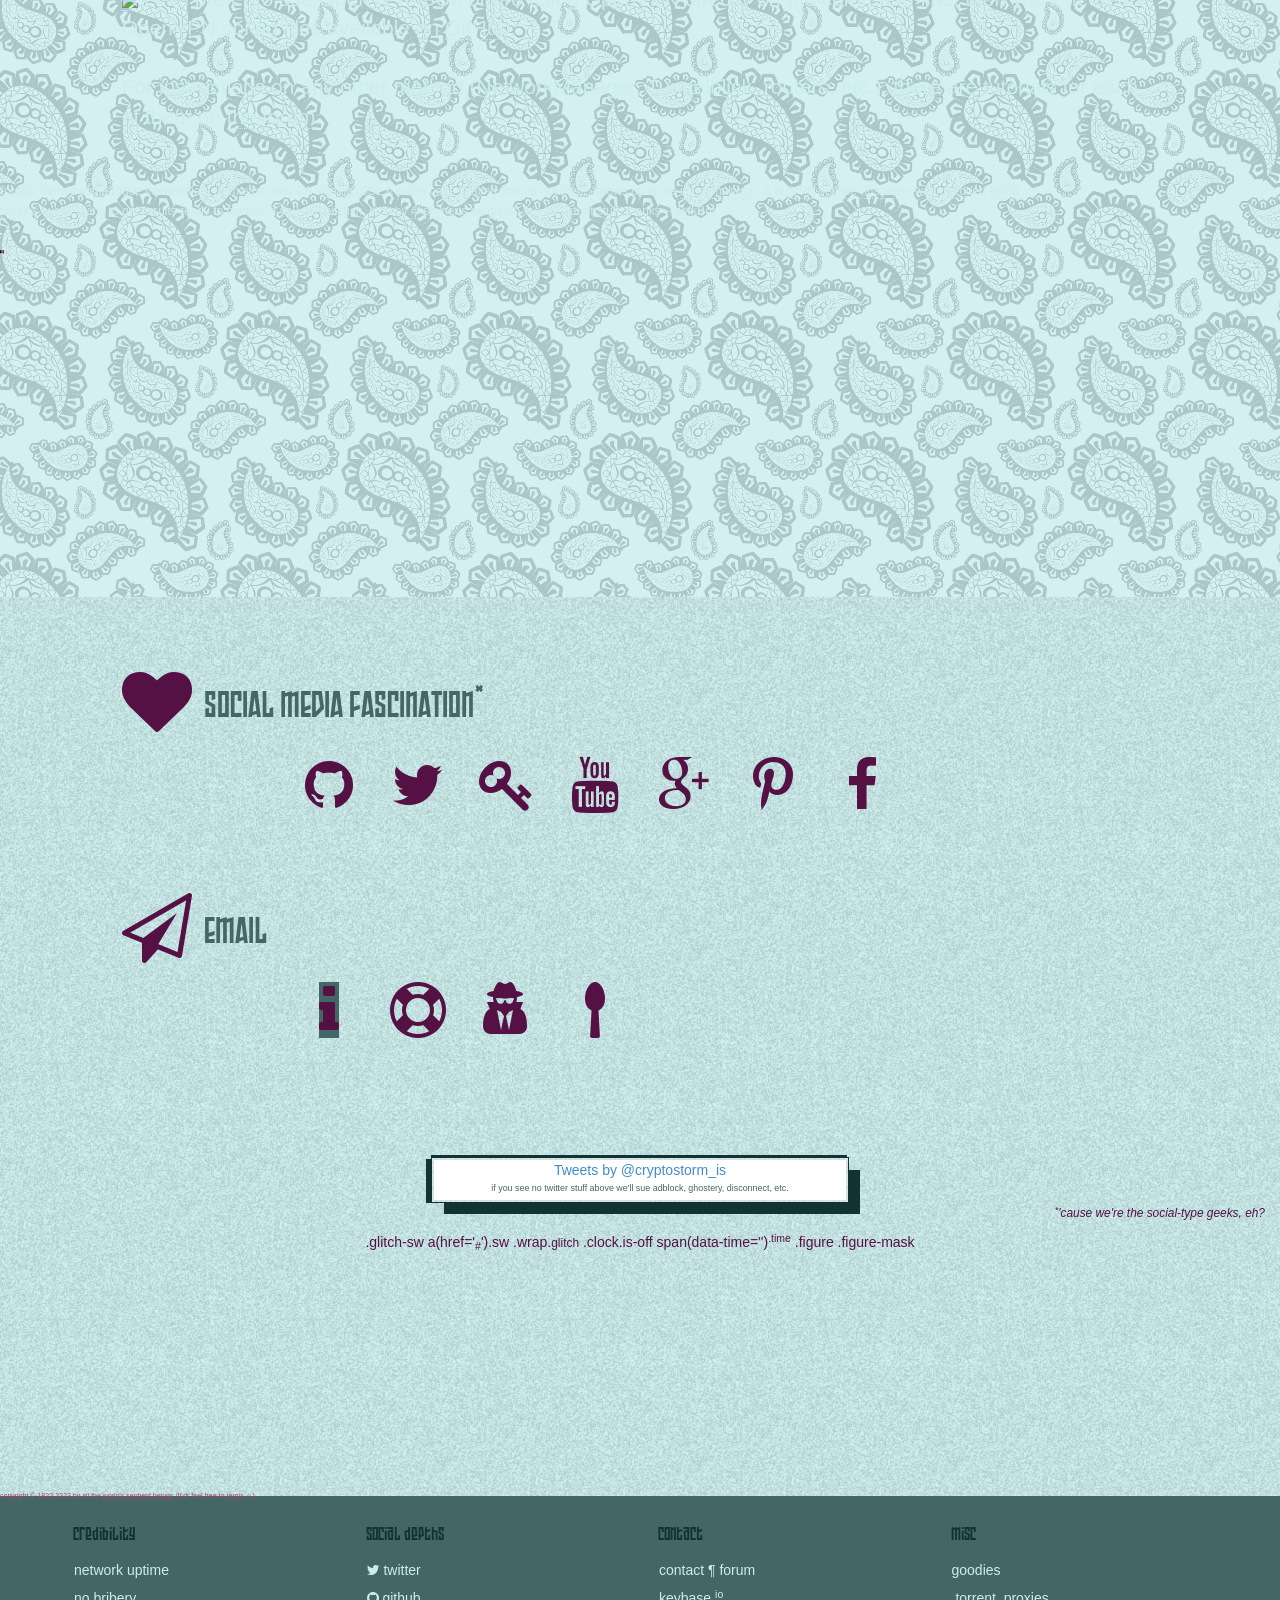
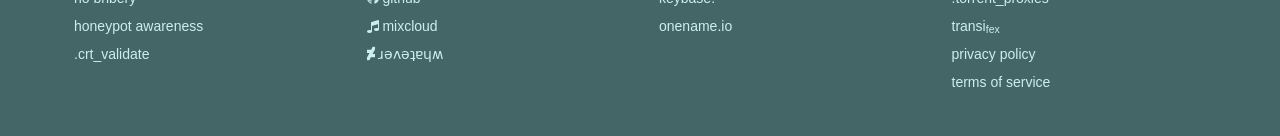
==== commit ee0fdfc8: "Added info for number of simultaneous connections." ====
--- a/index.html
+++ b/index.html
@@ -380,9 +380,9 @@
                                                                                <input type="hidden" name="hosted_button_id" value="JWJCRTDN56B5Q" />
                                                                                <input type="hidden" name="on0" value="frequency">cstorm reoccurring subscriptions USD<br/><br/>
                                                                                <select name="os0" class="form-control">
-                                                                                  <option value="yearly">yearly  ~ $52</option>
-                                                                                  <option value="monthly">monthly ~ $4</option>
-                                                                                  <option value="weekly">weekly ~ $1</option>
+                                                                                  <option value="yearly">yearly  ~ $52 (4 connections)</option>
+                                                                                  <option value="monthly">monthly ~ $4 (1 connection)</option>
+                                                                                  <option value="weekly">weekly ~ $1 (1 connection)</option>
                                                                                </select>
                                                                                <br/>
                                                                                <input type="hidden" name="currency_code" value="USD" />
@@ -398,12 +398,12 @@
                                                                                <input type="hidden" name="hosted_button_id" value="S5W2GY3XJD8VE" />
                                                                                <input type="hidden" name="on0" value="frequency">cstorm one-shot access window USD<br/><br/>
                                                                                <select name="os0" class="form-control">
-                                                                                  <option value="1 week">one week ~  $1.86</option>
-                                                                                  <option value="1 month">one month ~ $6</option>
-                                                                                  <option value="3 months">three months ~ $16</option>
-                                                                                  <option value="6 months">six months ~ $28</option>
-                                                                                  <option value="1 year">one year ~ $52</option>
-                                                                                  <option value="2 years">two years ~ $94</option>
+                                                                                  <option value="1 week">one week ~  $1.86 (1 connection)</option>
+                                                                                  <option value="1 month">one month ~ $6 (1 connection)</option>
+                                                                                  <option value="3 months">three months ~ $16 (2 connections)</option>
+                                                                                  <option value="6 months">six months ~ $28 (3 connections)</option>
+                                                                                  <option value="1 year">one year ~ $52 (4 connections)</option>
+                                                                                  <option value="2 years">two years ~ $94 (4 connections)</option>
                                                                                   <option value="5x 1-month bundle">5x 1-month bundle ~ $24</option>
                                                                                   <option value="11x 1-month bundle">11x 1-month bundle ~ $48</option>
                                                                                   <option value="25x 1-month bundle">25x 1-month bundle ~ $97</option>
@@ -459,7 +459,7 @@
                                                                                <form action="stripe_1mo" method="post">
                                                                                <input class="btn btn-primary btn-lg btn-block" id="stripe"
                                                                                type="submit"
-                                                                               value="one month - $6"
+                                                                               value="one month - $6 (1 connections)"
                                                                                data-key="pk_live_uFcfQfh89ET2zZYfB2KBhuW7"
                                                                                data-amount="600"
                                                                                data-currency="usd"
@@ -472,7 +472,7 @@
                                                                                <form action="stripe_3mo" method="post">
                                                                                <input class="btn btn-primary btn-lg btn-block" id="stripe"
                                                                                type="submit"
-                                                                               value="three months - $16"
+                                                                               value="three months - $16 (2 connections)"
                                                                                data-key="pk_live_uFcfQfh89ET2zZYfB2KBhuW7"
                                                                                data-amount="1600"
                                                                                data-currency="usd"
@@ -485,7 +485,7 @@
                                                                                <form action="stripe_6mo" method="post">
                                                                                <input class="btn btn-primary btn-lg btn-block" id="stripe"
                                                                                type="submit"
-                                                                               value="six months - $28"
+                                                                               value="six months - $28 (3 connections)"
                                                                                data-key="pk_live_uFcfQfh89ET2zZYfB2KBhuW7"
                                                                                data-amount="2800"
                                                                                data-currency="usd"
@@ -498,7 +498,7 @@
                                                                                <form action="stripe_1yr" method="post">
                                                                                <input class="btn btn-primary btn-lg btn-block" id="stripe"
                                                                                type="submit"
-                                                                               value="one year - $52"
+                                                                               value="one year - $52 (4 connections)"
                                                                                data-key="pk_live_uFcfQfh89ET2zZYfB2KBhuW7"
                                                                                data-amount="5200"
                                                                                data-currency="usd"
@@ -511,7 +511,7 @@
                                                                                <form action="stripe_2yr" method="post">
                                                                                <input class="btn btn-primary btn-lg btn-block" id="stripe"
                                                                                type="submit"
-                                                                               value="two years - $94"
+                                                                               value="two years - $94 (4 connections)"
                                                                                data-key="pk_live_uFcfQfh89ET2zZYfB2KBhuW7"
                                                                                data-amount="9400"
                                                                                data-currency="usd"
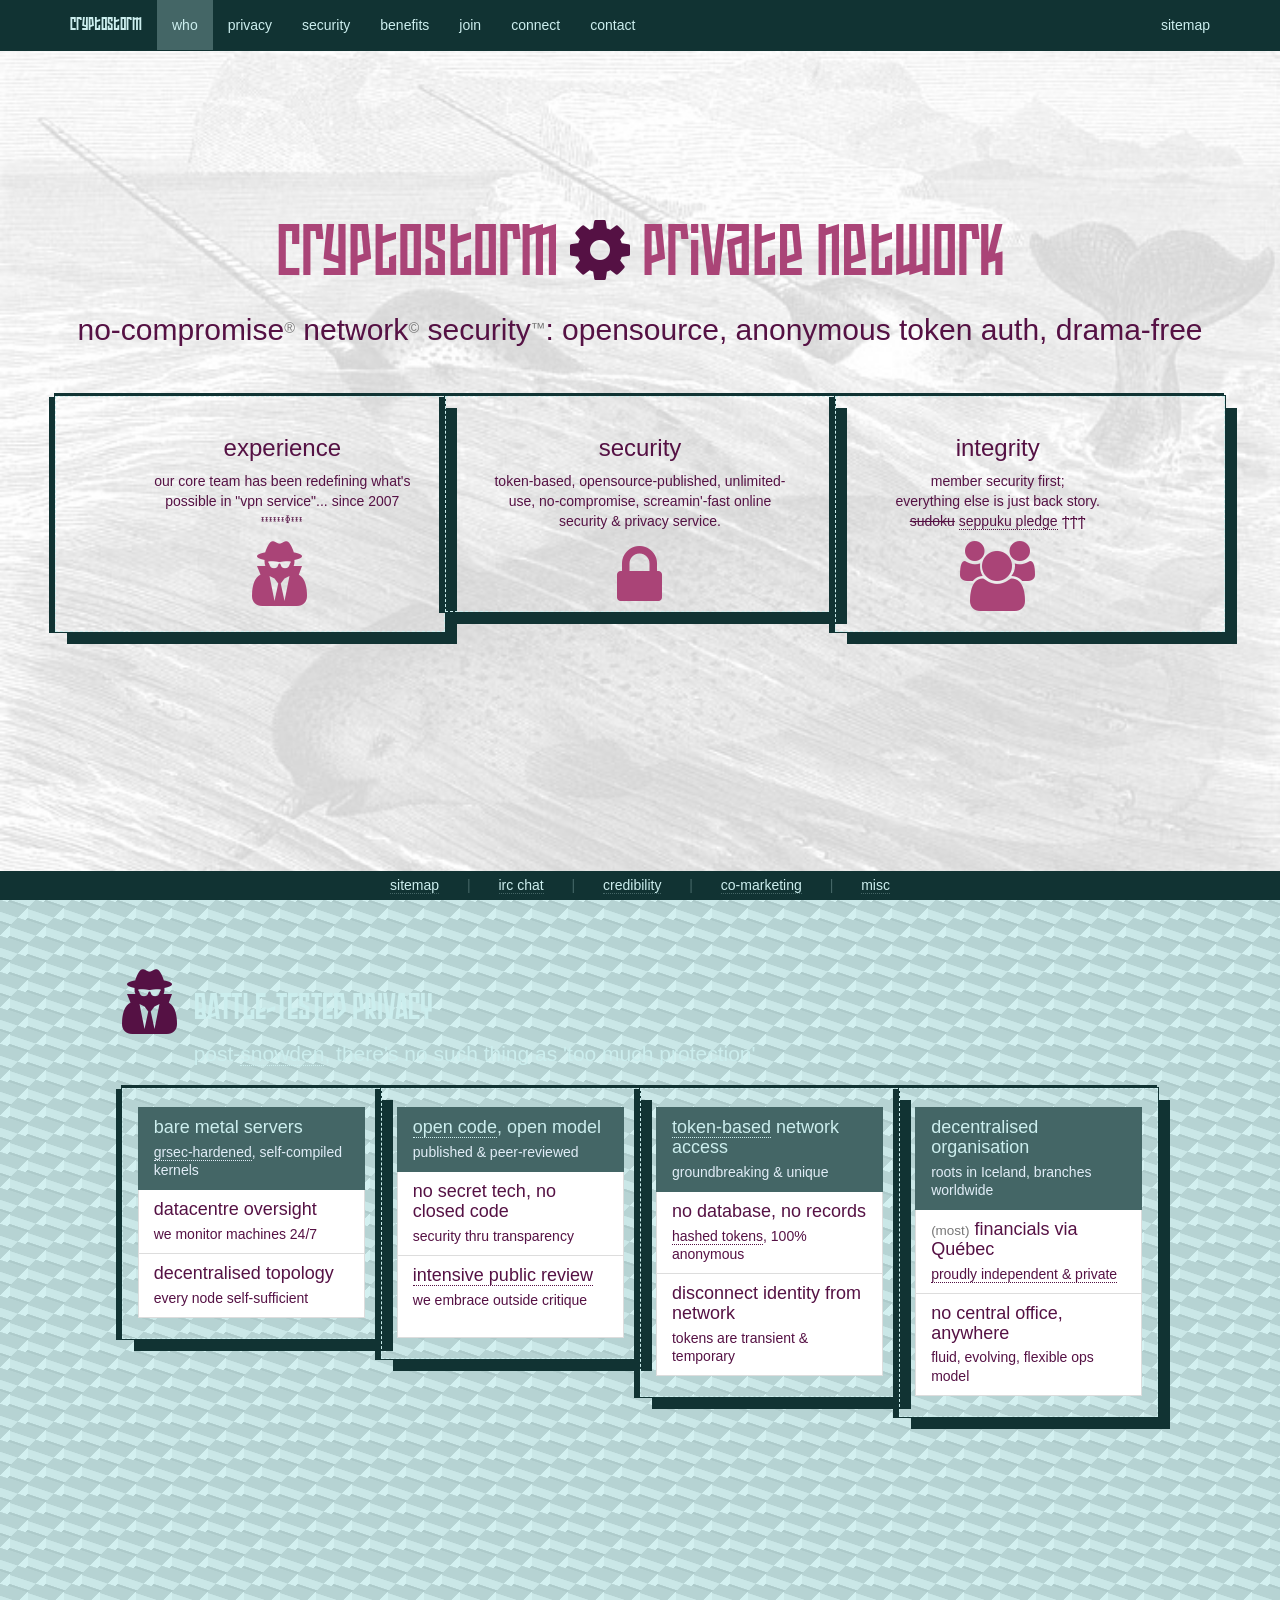
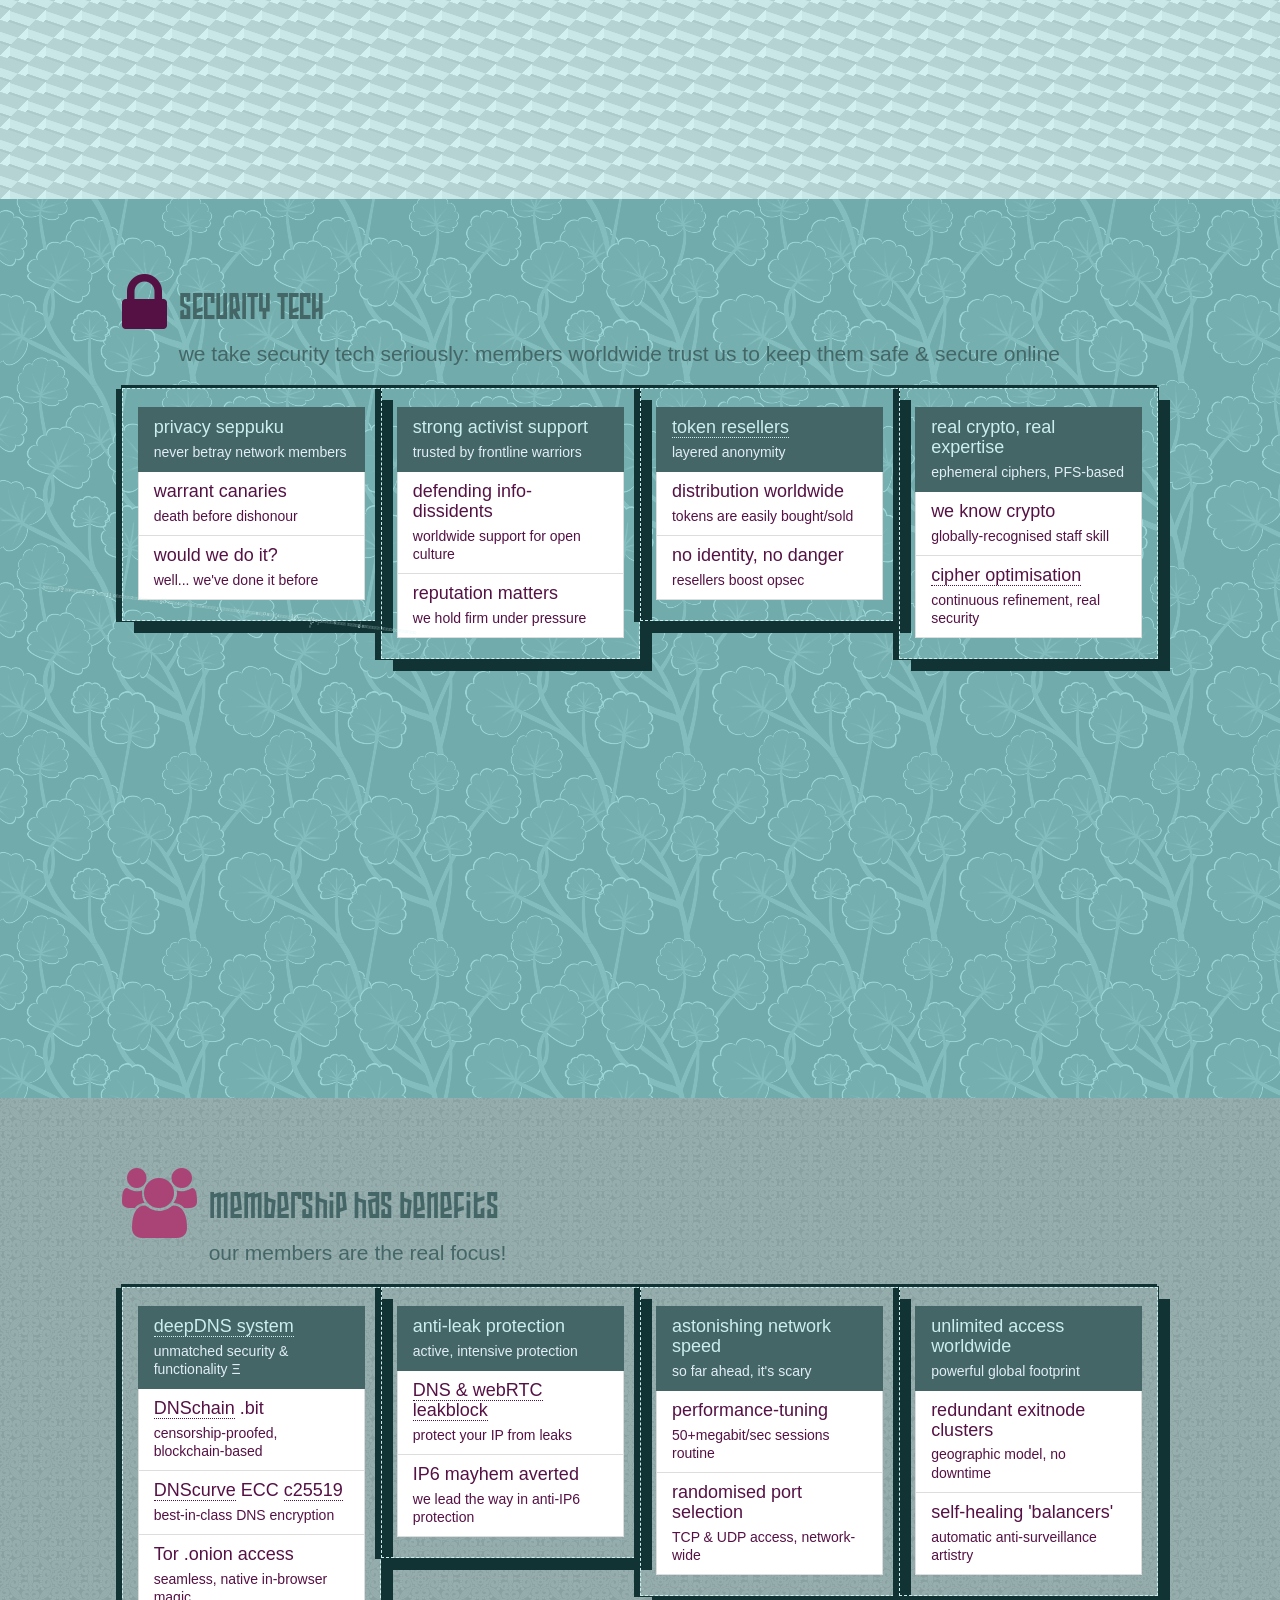
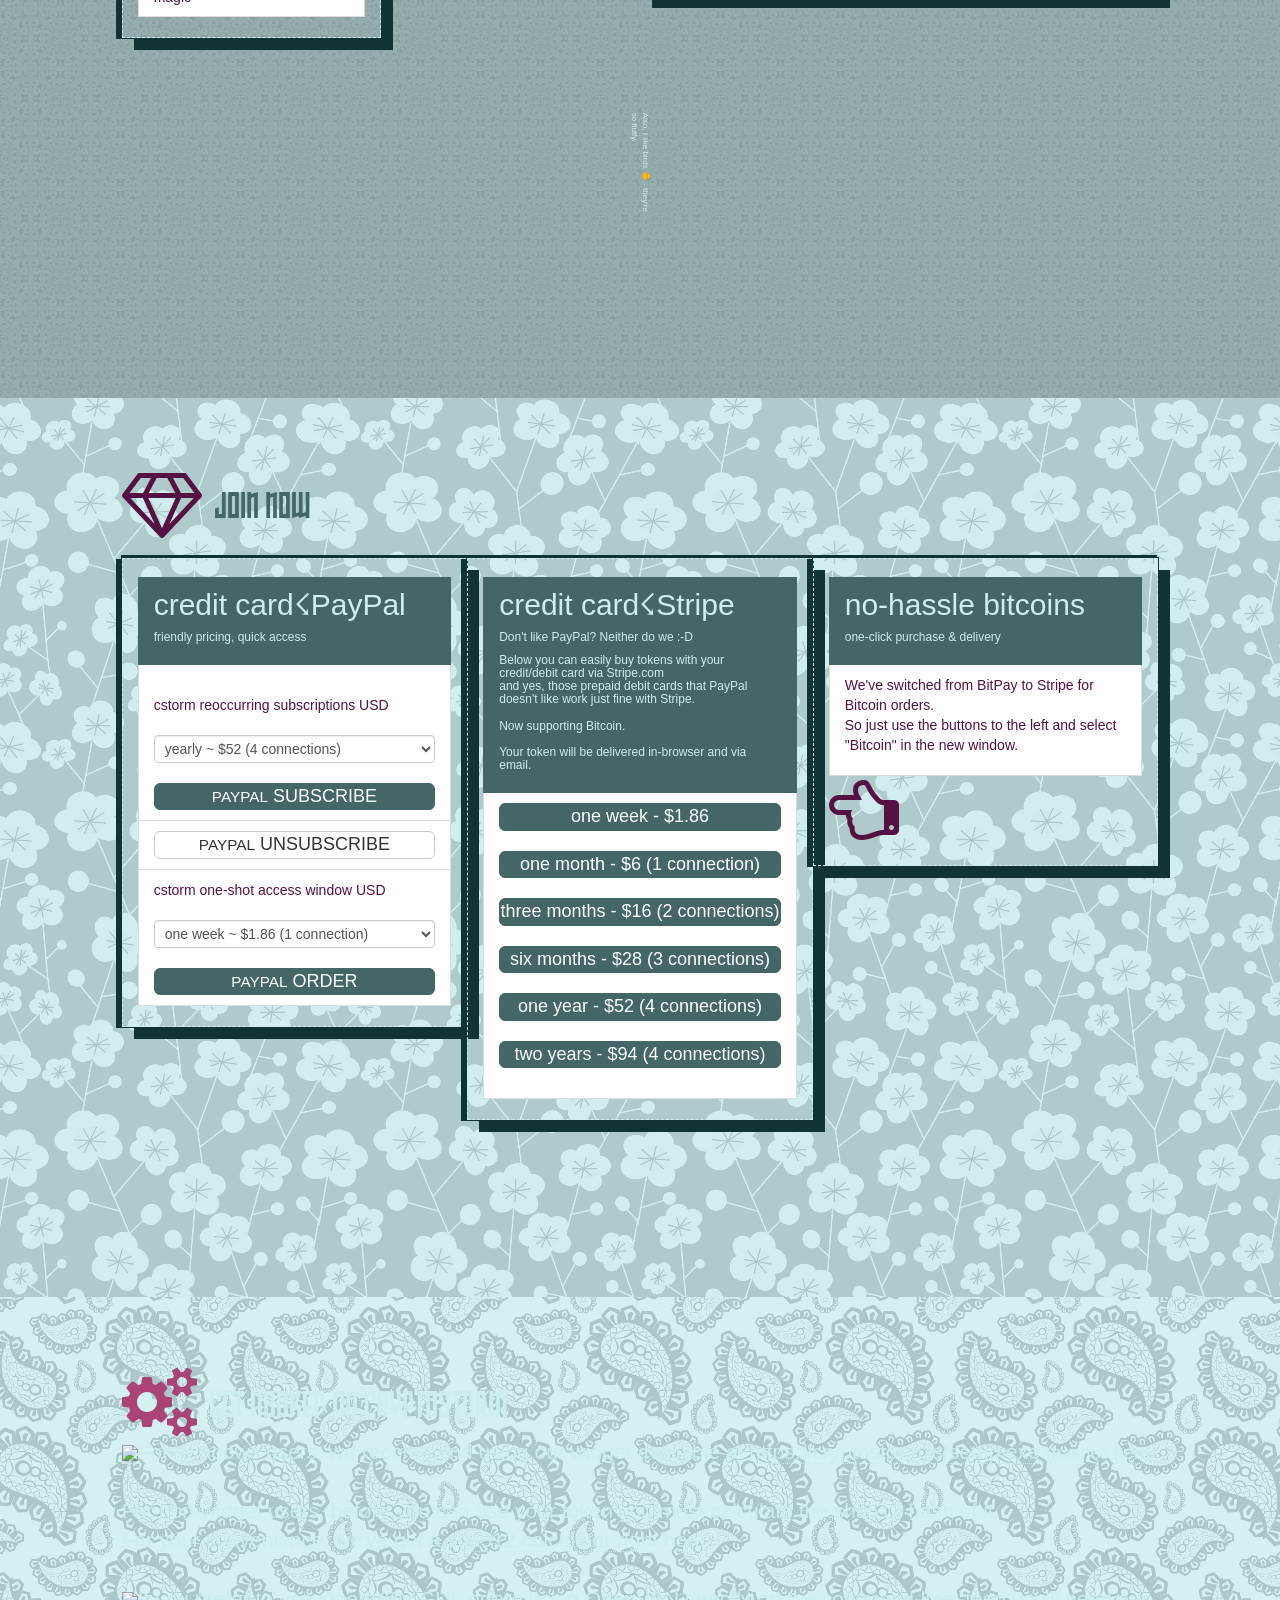
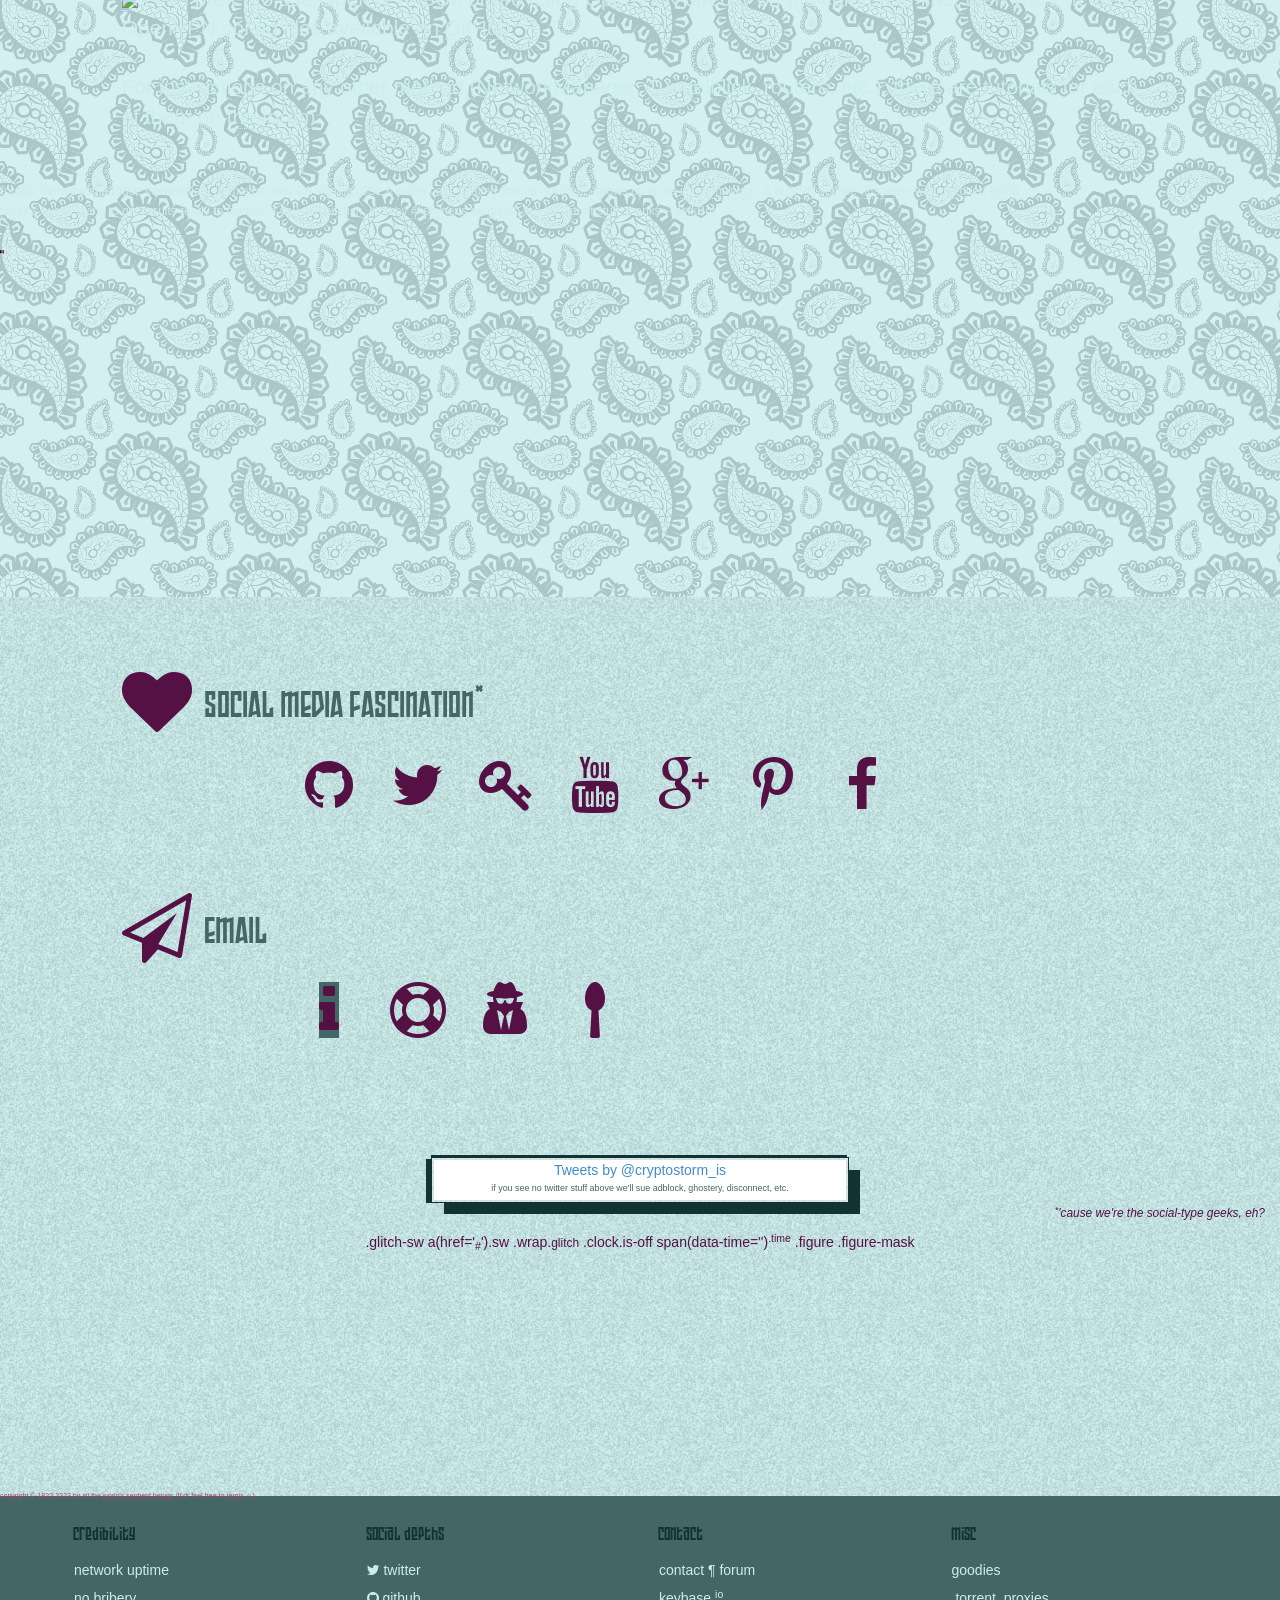
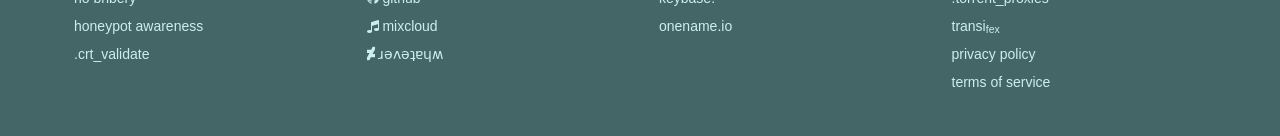
==== commit 05421cfe: "Corrected typo for 1 month, Stripe." ====
--- a/index.html
+++ b/index.html
@@ -459,7 +459,7 @@
                                                                                <form action="stripe_1mo" method="post">
                                                                                <input class="btn btn-primary btn-lg btn-block" id="stripe"
                                                                                type="submit"
-                                                                               value="one month - $6 (1 connections)"
+                                                                               value="one month - $6 (1 connection)"
                                                                                data-key="pk_live_uFcfQfh89ET2zZYfB2KBhuW7"
                                                                                data-amount="600"
                                                                                data-currency="usd"
